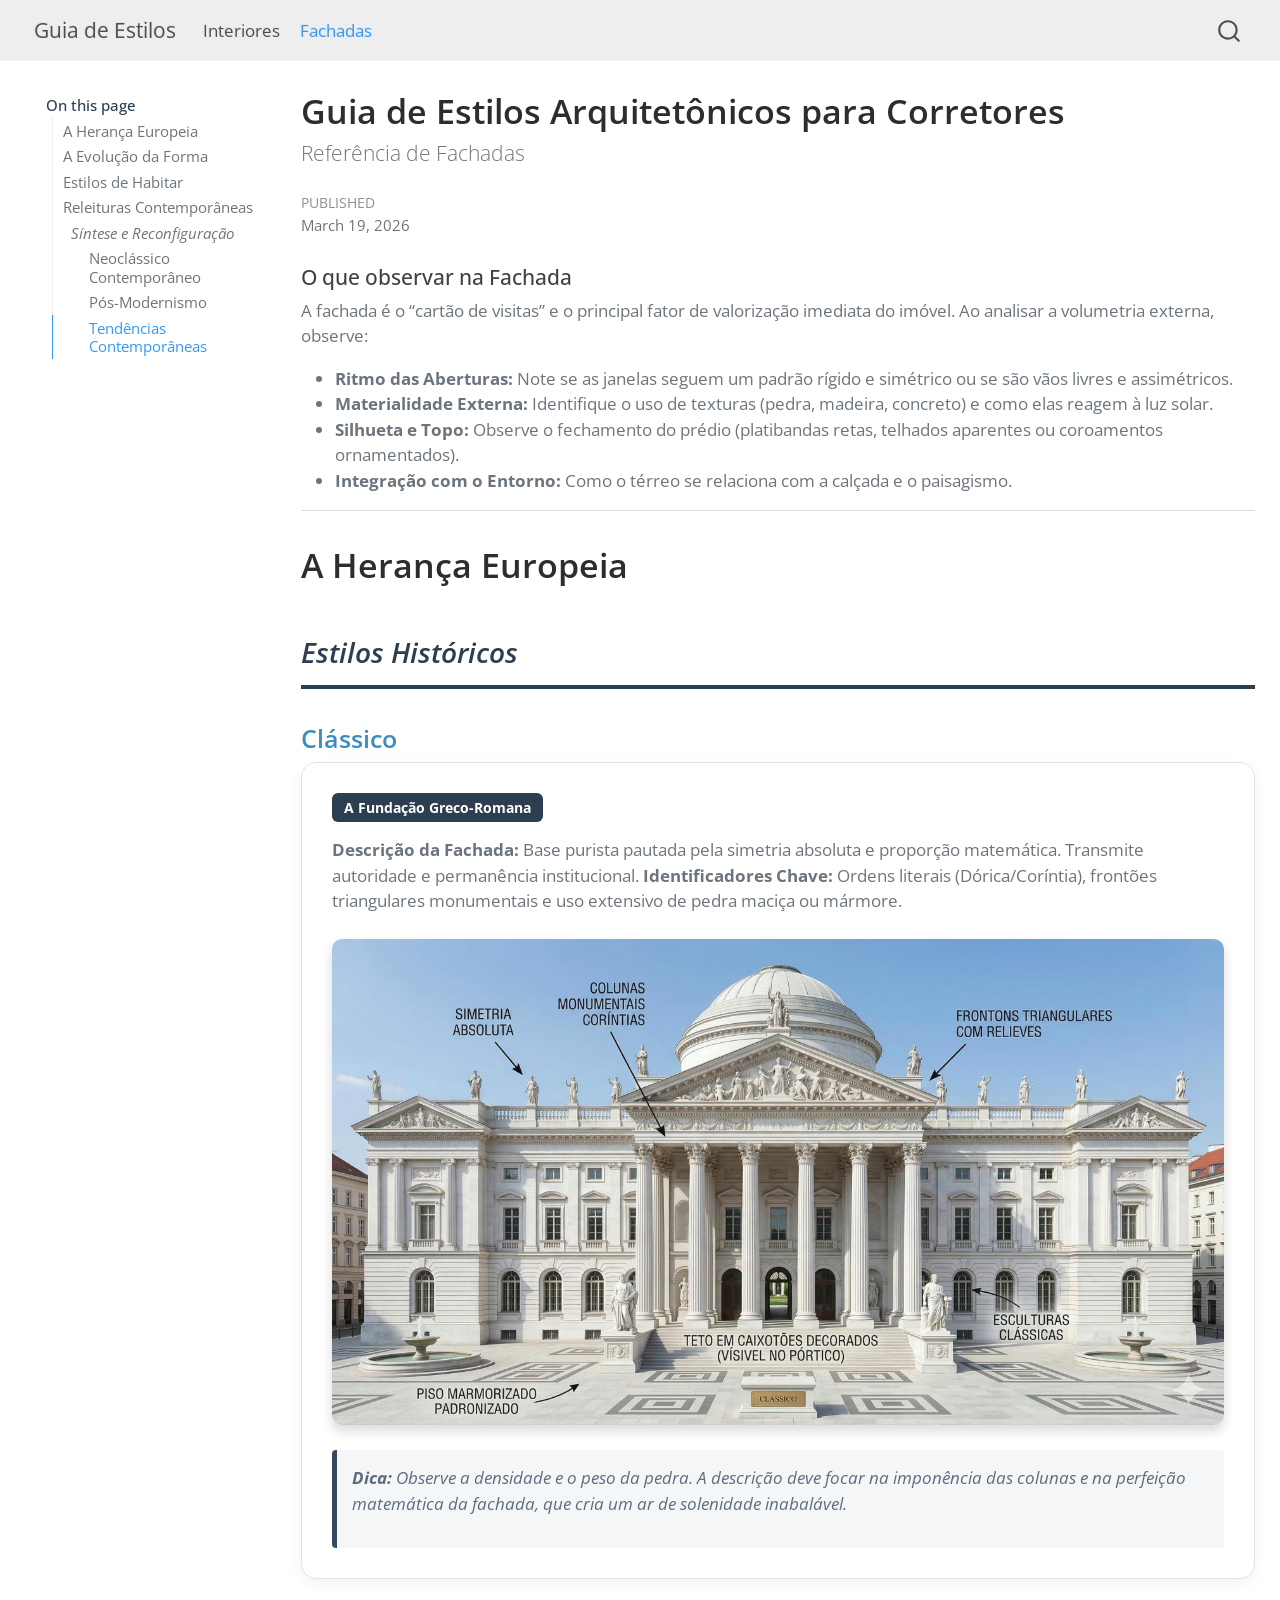
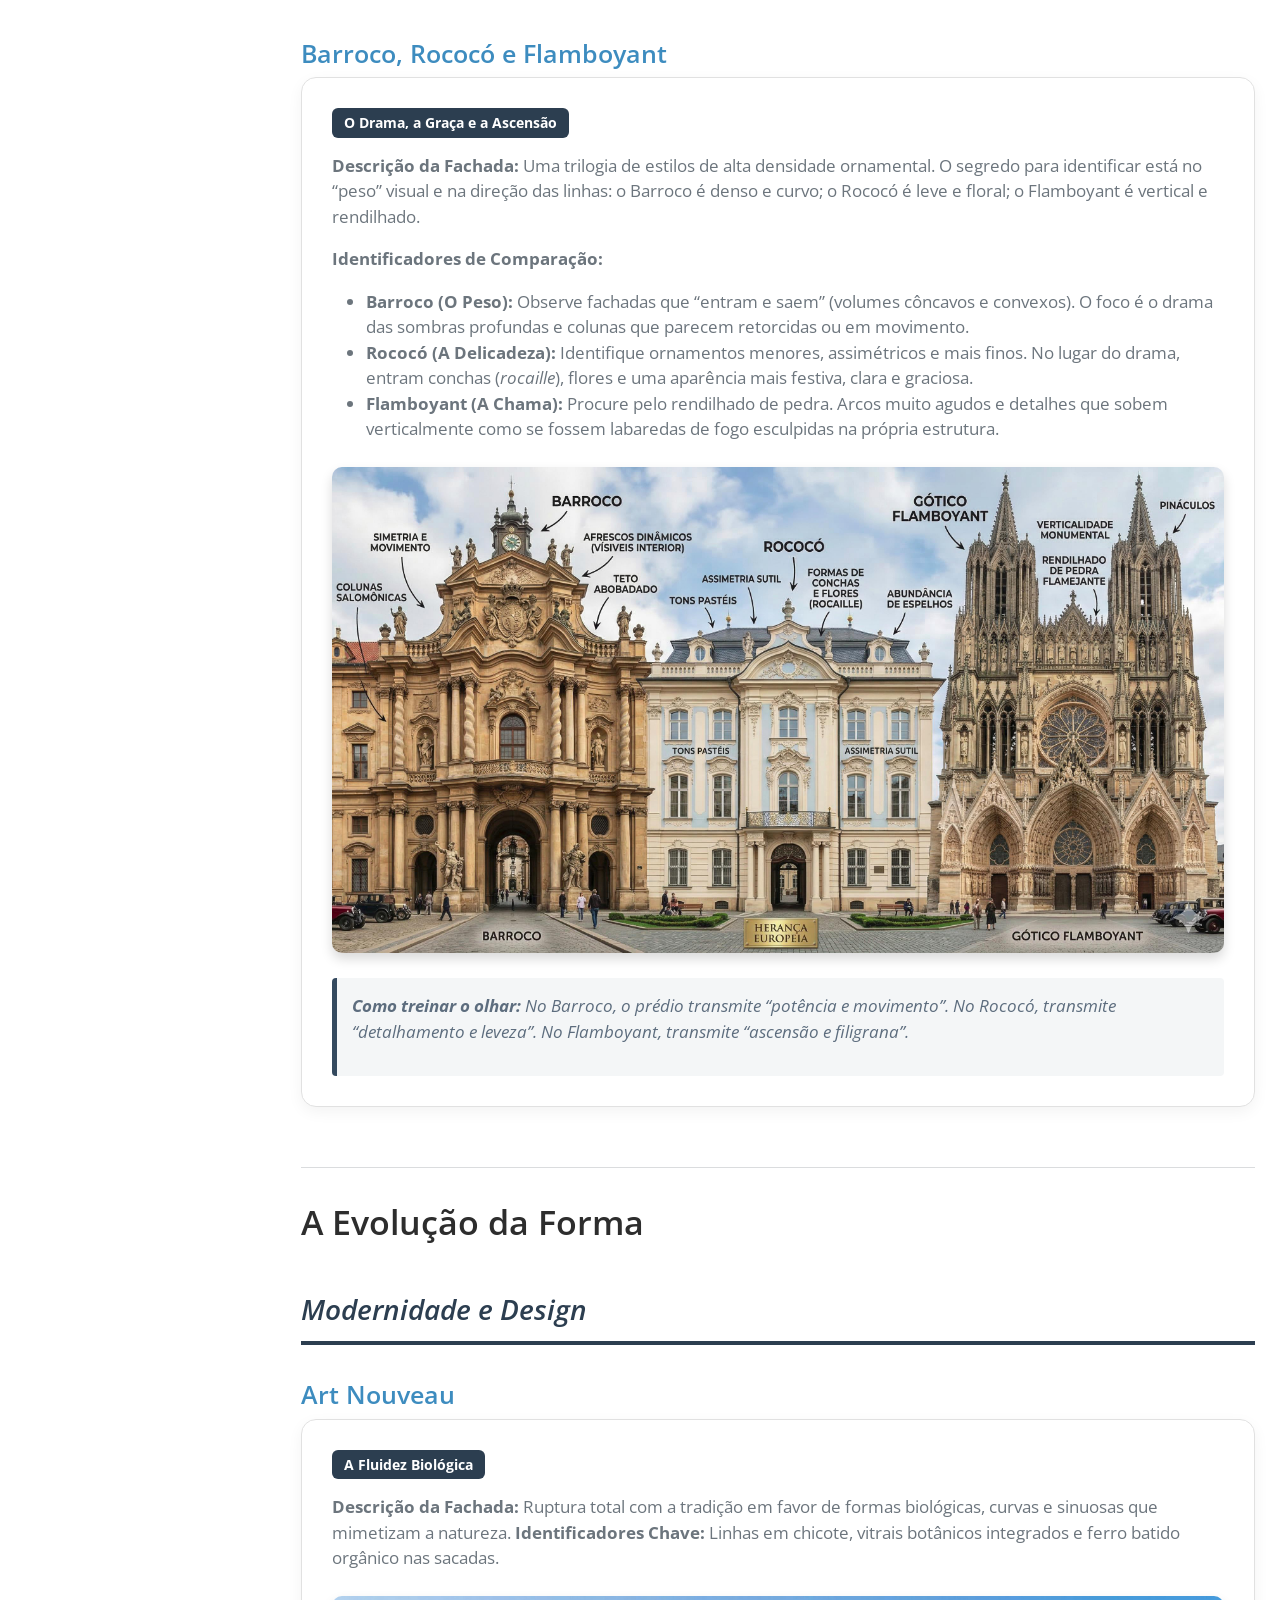
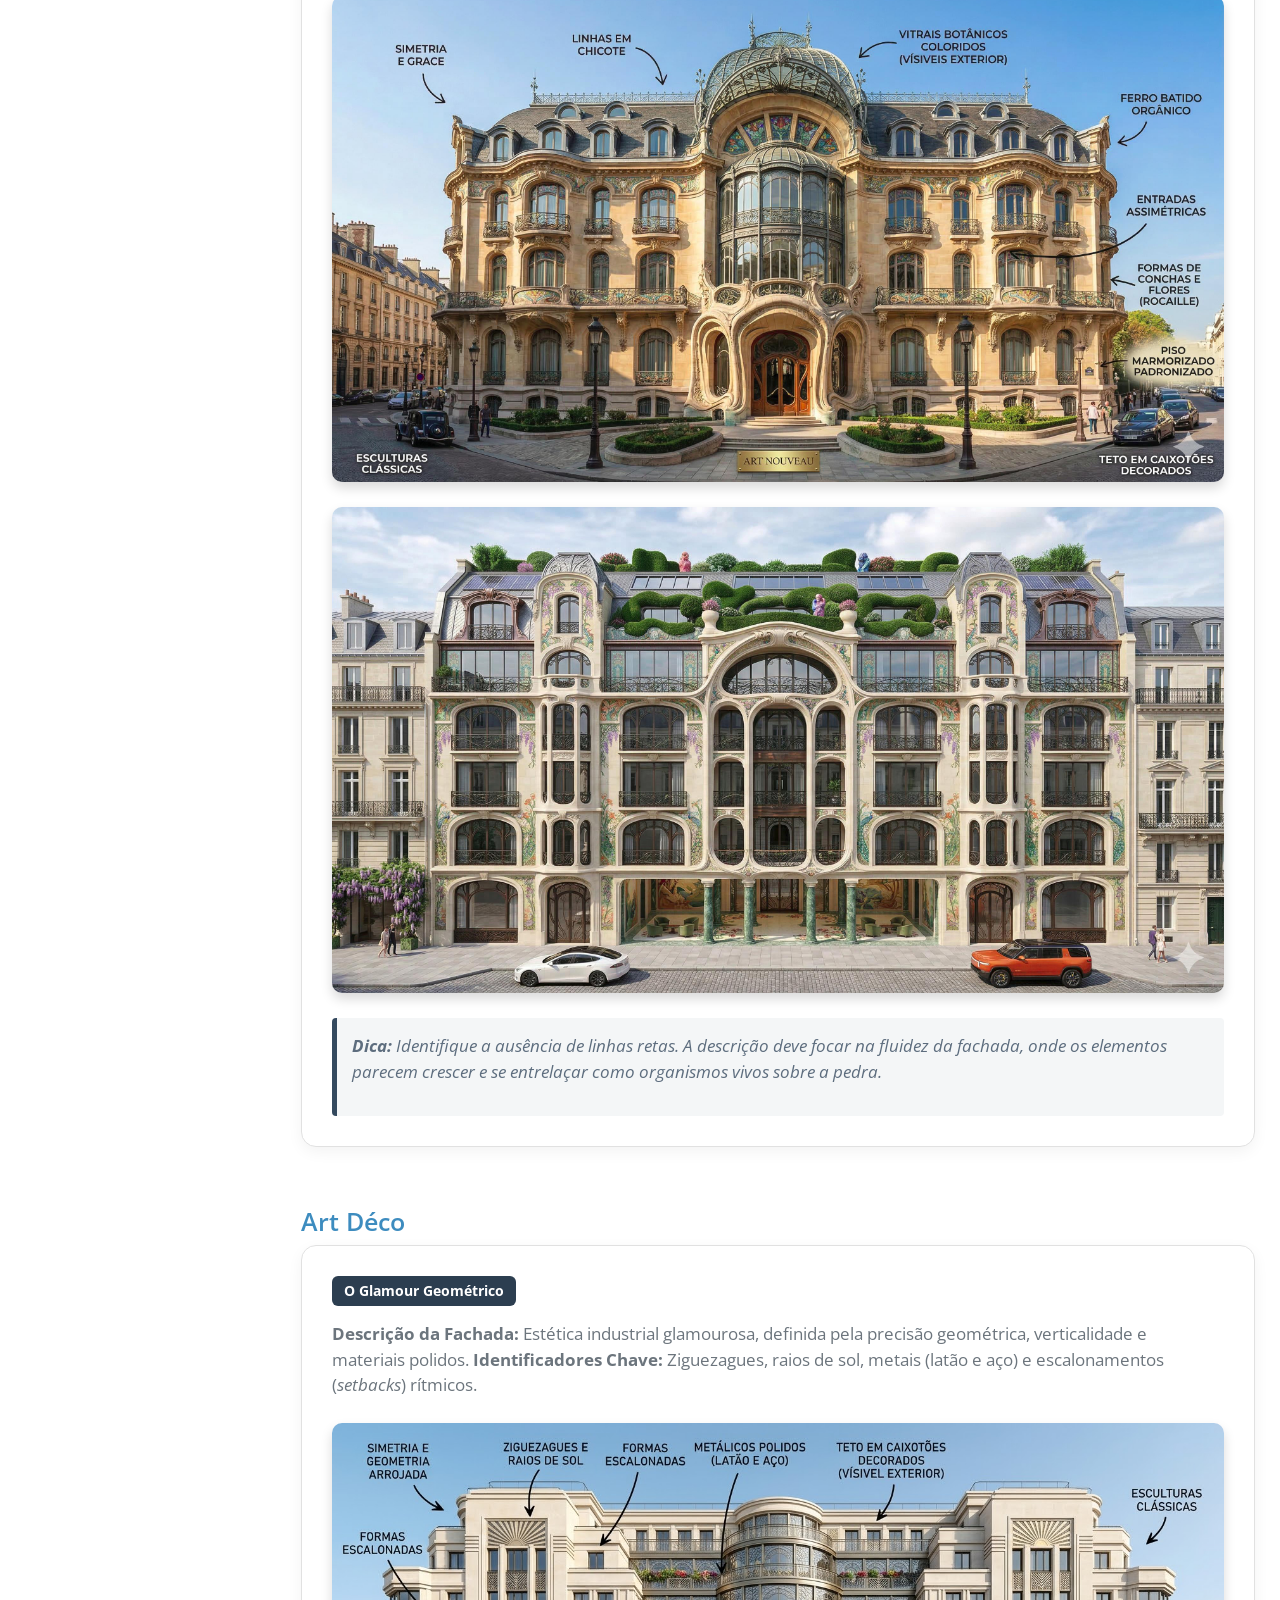
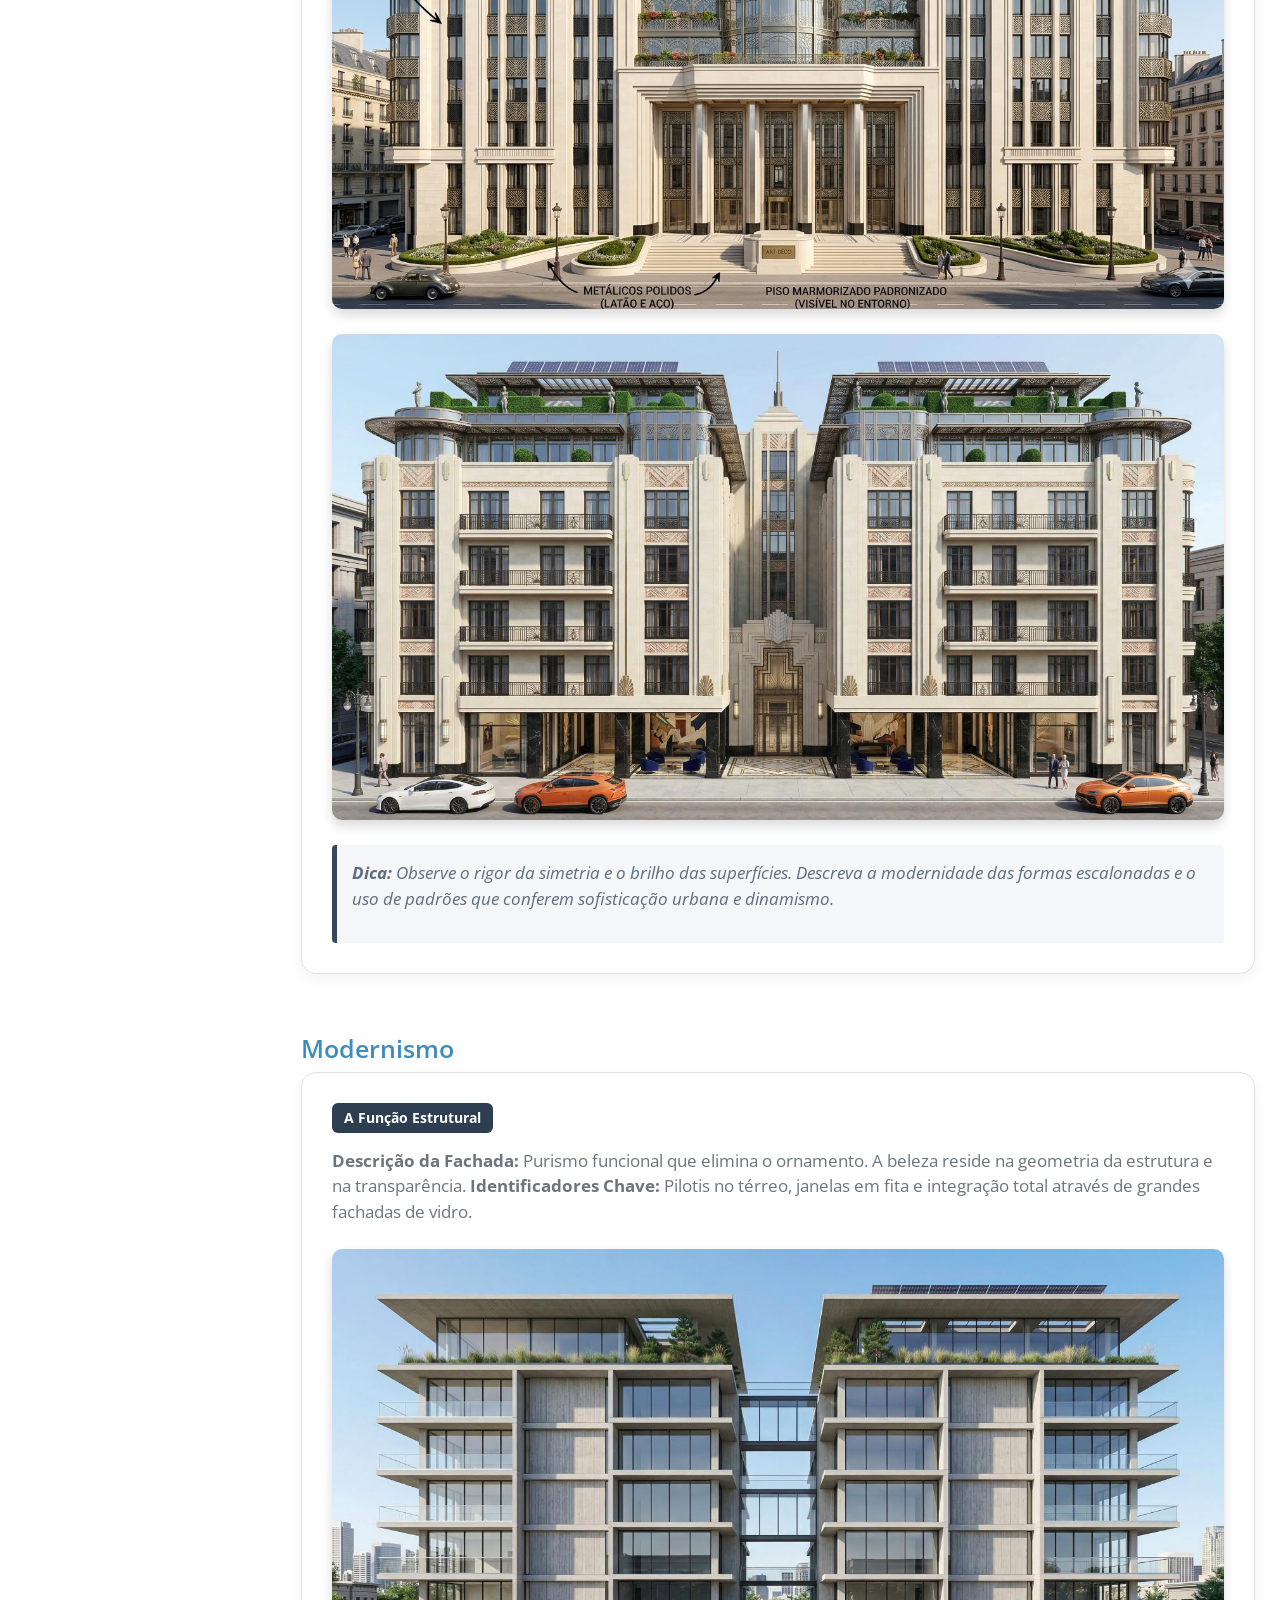
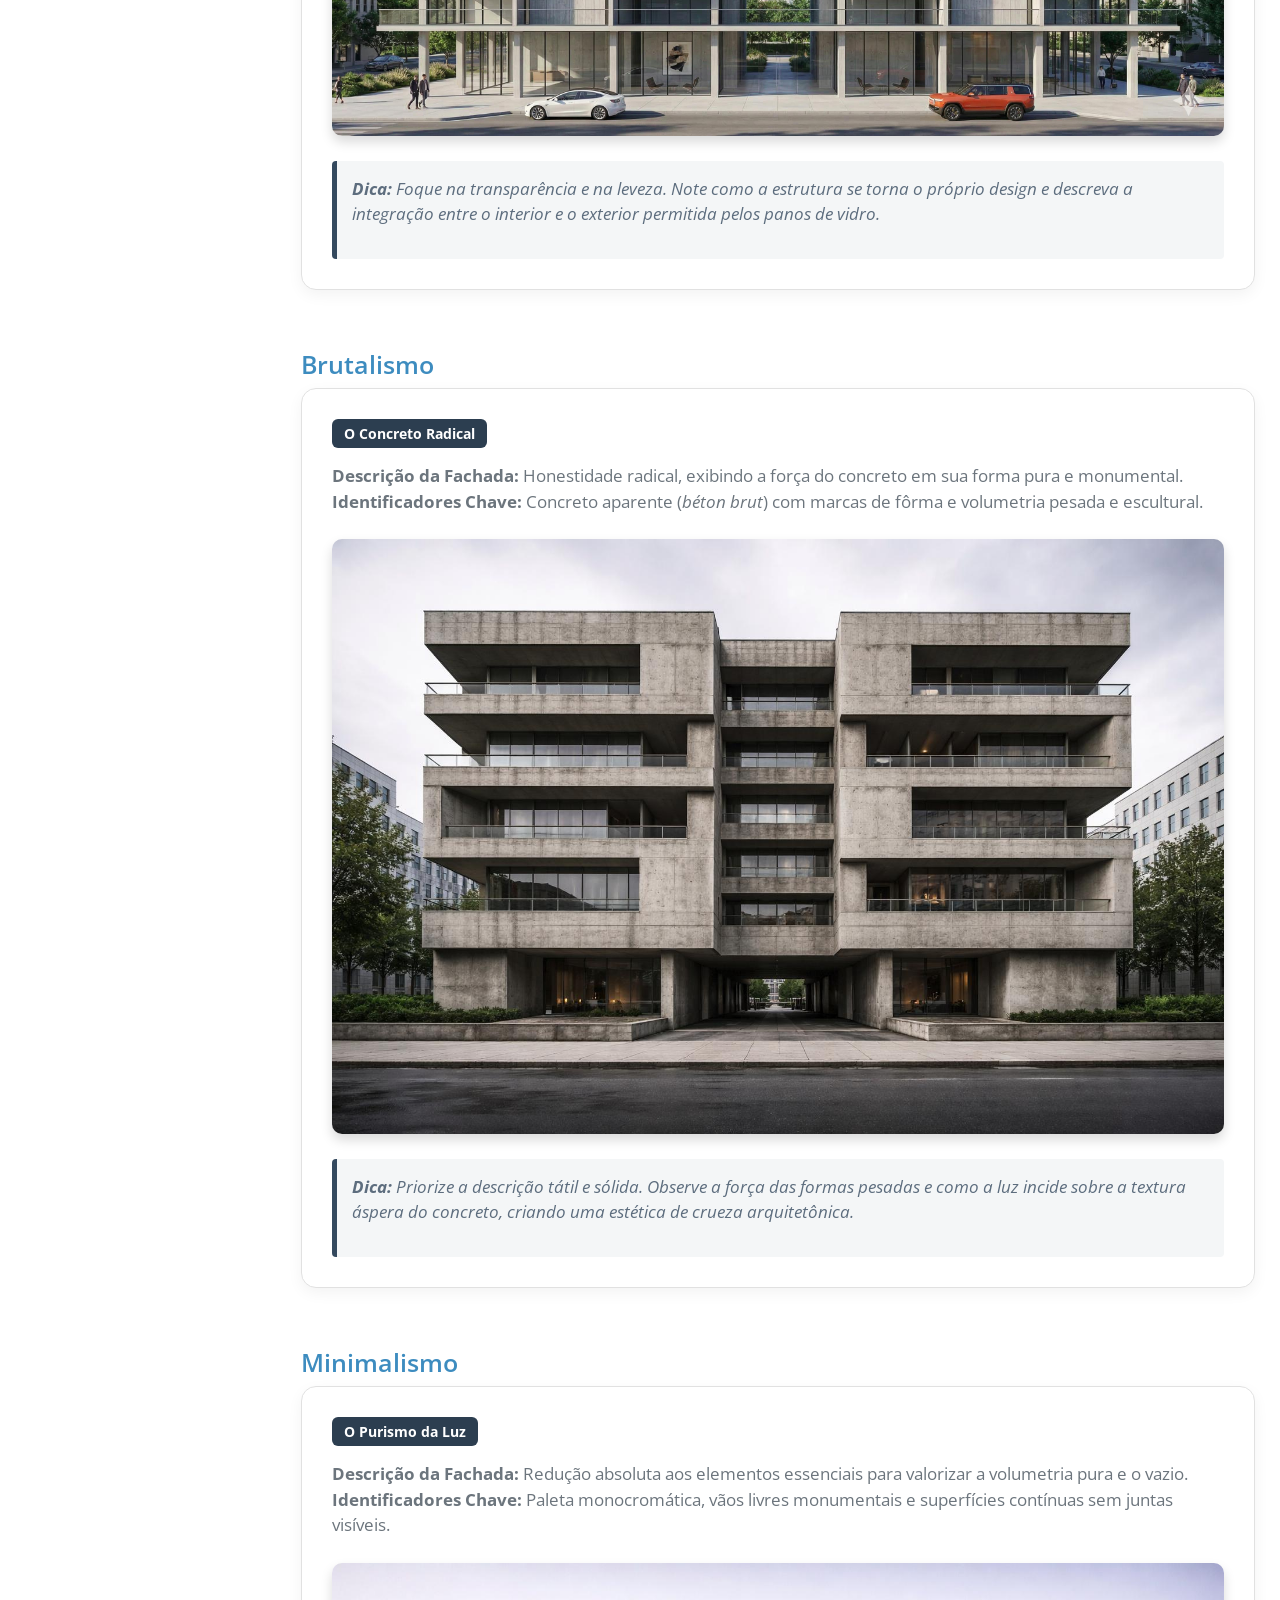
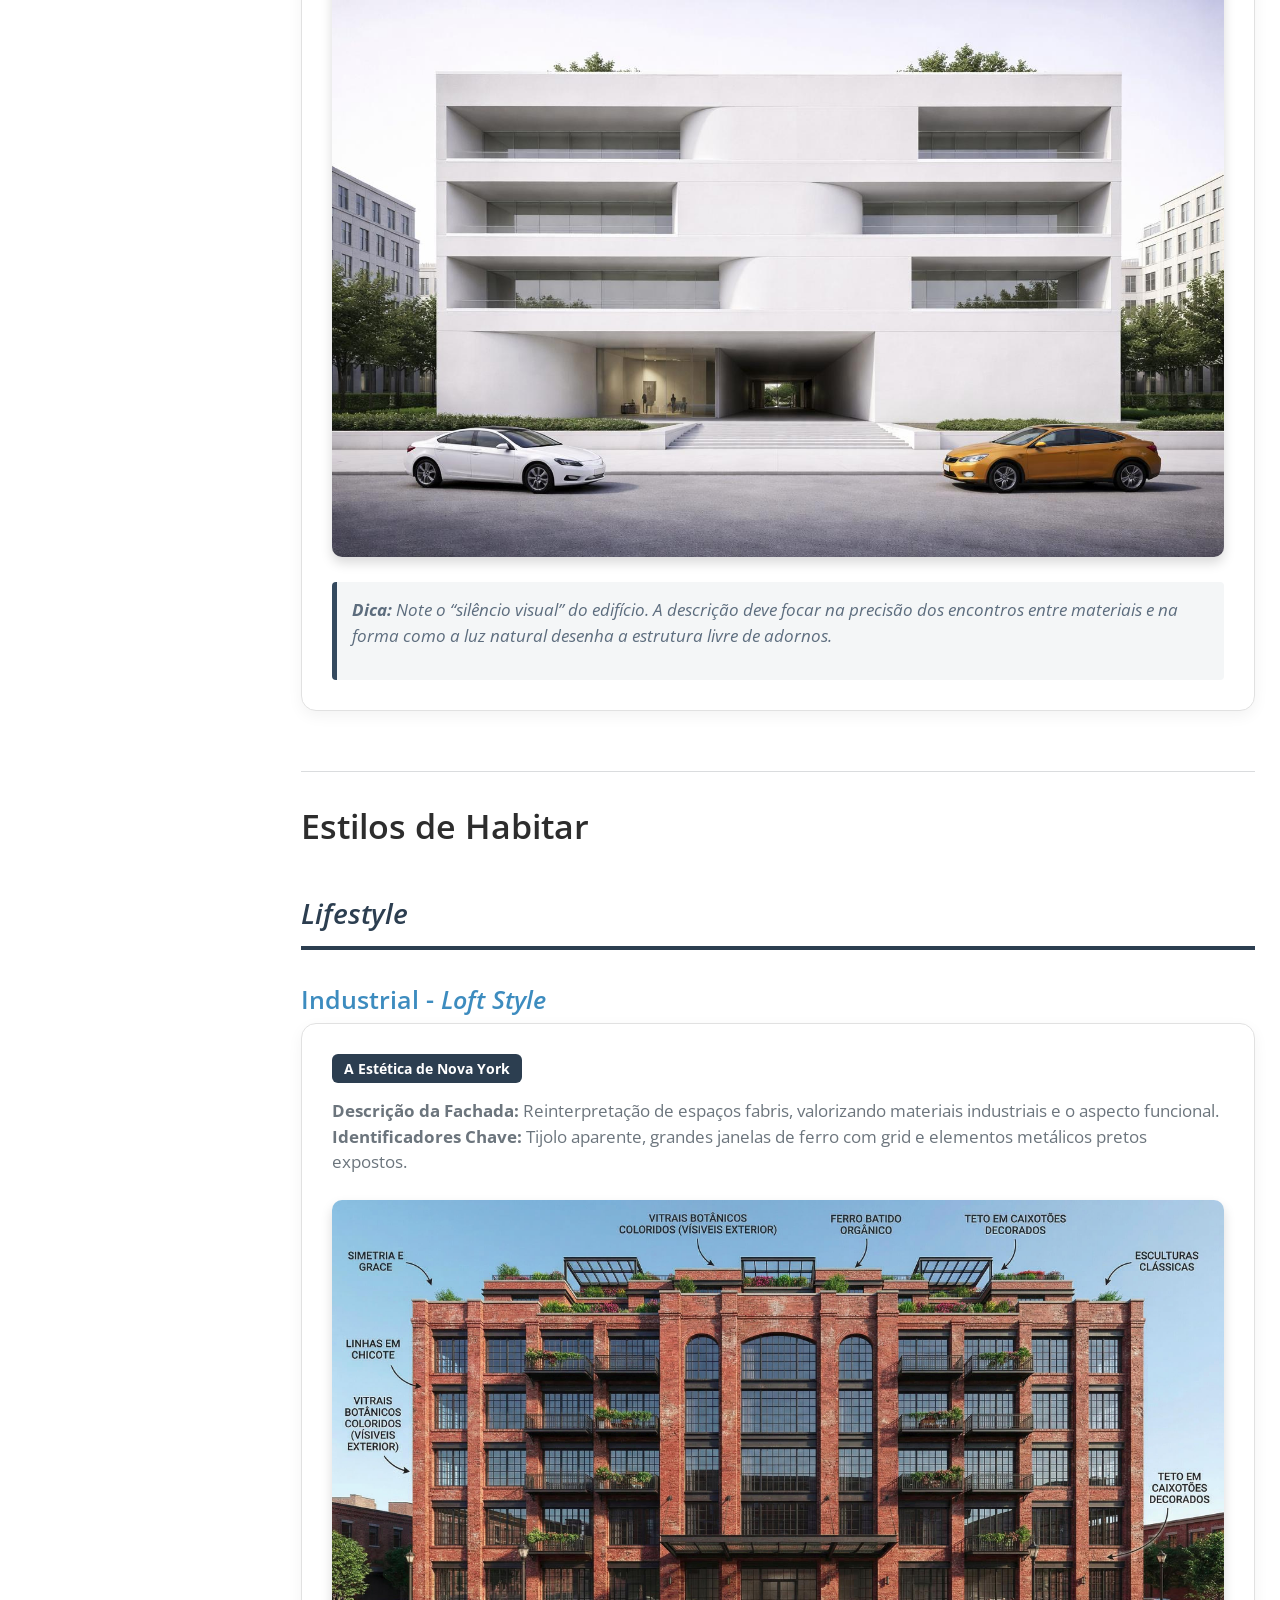
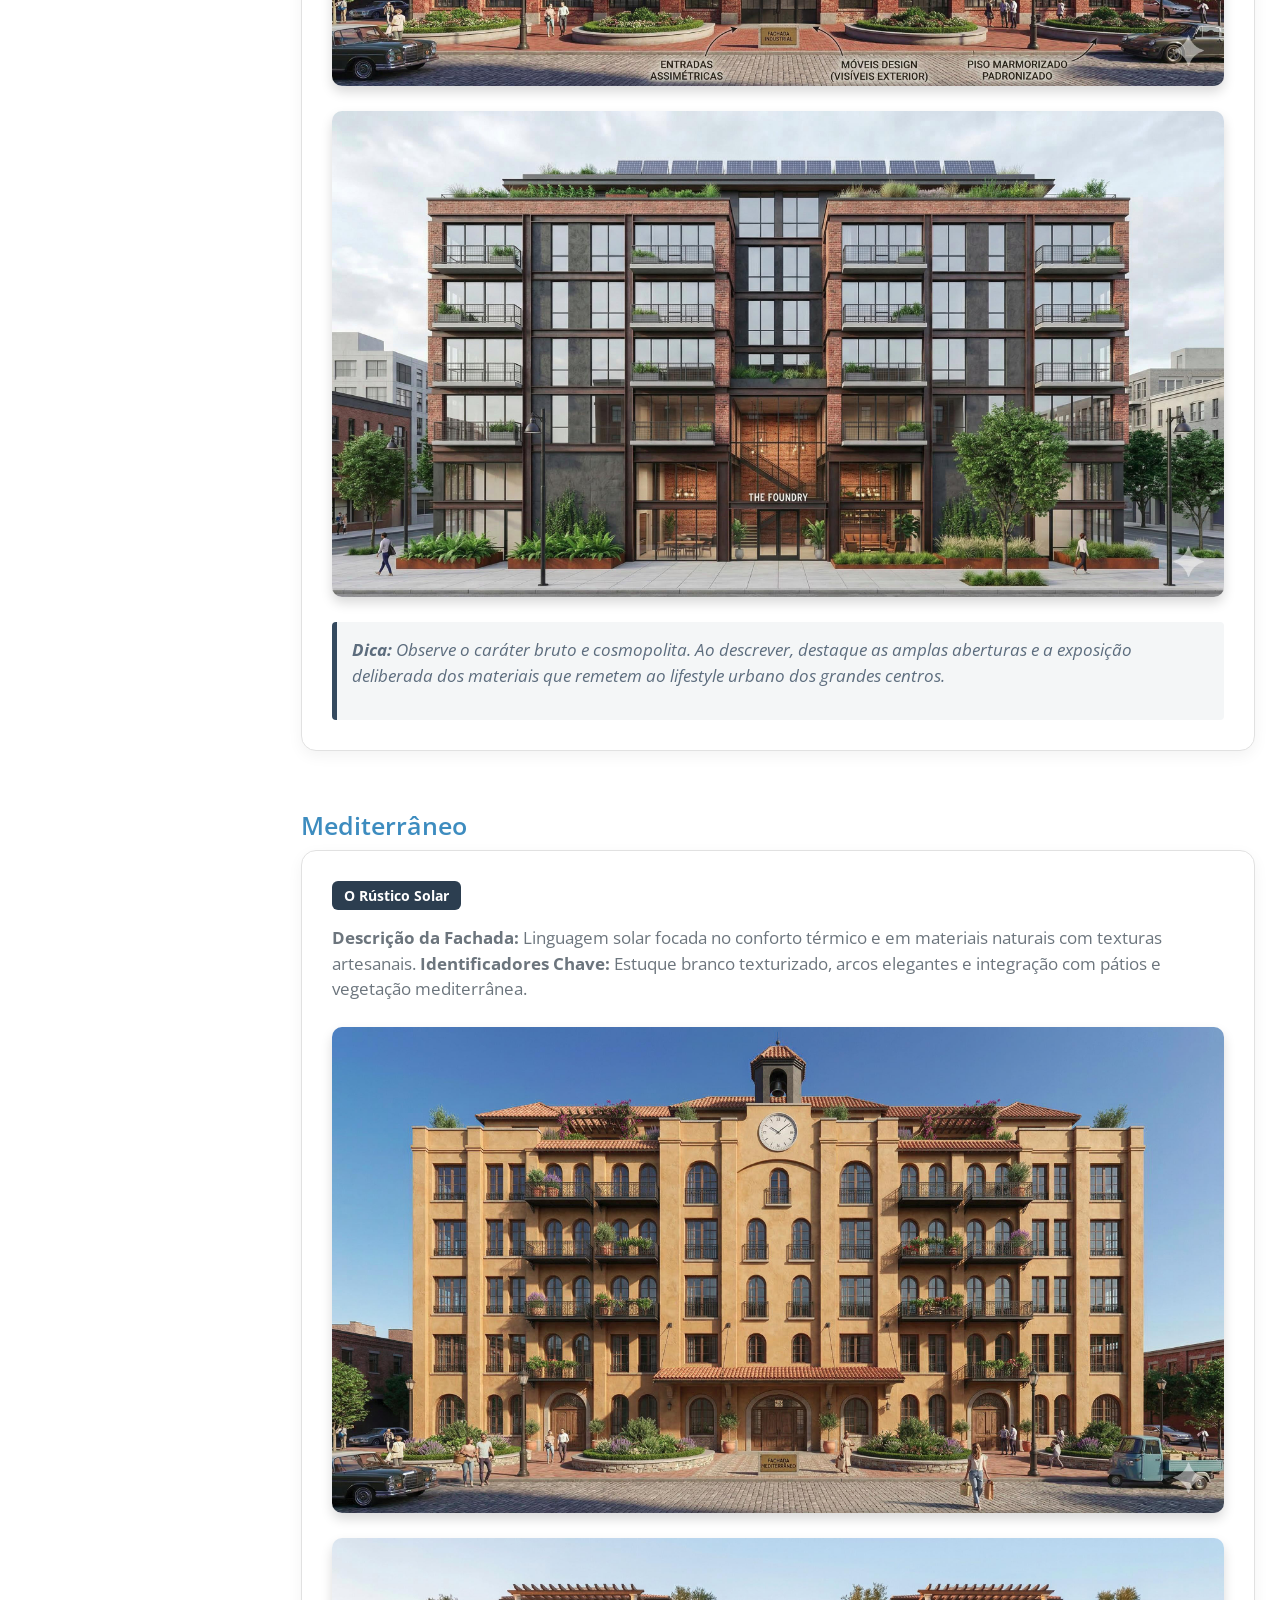
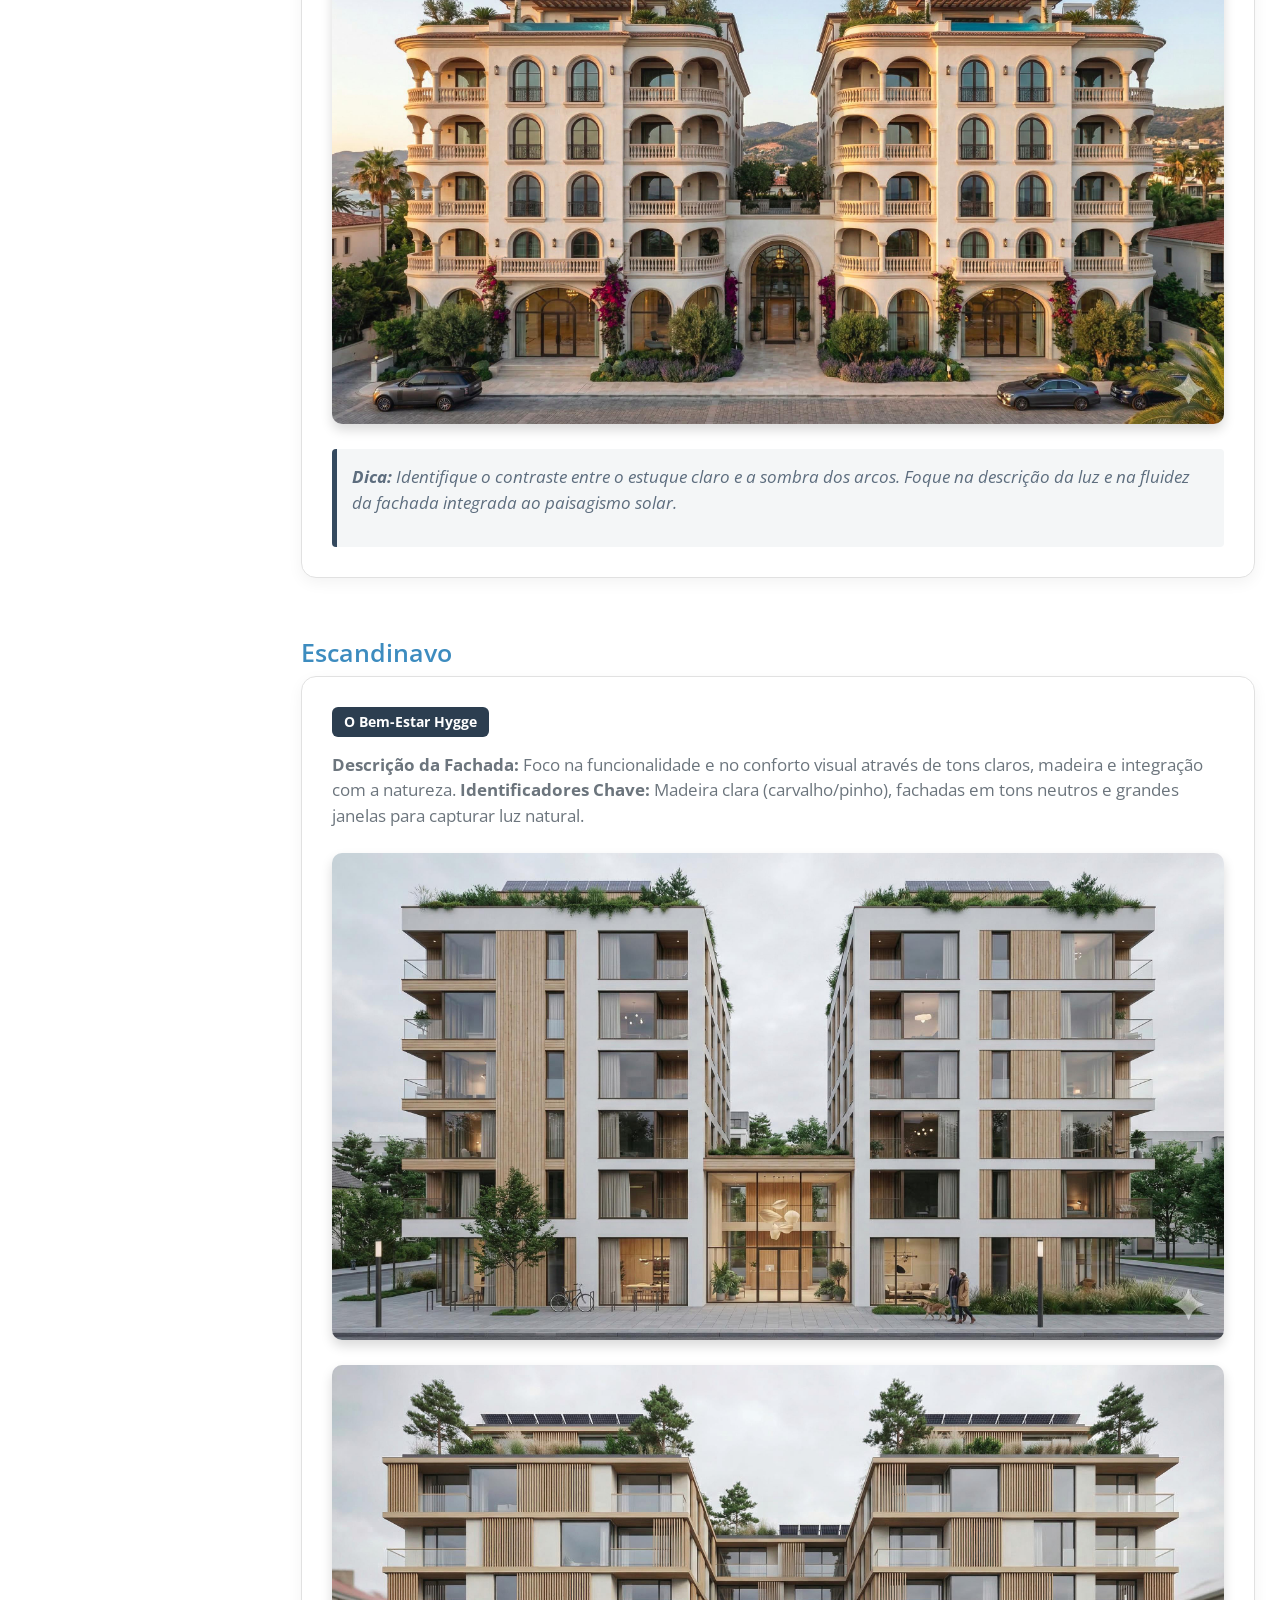
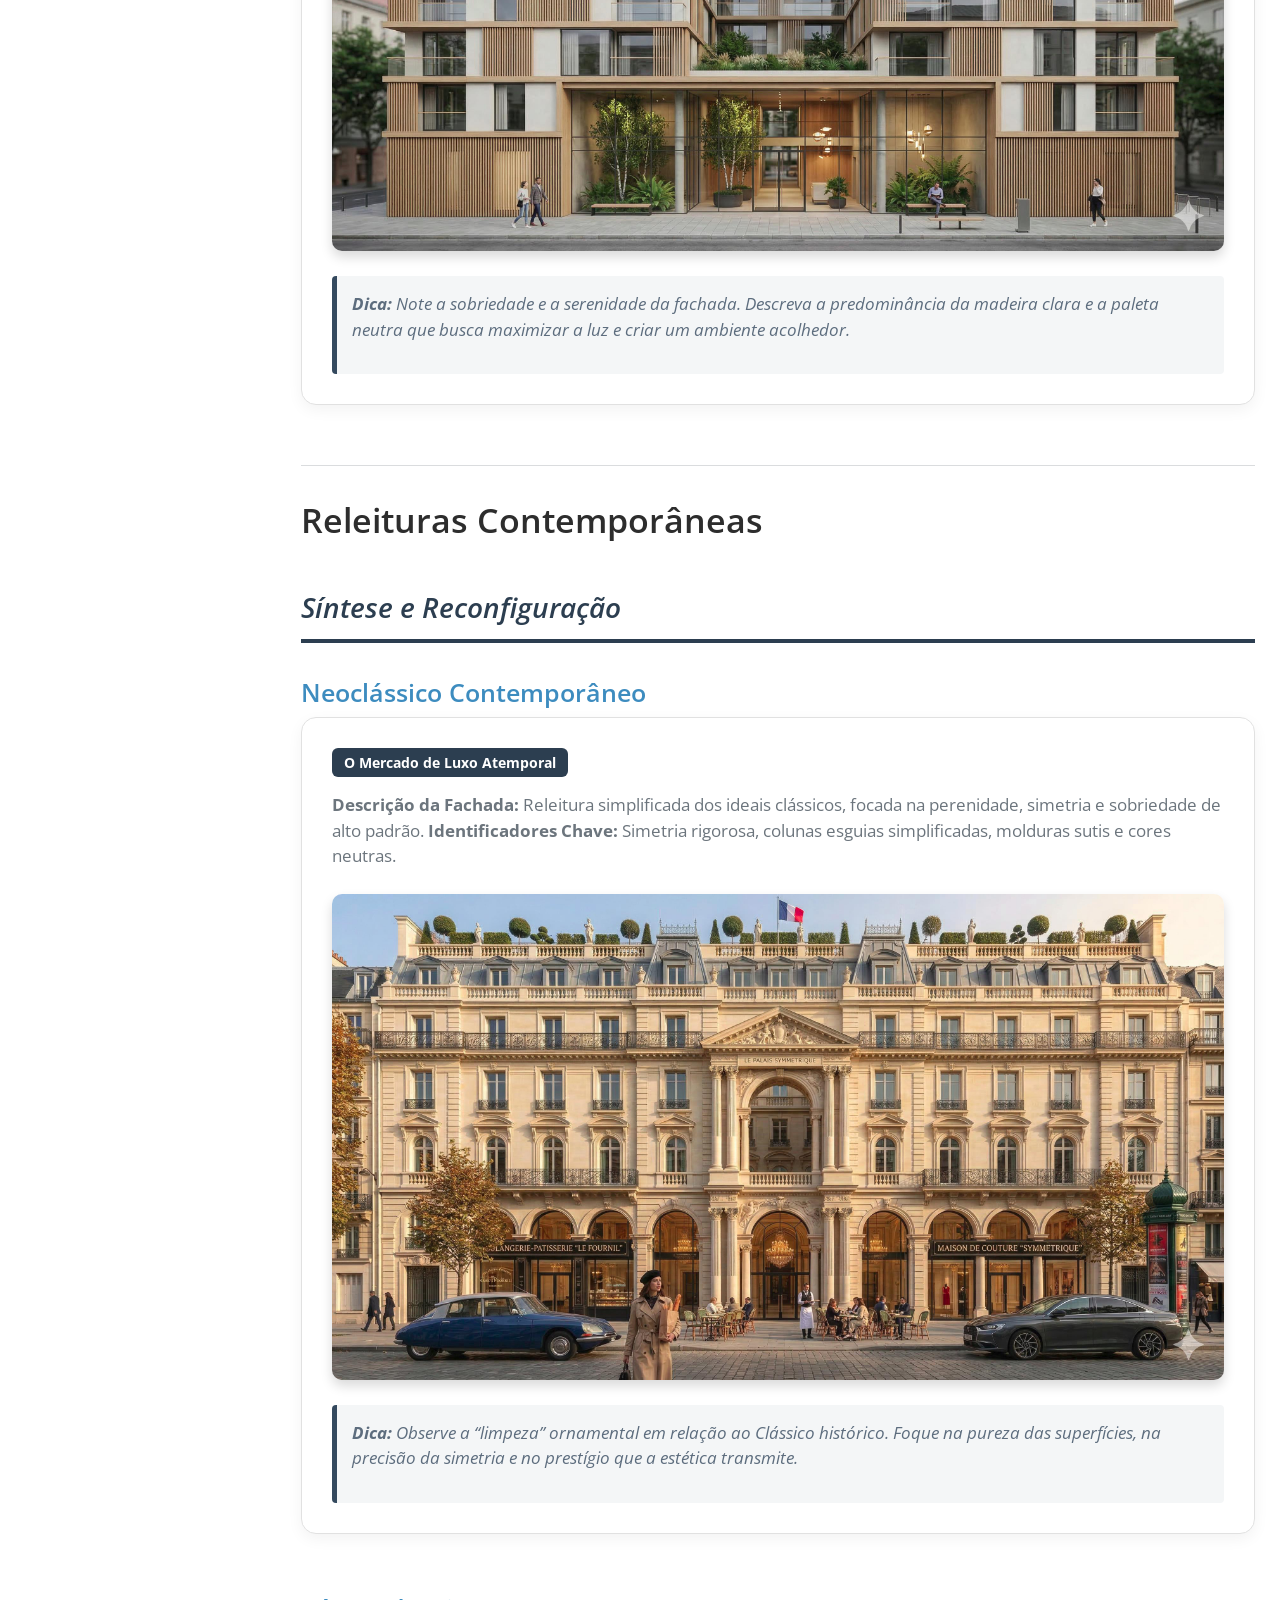
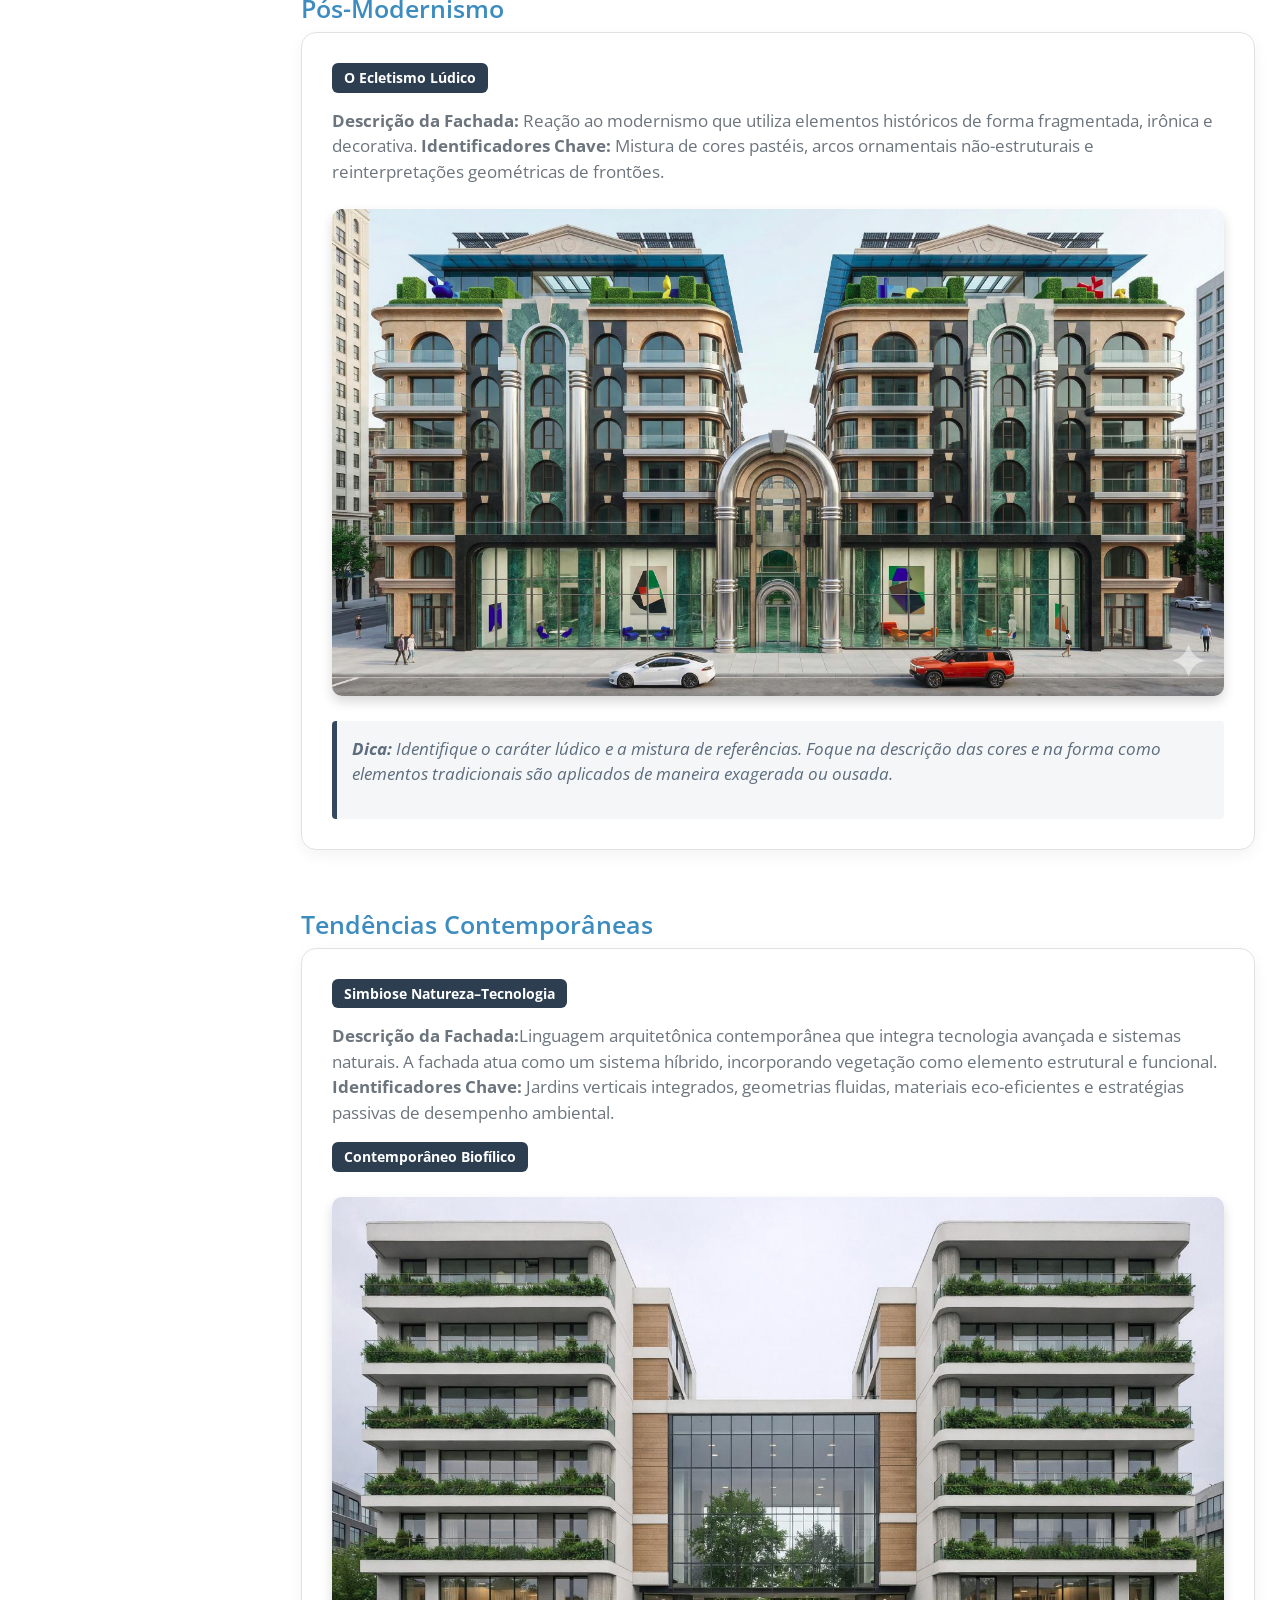
==== fachadas.html @ 8d15aed4 "regular maintenance" ====
<!DOCTYPE html>
<html xmlns="http://www.w3.org/1999/xhtml" lang="en" xml:lang="en"><head>

<meta charset="utf-8">
<meta name="generator" content="quarto-1.8.25">

<meta name="viewport" content="width=device-width, initial-scale=1.0, user-scalable=yes">

<meta name="dcterms.date" content="2026-03-19">

<title>Guia de Estilos Arquitetônicos para Corretores – Guia de Estilos</title>
<style>
code{white-space: pre-wrap;}
span.smallcaps{font-variant: small-caps;}
div.columns{display: flex; gap: min(4vw, 1.5em);}
div.column{flex: auto; overflow-x: auto;}
div.hanging-indent{margin-left: 1.5em; text-indent: -1.5em;}
ul.task-list{list-style: none;}
ul.task-list li input[type="checkbox"] {
  width: 0.8em;
  margin: 0 0.8em 0.2em -1em; /* quarto-specific, see https://github.com/quarto-dev/quarto-cli/issues/4556 */ 
  vertical-align: middle;
}
</style>


<script src="site_libs/quarto-nav/quarto-nav.js"></script>
<script src="site_libs/quarto-nav/headroom.min.js"></script>
<script src="site_libs/clipboard/clipboard.min.js"></script>
<script src="site_libs/quarto-search/autocomplete.umd.js"></script>
<script src="site_libs/quarto-search/fuse.min.js"></script>
<script src="site_libs/quarto-search/quarto-search.js"></script>
<meta name="quarto:offset" content="./">
<script src="site_libs/quarto-html/quarto.js" type="module"></script>
<script src="site_libs/quarto-html/tabsets/tabsets.js" type="module"></script>
<script src="site_libs/quarto-html/axe/axe-check.js" type="module"></script>
<script src="site_libs/quarto-html/popper.min.js"></script>
<script src="site_libs/quarto-html/tippy.umd.min.js"></script>
<script src="site_libs/quarto-html/anchor.min.js"></script>
<link href="site_libs/quarto-html/tippy.css" rel="stylesheet">
<link href="site_libs/quarto-html/quarto-syntax-highlighting-7b89279ff1a6dce999919e0e67d4d9ec.css" rel="stylesheet" id="quarto-text-highlighting-styles">
<script src="site_libs/bootstrap/bootstrap.min.js"></script>
<link href="site_libs/bootstrap/bootstrap-icons.css" rel="stylesheet">
<link href="site_libs/bootstrap/bootstrap-156c5022be28fb4ff5bb7c7b02de766a.min.css" rel="stylesheet" append-hash="true" id="quarto-bootstrap" data-mode="light">
<script src="site_libs/quarto-contrib/glightbox/glightbox.min.js"></script>
<link href="site_libs/quarto-contrib/glightbox/glightbox.min.css" rel="stylesheet">
<link href="site_libs/quarto-contrib/glightbox/lightbox.css" rel="stylesheet">
<script id="quarto-search-options" type="application/json">{
  "location": "navbar",
  "copy-button": false,
  "collapse-after": 3,
  "panel-placement": "end",
  "type": "overlay",
  "limit": 50,
  "keyboard-shortcut": [
    "f",
    "/",
    "s"
  ],
  "show-item-context": false,
  "language": {
    "search-no-results-text": "No results",
    "search-matching-documents-text": "matching documents",
    "search-copy-link-title": "Copy link to search",
    "search-hide-matches-text": "Hide additional matches",
    "search-more-match-text": "more match in this document",
    "search-more-matches-text": "more matches in this document",
    "search-clear-button-title": "Clear",
    "search-text-placeholder": "",
    "search-detached-cancel-button-title": "Cancel",
    "search-submit-button-title": "Submit",
    "search-label": "Search"
  }
}</script>


<link rel="stylesheet" href="custom.css">
</head>

<body class="floating nav-fixed quarto-light">

<div id="quarto-search-results"></div>
  <header id="quarto-header" class="headroom fixed-top">
    <nav class="navbar navbar-expand-lg " data-bs-theme="dark">
      <div class="navbar-container container-fluid">
      <div class="navbar-brand-container mx-auto">
    <a href="./index.html" class="navbar-brand navbar-brand-logo">
    </a>
    <a class="navbar-brand" href="./index.html">
    <span class="navbar-title">Guia de Estilos</span>
    </a>
  </div>
            <div id="quarto-search" class="" title="Search"></div>
          <button class="navbar-toggler" type="button" data-bs-toggle="collapse" data-bs-target="#navbarCollapse" aria-controls="navbarCollapse" role="menu" aria-expanded="false" aria-label="Toggle navigation" onclick="if (window.quartoToggleHeadroom) { window.quartoToggleHeadroom(); }">
  <span class="navbar-toggler-icon"></span>
</button>
          <div class="collapse navbar-collapse" id="navbarCollapse">
            <ul class="navbar-nav navbar-nav-scroll me-auto">
  <li class="nav-item">
    <a class="nav-link" href="./interiores.html"> 
<span class="menu-text">Interiores</span></a>
  </li>  
  <li class="nav-item">
    <a class="nav-link active" href="./fachadas.html" aria-current="page"> 
<span class="menu-text">Fachadas</span></a>
  </li>  
</ul>
          </div> <!-- /navcollapse -->
            <div class="quarto-navbar-tools">
</div>
      </div> <!-- /container-fluid -->
    </nav>
</header>
<!-- content -->
<div id="quarto-content" class="quarto-container page-columns page-rows-contents page-layout-full page-navbar">
<!-- sidebar -->
  <nav id="quarto-sidebar" class="sidebar collapse collapse-horizontal quarto-sidebar-collapse-item sidebar-navigation floating overflow-auto">
    <nav id="TOC" role="doc-toc" class="toc-active">
    <h2 id="toc-title">On this page</h2>
   
  <ul>
  <li><a href="#a-herança-europeia" id="toc-a-herança-europeia" class="nav-link active" data-scroll-target="#a-herança-europeia">A Herança Europeia</a>
  <ul class="collapse">
  <li><a href="#estilos-históricos" id="toc-estilos-históricos" class="nav-link" data-scroll-target="#estilos-históricos"><em>Estilos Históricos</em></a>
  <ul class="collapse">
  <li><a href="#clássico" id="toc-clássico" class="nav-link" data-scroll-target="#clássico">Clássico</a></li>
  <li><a href="#barroco-rococó-e-flamboyant" id="toc-barroco-rococó-e-flamboyant" class="nav-link" data-scroll-target="#barroco-rococó-e-flamboyant">Barroco, Rococó e Flamboyant</a></li>
  </ul></li>
  </ul></li>
  <li><a href="#a-evolução-da-forma" id="toc-a-evolução-da-forma" class="nav-link" data-scroll-target="#a-evolução-da-forma">A Evolução da Forma</a>
  <ul class="collapse">
  <li><a href="#modernidade-e-design" id="toc-modernidade-e-design" class="nav-link" data-scroll-target="#modernidade-e-design"><em>Modernidade e Design</em></a>
  <ul class="collapse">
  <li><a href="#art-nouveau" id="toc-art-nouveau" class="nav-link" data-scroll-target="#art-nouveau">Art Nouveau</a></li>
  <li><a href="#art-déco" id="toc-art-déco" class="nav-link" data-scroll-target="#art-déco">Art Déco</a></li>
  <li><a href="#modernismo" id="toc-modernismo" class="nav-link" data-scroll-target="#modernismo">Modernismo</a></li>
  <li><a href="#brutalismo" id="toc-brutalismo" class="nav-link" data-scroll-target="#brutalismo">Brutalismo</a></li>
  <li><a href="#minimalismo" id="toc-minimalismo" class="nav-link" data-scroll-target="#minimalismo">Minimalismo</a></li>
  </ul></li>
  </ul></li>
  <li><a href="#estilos-de-habitar" id="toc-estilos-de-habitar" class="nav-link" data-scroll-target="#estilos-de-habitar">Estilos de Habitar</a>
  <ul class="collapse">
  <li><a href="#lifestyle" id="toc-lifestyle" class="nav-link" data-scroll-target="#lifestyle"><em>Lifestyle</em></a>
  <ul class="collapse">
  <li><a href="#industrial---loft-style" id="toc-industrial---loft-style" class="nav-link" data-scroll-target="#industrial---loft-style">Industrial - <em>Loft Style</em></a></li>
  <li><a href="#mediterrâneo" id="toc-mediterrâneo" class="nav-link" data-scroll-target="#mediterrâneo">Mediterrâneo</a></li>
  <li><a href="#escandinavo" id="toc-escandinavo" class="nav-link" data-scroll-target="#escandinavo">Escandinavo</a></li>
  </ul></li>
  </ul></li>
  <li><a href="#releituras-contemporâneas" id="toc-releituras-contemporâneas" class="nav-link" data-scroll-target="#releituras-contemporâneas">Releituras Contemporâneas</a>
  <ul class="collapse">
  <li><a href="#síntese-e-reconfiguração" id="toc-síntese-e-reconfiguração" class="nav-link" data-scroll-target="#síntese-e-reconfiguração"><em>Síntese e Reconfiguração</em></a>
  <ul class="collapse">
  <li><a href="#neoclássico-contemporâneo" id="toc-neoclássico-contemporâneo" class="nav-link" data-scroll-target="#neoclássico-contemporâneo">Neoclássico Contemporâneo</a></li>
  <li><a href="#pós-modernismo" id="toc-pós-modernismo" class="nav-link" data-scroll-target="#pós-modernismo">Pós-Modernismo</a></li>
  <li><a href="#tendências-contemporâneas" id="toc-tendências-contemporâneas" class="nav-link" data-scroll-target="#tendências-contemporâneas">Tendências Contemporâneas</a></li>
  </ul></li>
  </ul></li>
  </ul>
</nav>
</nav>
<div id="quarto-sidebar-glass" class="quarto-sidebar-collapse-item" data-bs-toggle="collapse" data-bs-target=".quarto-sidebar-collapse-item"></div>
<!-- margin-sidebar -->
    <div id="quarto-margin-sidebar" class="sidebar margin-sidebar zindex-bottom">
    </div>
<!-- main -->
<main class="content column-page-right" id="quarto-document-content">

<header id="title-block-header" class="quarto-title-block default">
<div class="quarto-title">
<h1 class="title">Guia de Estilos Arquitetônicos para Corretores</h1>
<p class="subtitle lead">Referência de Fachadas</p>
</div>



<div class="quarto-title-meta column-page-right">

    
    <div>
    <div class="quarto-title-meta-heading">Published</div>
    <div class="quarto-title-meta-contents">
      <p class="date">March 19, 2026</p>
    </div>
  </div>
  
    
  </div>
  


</header>


<section id="o-que-observar-na-fachada" class="level4">
<h4 class="anchored" data-anchor-id="o-que-observar-na-fachada">O que observar na Fachada</h4>
<p>A fachada é o “cartão de visitas” e o principal fator de valorização imediata do imóvel. Ao analisar a volumetria externa, observe:</p>
<ul>
<li><strong>Ritmo das Aberturas:</strong> Note se as janelas seguem um padrão rígido e simétrico ou se são vãos livres e assimétricos.</li>
<li><strong>Materialidade Externa:</strong> Identifique o uso de texturas (pedra, madeira, concreto) e como elas reagem à luz solar.</li>
<li><strong>Silhueta e Topo:</strong> Observe o fechamento do prédio (platibandas retas, telhados aparentes ou coroamentos ornamentados).</li>
<li><strong>Integração com o Entorno:</strong> Como o térreo se relaciona com a calçada e o paisagismo.</li>
</ul>
<hr>
</section>
<section id="a-herança-europeia" class="level1">
<h1>A Herança Europeia</h1>
<section id="estilos-históricos" class="level2">
<h2 class="anchored" data-anchor-id="estilos-históricos"><em>Estilos Históricos</em></h2>
<section id="clássico" class="level3">
<h3 class="anchored" data-anchor-id="clássico">Clássico</h3>
<div class="style-section">
<p><span class="category-tag">A Fundação Greco-Romana</span> <strong>Descrição da Fachada:</strong> Base purista pautada pela simetria absoluta e proporção matemática. Transmite autoridade e permanência institucional. <strong>Identificadores Chave:</strong> Ordens literais (Dórica/Coríntia), frontões triangulares monumentais e uso extensivo de pedra maciça ou mármore.</p>
<div class="image-container">
<p><a href="fachadas/classico.jpg" class="lightbox" data-gallery="quarto-lightbox-gallery-1"><img src="fachadas/classico.jpg" class="img-fluid"></a></p>
</div>
<div class="broker-tip">
<p><strong>Dica:</strong> Observe a densidade e o peso da pedra. A descrição deve focar na imponência das colunas e na perfeição matemática da fachada, que cria um ar de solenidade inabalável.</p>
</div>
</div>
</section>
<section id="barroco-rococó-e-flamboyant" class="level3">
<h3 class="anchored" data-anchor-id="barroco-rococó-e-flamboyant">Barroco, Rococó e Flamboyant</h3>
<div class="style-section">
<p><span class="category-tag">O Drama, a Graça e a Ascensão</span> <strong>Descrição da Fachada:</strong> Uma trilogia de estilos de alta densidade ornamental. O segredo para identificar está no “peso” visual e na direção das linhas: o Barroco é denso e curvo; o Rococó é leve e floral; o Flamboyant é vertical e rendilhado.</p>
<p><strong>Identificadores de Comparação:</strong></p>
<ul>
<li><strong>Barroco (O Peso):</strong> Observe fachadas que “entram e saem” (volumes côncavos e convexos). O foco é o drama das sombras profundas e colunas que parecem retorcidas ou em movimento.</li>
<li><strong>Rococó (A Delicadeza):</strong> Identifique ornamentos menores, assimétricos e mais finos. No lugar do drama, entram conchas (<em>rocaille</em>), flores e uma aparência mais festiva, clara e graciosa.</li>
<li><strong>Flamboyant (A Chama):</strong> Procure pelo rendilhado de pedra. Arcos muito agudos e detalhes que sobem verticalmente como se fossem labaredas de fogo esculpidas na própria estrutura.</li>
</ul>
<div class="image-container">
<p><a href="fachadas/barroco_rococo_flamboyant.jpg" class="lightbox" data-gallery="quarto-lightbox-gallery-2"><img src="fachadas/barroco_rococo_flamboyant.jpg" class="img-fluid"></a></p>
</div>
<div class="broker-tip">
<p><strong>Como treinar o olhar:</strong> No Barroco, o prédio transmite “potência e movimento”. No Rococó, transmite “detalhamento e leveza”. No Flamboyant, transmite “ascensão e filigrana”.</p>
</div>
</div>
<hr>
</section>
</section>
</section>
<section id="a-evolução-da-forma" class="level1">
<h1>A Evolução da Forma</h1>
<section id="modernidade-e-design" class="level2">
<h2 class="anchored" data-anchor-id="modernidade-e-design"><em>Modernidade e Design</em></h2>
<section id="art-nouveau" class="level3">
<h3 class="anchored" data-anchor-id="art-nouveau">Art Nouveau</h3>
<div class="style-section">
<p><span class="category-tag">A Fluidez Biológica</span> <strong>Descrição da Fachada:</strong> Ruptura total com a tradição em favor de formas biológicas, curvas e sinuosas que mimetizam a natureza. <strong>Identificadores Chave:</strong> Linhas em chicote, vitrais botânicos integrados e ferro batido orgânico nas sacadas.</p>
<div class="image-container">
<p><a href="fachadas/art_nouveau1.jpg" class="lightbox" data-gallery="quarto-lightbox-gallery-3"><img src="fachadas/art_nouveau1.jpg" class="img-fluid"></a></p>
</div>
<div class="image-container">
<p><a href="fachadas/art_nouveau2.jpg" class="lightbox" data-gallery="quarto-lightbox-gallery-4"><img src="fachadas/art_nouveau2.jpg" class="img-fluid"></a></p>
</div>
<div class="broker-tip">
<p><strong>Dica:</strong> Identifique a ausência de linhas retas. A descrição deve focar na fluidez da fachada, onde os elementos parecem crescer e se entrelaçar como organismos vivos sobre a pedra.</p>
</div>
</div>
</section>
<section id="art-déco" class="level3">
<h3 class="anchored" data-anchor-id="art-déco">Art Déco</h3>
<div class="style-section">
<p><span class="category-tag">O Glamour Geométrico</span> <strong>Descrição da Fachada:</strong> Estética industrial glamourosa, definida pela precisão geométrica, verticalidade e materiais polidos. <strong>Identificadores Chave:</strong> Ziguezagues, raios de sol, metais (latão e aço) e escalonamentos (<em>setbacks</em>) rítmicos.</p>
<div class="image-container">
<p><a href="fachadas/art_deco1.jpg" class="lightbox" data-gallery="quarto-lightbox-gallery-5"><img src="fachadas/art_deco1.jpg" class="img-fluid"></a></p>
</div>
<div class="image-container">
<p><a href="fachadas/art_deco2.jpg" class="lightbox" data-gallery="quarto-lightbox-gallery-6"><img src="fachadas/art_deco2.jpg" class="img-fluid"></a></p>
</div>
<div class="broker-tip">
<p><strong>Dica:</strong> Observe o rigor da simetria e o brilho das superfícies. Descreva a modernidade das formas escalonadas e o uso de padrões que conferem sofisticação urbana e dinamismo.</p>
</div>
</div>
</section>
<section id="modernismo" class="level3">
<h3 class="anchored" data-anchor-id="modernismo">Modernismo</h3>
<div class="style-section">
<p><span class="category-tag">A Função Estrutural</span> <strong>Descrição da Fachada:</strong> Purismo funcional que elimina o ornamento. A beleza reside na geometria da estrutura e na transparência. <strong>Identificadores Chave:</strong> Pilotis no térreo, janelas em fita e integração total através de grandes fachadas de vidro.</p>
<div class="image-container">
<p><a href="fachadas/modernismo.jpg" class="lightbox" data-gallery="quarto-lightbox-gallery-7"><img src="fachadas/modernismo.jpg" class="img-fluid"></a></p>
</div>
<div class="broker-tip">
<p><strong>Dica:</strong> Foque na transparência e na leveza. Note como a estrutura se torna o próprio design e descreva a integração entre o interior e o exterior permitida pelos panos de vidro.</p>
</div>
</div>
</section>
<section id="brutalismo" class="level3">
<h3 class="anchored" data-anchor-id="brutalismo">Brutalismo</h3>
<div class="style-section">
<p><span class="category-tag">O Concreto Radical</span> <strong>Descrição da Fachada:</strong> Honestidade radical, exibindo a força do concreto em sua forma pura e monumental. <strong>Identificadores Chave:</strong> Concreto aparente (<em>béton brut</em>) com marcas de fôrma e volumetria pesada e escultural.</p>
<div class="image-container">
<p><a href="fachadas/brutalismo.jpg" class="lightbox" data-gallery="quarto-lightbox-gallery-8"><img src="fachadas/brutalismo.jpg" class="img-fluid"></a></p>
</div>
<div class="broker-tip">
<p><strong>Dica:</strong> Priorize a descrição tátil e sólida. Observe a força das formas pesadas e como a luz incide sobre a textura áspera do concreto, criando uma estética de crueza arquitetônica.</p>
</div>
</div>
</section>
<section id="minimalismo" class="level3">
<h3 class="anchored" data-anchor-id="minimalismo">Minimalismo</h3>
<div class="style-section">
<p><span class="category-tag">O Purismo da Luz</span> <strong>Descrição da Fachada:</strong> Redução absoluta aos elementos essenciais para valorizar a volumetria pura e o vazio. <strong>Identificadores Chave:</strong> Paleta monocromática, vãos livres monumentais e superfícies contínuas sem juntas visíveis.</p>
<div class="image-container">
<p><a href="fachadas/minimalismo.jpg" class="lightbox" data-gallery="quarto-lightbox-gallery-9"><img src="fachadas/minimalismo.jpg" class="img-fluid"></a></p>
</div>
<div class="broker-tip">
<p><strong>Dica:</strong> Note o “silêncio visual” do edifício. A descrição deve focar na precisão dos encontros entre materiais e na forma como a luz natural desenha a estrutura livre de adornos.</p>
</div>
</div>
<hr>
</section>
</section>
</section>
<section id="estilos-de-habitar" class="level1">
<h1>Estilos de Habitar</h1>
<section id="lifestyle" class="level2">
<h2 class="anchored" data-anchor-id="lifestyle"><em>Lifestyle</em></h2>
<section id="industrial---loft-style" class="level3">
<h3 class="anchored" data-anchor-id="industrial---loft-style">Industrial - <em>Loft Style</em></h3>
<div class="style-section">
<p><span class="category-tag">A Estética de Nova York</span> <strong>Descrição da Fachada:</strong> Reinterpretação de espaços fabris, valorizando materiais industriais e o aspecto funcional. <strong>Identificadores Chave:</strong> Tijolo aparente, grandes janelas de ferro com grid e elementos metálicos pretos expostos.</p>
<div class="image-container">
<p><a href="fachadas/industrial1.jpg" class="lightbox" data-gallery="quarto-lightbox-gallery-10"><img src="fachadas/industrial1.jpg" class="img-fluid"></a></p>
</div>
<div class="image-container">
<p><a href="fachadas/industrial2.jpg" class="lightbox" data-gallery="quarto-lightbox-gallery-11"><img src="fachadas/industrial2.jpg" class="img-fluid"></a></p>
</div>
<div class="broker-tip">
<p><strong>Dica:</strong> Observe o caráter bruto e cosmopolita. Ao descrever, destaque as amplas aberturas e a exposição deliberada dos materiais que remetem ao lifestyle urbano dos grandes centros.</p>
</div>
</div>
</section>
<section id="mediterrâneo" class="level3">
<h3 class="anchored" data-anchor-id="mediterrâneo">Mediterrâneo</h3>
<div class="style-section">
<p><span class="category-tag">O Rústico Solar</span> <strong>Descrição da Fachada:</strong> Linguagem solar focada no conforto térmico e em materiais naturais com texturas artesanais. <strong>Identificadores Chave:</strong> Estuque branco texturizado, arcos elegantes e integração com pátios e vegetação mediterrânea.</p>
<div class="image-container">
<p><a href="fachadas/mediterrâneo1.jpg" class="lightbox" data-gallery="quarto-lightbox-gallery-12"><img src="fachadas/mediterrâneo1.jpg" class="img-fluid"></a></p>
</div>
<div class="image-container">
<p><a href="fachadas/mediterrâneo2.jpg" class="lightbox" data-gallery="quarto-lightbox-gallery-13"><img src="fachadas/mediterrâneo2.jpg" class="img-fluid"></a></p>
</div>
<div class="broker-tip">
<p><strong>Dica:</strong> Identifique o contraste entre o estuque claro e a sombra dos arcos. Foque na descrição da luz e na fluidez da fachada integrada ao paisagismo solar.</p>
</div>
</div>
</section>
<section id="escandinavo" class="level3">
<h3 class="anchored" data-anchor-id="escandinavo">Escandinavo</h3>
<div class="style-section">
<p><span class="category-tag">O Bem-Estar Hygge</span> <strong>Descrição da Fachada:</strong> Foco na funcionalidade e no conforto visual através de tons claros, madeira e integração com a natureza. <strong>Identificadores Chave:</strong> Madeira clara (carvalho/pinho), fachadas em tons neutros e grandes janelas para capturar luz natural.</p>
<div class="image-container">
<p><a href="fachadas/escandinavo1.jpg" class="lightbox" data-gallery="quarto-lightbox-gallery-14"><img src="fachadas/escandinavo1.jpg" class="img-fluid"></a></p>
</div>
<div class="image-container">
<p><a href="fachadas/escandinavo2.jpg" class="lightbox" data-gallery="quarto-lightbox-gallery-15"><img src="fachadas/escandinavo2.jpg" class="img-fluid"></a></p>
</div>
<div class="broker-tip">
<p><strong>Dica:</strong> Note a sobriedade e a serenidade da fachada. Descreva a predominância da madeira clara e a paleta neutra que busca maximizar a luz e criar um ambiente acolhedor.</p>
</div>
</div>
<hr>
</section>
</section>
</section>
<section id="releituras-contemporâneas" class="level1">
<h1>Releituras Contemporâneas</h1>
<section id="síntese-e-reconfiguração" class="level2">
<h2 class="anchored" data-anchor-id="síntese-e-reconfiguração"><em>Síntese e Reconfiguração</em></h2>
<section id="neoclássico-contemporâneo" class="level3">
<h3 class="anchored" data-anchor-id="neoclássico-contemporâneo">Neoclássico Contemporâneo</h3>
<div class="style-section">
<p><span class="category-tag">O Mercado de Luxo Atemporal</span> <strong>Descrição da Fachada:</strong> Releitura simplificada dos ideais clássicos, focada na perenidade, simetria e sobriedade de alto padrão. <strong>Identificadores Chave:</strong> Simetria rigorosa, colunas esguias simplificadas, molduras sutis e cores neutras.</p>
<div class="image-container">
<p><a href="fachadas/neoclassico.jpg" class="lightbox" data-gallery="quarto-lightbox-gallery-16"><img src="fachadas/neoclassico.jpg" class="img-fluid"></a></p>
</div>
<div class="broker-tip">
<p><strong>Dica:</strong> Observe a “limpeza” ornamental em relação ao Clássico histórico. Foque na pureza das superfícies, na precisão da simetria e no prestígio que a estética transmite.</p>
</div>
</div>
</section>
<section id="pós-modernismo" class="level3">
<h3 class="anchored" data-anchor-id="pós-modernismo">Pós-Modernismo</h3>
<div class="style-section">
<p><span class="category-tag">O Ecletismo Lúdico</span> <strong>Descrição da Fachada:</strong> Reação ao modernismo que utiliza elementos históricos de forma fragmentada, irônica e decorativa. <strong>Identificadores Chave:</strong> Mistura de cores pastéis, arcos ornamentais não-estruturais e reinterpretações geométricas de frontões.</p>
<div class="image-container">
<p><a href="fachadas/pos_modernismo.jpg" class="lightbox" data-gallery="quarto-lightbox-gallery-17"><img src="fachadas/pos_modernismo.jpg" class="img-fluid"></a></p>
</div>
<div class="broker-tip">
<p><strong>Dica:</strong> Identifique o caráter lúdico e a mistura de referências. Foque na descrição das cores e na forma como elementos tradicionais são aplicados de maneira exagerada ou ousada.</p>
</div>
</div>
</section>
<section id="tendências-contemporâneas" class="level3">
<h3 class="anchored" data-anchor-id="tendências-contemporâneas">Tendências Contemporâneas</h3>
<div class="style-section">
<p><span class="category-tag">Simbiose Natureza–Tecnologia</span> <strong>Descrição da Fachada:</strong>Linguagem arquitetônica contemporânea que integra tecnologia avançada e sistemas naturais. A fachada atua como um sistema híbrido, incorporando vegetação como elemento estrutural e funcional. <strong>Identificadores Chave:</strong> Jardins verticais integrados, geometrias fluidas, materiais eco-eficientes e estratégias passivas de desempenho ambiental.</p>
<div class="image-container">
<p><span class="category-tag">Contemporâneo Biofílico</span> <img src="fachadas/contemporaneo_biofilico.jpg" class="img-fluid"></p>
</div>
<div class="image-container">
<p><span class="category-tag">Contemporâneo High-Tech</span> <img src="fachadas/contemporaneo_hightech.jpg" class="img-fluid"></p>
</div>
<div class="image-container">
<p><span class="category-tag">Contemporâneo Desconstrutivista</span> <img src="fachadas/contemporaneo_desconstrutivista.jpg" class="img-fluid"></p>
</div>
<div class="broker-tip">
<p><strong>Dica:</strong> Note a integração entre o construído e o biológico. Ao descrever, enfatize a presença da vegetação como elemento estrutural e a tecnologia aplicada ao bem-estar.</p>
</div>
</div>
<hr>
<p><strong>Resumo Final:</strong> Utilize estas referências para valorizar o produto imobiliário. Entender a fachada permite que você venda não apenas um endereço, mas uma identidade cultural e um valor arquitetônico superior.</p>


</section>
</section>
</section>

</main> <!-- /main -->
<script id="quarto-html-after-body" type="application/javascript">
  window.document.addEventListener("DOMContentLoaded", function (event) {
    const icon = "";
    const anchorJS = new window.AnchorJS();
    anchorJS.options = {
      placement: 'right',
      icon: icon
    };
    anchorJS.add('.anchored');
    const isCodeAnnotation = (el) => {
      for (const clz of el.classList) {
        if (clz.startsWith('code-annotation-')) {                     
          return true;
        }
      }
      return false;
    }
    const onCopySuccess = function(e) {
      // button target
      const button = e.trigger;
      // don't keep focus
      button.blur();
      // flash "checked"
      button.classList.add('code-copy-button-checked');
      var currentTitle = button.getAttribute("title");
      button.setAttribute("title", "Copied!");
      let tooltip;
      if (window.bootstrap) {
        button.setAttribute("data-bs-toggle", "tooltip");
        button.setAttribute("data-bs-placement", "left");
        button.setAttribute("data-bs-title", "Copied!");
        tooltip = new bootstrap.Tooltip(button, 
          { trigger: "manual", 
            customClass: "code-copy-button-tooltip",
            offset: [0, -8]});
        tooltip.show();    
      }
      setTimeout(function() {
        if (tooltip) {
          tooltip.hide();
          button.removeAttribute("data-bs-title");
          button.removeAttribute("data-bs-toggle");
          button.removeAttribute("data-bs-placement");
        }
        button.setAttribute("title", currentTitle);
        button.classList.remove('code-copy-button-checked');
      }, 1000);
      // clear code selection
      e.clearSelection();
    }
    const getTextToCopy = function(trigger) {
      const outerScaffold = trigger.parentElement.cloneNode(true);
      const codeEl = outerScaffold.querySelector('code');
      for (const childEl of codeEl.children) {
        if (isCodeAnnotation(childEl)) {
          childEl.remove();
        }
      }
      return codeEl.innerText;
    }
    const clipboard = new window.ClipboardJS('.code-copy-button:not([data-in-quarto-modal])', {
      text: getTextToCopy
    });
    clipboard.on('success', onCopySuccess);
    if (window.document.getElementById('quarto-embedded-source-code-modal')) {
      const clipboardModal = new window.ClipboardJS('.code-copy-button[data-in-quarto-modal]', {
        text: getTextToCopy,
        container: window.document.getElementById('quarto-embedded-source-code-modal')
      });
      clipboardModal.on('success', onCopySuccess);
    }
      var localhostRegex = new RegExp(/^(?:http|https):\/\/localhost\:?[0-9]*\//);
      var mailtoRegex = new RegExp(/^mailto:/);
        var filterRegex = new RegExp('/' + window.location.host + '/');
      var isInternal = (href) => {
          return filterRegex.test(href) || localhostRegex.test(href) || mailtoRegex.test(href);
      }
      // Inspect non-navigation links and adorn them if external
     var links = window.document.querySelectorAll('a[href]:not(.nav-link):not(.navbar-brand):not(.toc-action):not(.sidebar-link):not(.sidebar-item-toggle):not(.pagination-link):not(.no-external):not([aria-hidden]):not(.dropdown-item):not(.quarto-navigation-tool):not(.about-link)');
      for (var i=0; i<links.length; i++) {
        const link = links[i];
        if (!isInternal(link.href)) {
          // undo the damage that might have been done by quarto-nav.js in the case of
          // links that we want to consider external
          if (link.dataset.originalHref !== undefined) {
            link.href = link.dataset.originalHref;
          }
        }
      }
    function tippyHover(el, contentFn, onTriggerFn, onUntriggerFn) {
      const config = {
        allowHTML: true,
        maxWidth: 500,
        delay: 100,
        arrow: false,
        appendTo: function(el) {
            return el.parentElement;
        },
        interactive: true,
        interactiveBorder: 10,
        theme: 'quarto',
        placement: 'bottom-start',
      };
      if (contentFn) {
        config.content = contentFn;
      }
      if (onTriggerFn) {
        config.onTrigger = onTriggerFn;
      }
      if (onUntriggerFn) {
        config.onUntrigger = onUntriggerFn;
      }
      window.tippy(el, config); 
    }
    const noterefs = window.document.querySelectorAll('a[role="doc-noteref"]');
    for (var i=0; i<noterefs.length; i++) {
      const ref = noterefs[i];
      tippyHover(ref, function() {
        // use id or data attribute instead here
        let href = ref.getAttribute('data-footnote-href') || ref.getAttribute('href');
        try { href = new URL(href).hash; } catch {}
        const id = href.replace(/^#\/?/, "");
        const note = window.document.getElementById(id);
        if (note) {
          return note.innerHTML;
        } else {
          return "";
        }
      });
    }
    const xrefs = window.document.querySelectorAll('a.quarto-xref');
    const processXRef = (id, note) => {
      // Strip column container classes
      const stripColumnClz = (el) => {
        el.classList.remove("page-full", "page-columns");
        if (el.children) {
          for (const child of el.children) {
            stripColumnClz(child);
          }
        }
      }
      stripColumnClz(note)
      if (id === null || id.startsWith('sec-')) {
        // Special case sections, only their first couple elements
        const container = document.createElement("div");
        if (note.children && note.children.length > 2) {
          container.appendChild(note.children[0].cloneNode(true));
          for (let i = 1; i < note.children.length; i++) {
            const child = note.children[i];
            if (child.tagName === "P" && child.innerText === "") {
              continue;
            } else {
              container.appendChild(child.cloneNode(true));
              break;
            }
          }
          if (window.Quarto?.typesetMath) {
            window.Quarto.typesetMath(container);
          }
          return container.innerHTML
        } else {
          if (window.Quarto?.typesetMath) {
            window.Quarto.typesetMath(note);
          }
          return note.innerHTML;
        }
      } else {
        // Remove any anchor links if they are present
        const anchorLink = note.querySelector('a.anchorjs-link');
        if (anchorLink) {
          anchorLink.remove();
        }
        if (window.Quarto?.typesetMath) {
          window.Quarto.typesetMath(note);
        }
        if (note.classList.contains("callout")) {
          return note.outerHTML;
        } else {
          return note.innerHTML;
        }
      }
    }
    for (var i=0; i<xrefs.length; i++) {
      const xref = xrefs[i];
      tippyHover(xref, undefined, function(instance) {
        instance.disable();
        let url = xref.getAttribute('href');
        let hash = undefined; 
        if (url.startsWith('#')) {
          hash = url;
        } else {
          try { hash = new URL(url).hash; } catch {}
        }
        if (hash) {
          const id = hash.replace(/^#\/?/, "");
          const note = window.document.getElementById(id);
          if (note !== null) {
            try {
              const html = processXRef(id, note.cloneNode(true));
              instance.setContent(html);
            } finally {
              instance.enable();
              instance.show();
            }
          } else {
            // See if we can fetch this
            fetch(url.split('#')[0])
            .then(res => res.text())
            .then(html => {
              const parser = new DOMParser();
              const htmlDoc = parser.parseFromString(html, "text/html");
              const note = htmlDoc.getElementById(id);
              if (note !== null) {
                const html = processXRef(id, note);
                instance.setContent(html);
              } 
            }).finally(() => {
              instance.enable();
              instance.show();
            });
          }
        } else {
          // See if we can fetch a full url (with no hash to target)
          // This is a special case and we should probably do some content thinning / targeting
          fetch(url)
          .then(res => res.text())
          .then(html => {
            const parser = new DOMParser();
            const htmlDoc = parser.parseFromString(html, "text/html");
            const note = htmlDoc.querySelector('main.content');
            if (note !== null) {
              // This should only happen for chapter cross references
              // (since there is no id in the URL)
              // remove the first header
              if (note.children.length > 0 && note.children[0].tagName === "HEADER") {
                note.children[0].remove();
              }
              const html = processXRef(null, note);
              instance.setContent(html);
            } 
          }).finally(() => {
            instance.enable();
            instance.show();
          });
        }
      }, function(instance) {
      });
    }
        let selectedAnnoteEl;
        const selectorForAnnotation = ( cell, annotation) => {
          let cellAttr = 'data-code-cell="' + cell + '"';
          let lineAttr = 'data-code-annotation="' +  annotation + '"';
          const selector = 'span[' + cellAttr + '][' + lineAttr + ']';
          return selector;
        }
        const selectCodeLines = (annoteEl) => {
          const doc = window.document;
          const targetCell = annoteEl.getAttribute("data-target-cell");
          const targetAnnotation = annoteEl.getAttribute("data-target-annotation");
          const annoteSpan = window.document.querySelector(selectorForAnnotation(targetCell, targetAnnotation));
          const lines = annoteSpan.getAttribute("data-code-lines").split(",");
          const lineIds = lines.map((line) => {
            return targetCell + "-" + line;
          })
          let top = null;
          let height = null;
          let parent = null;
          if (lineIds.length > 0) {
              //compute the position of the single el (top and bottom and make a div)
              const el = window.document.getElementById(lineIds[0]);
              top = el.offsetTop;
              height = el.offsetHeight;
              parent = el.parentElement.parentElement;
            if (lineIds.length > 1) {
              const lastEl = window.document.getElementById(lineIds[lineIds.length - 1]);
              const bottom = lastEl.offsetTop + lastEl.offsetHeight;
              height = bottom - top;
            }
            if (top !== null && height !== null && parent !== null) {
              // cook up a div (if necessary) and position it 
              let div = window.document.getElementById("code-annotation-line-highlight");
              if (div === null) {
                div = window.document.createElement("div");
                div.setAttribute("id", "code-annotation-line-highlight");
                div.style.position = 'absolute';
                parent.appendChild(div);
              }
              div.style.top = top - 2 + "px";
              div.style.height = height + 4 + "px";
              div.style.left = 0;
              let gutterDiv = window.document.getElementById("code-annotation-line-highlight-gutter");
              if (gutterDiv === null) {
                gutterDiv = window.document.createElement("div");
                gutterDiv.setAttribute("id", "code-annotation-line-highlight-gutter");
                gutterDiv.style.position = 'absolute';
                const codeCell = window.document.getElementById(targetCell);
                const gutter = codeCell.querySelector('.code-annotation-gutter');
                gutter.appendChild(gutterDiv);
              }
              gutterDiv.style.top = top - 2 + "px";
              gutterDiv.style.height = height + 4 + "px";
            }
            selectedAnnoteEl = annoteEl;
          }
        };
        const unselectCodeLines = () => {
          const elementsIds = ["code-annotation-line-highlight", "code-annotation-line-highlight-gutter"];
          elementsIds.forEach((elId) => {
            const div = window.document.getElementById(elId);
            if (div) {
              div.remove();
            }
          });
          selectedAnnoteEl = undefined;
        };
          // Handle positioning of the toggle
      window.addEventListener(
        "resize",
        throttle(() => {
          elRect = undefined;
          if (selectedAnnoteEl) {
            selectCodeLines(selectedAnnoteEl);
          }
        }, 10)
      );
      function throttle(fn, ms) {
      let throttle = false;
      let timer;
        return (...args) => {
          if(!throttle) { // first call gets through
              fn.apply(this, args);
              throttle = true;
          } else { // all the others get throttled
              if(timer) clearTimeout(timer); // cancel #2
              timer = setTimeout(() => {
                fn.apply(this, args);
                timer = throttle = false;
              }, ms);
          }
        };
      }
        // Attach click handler to the DT
        const annoteDls = window.document.querySelectorAll('dt[data-target-cell]');
        for (const annoteDlNode of annoteDls) {
          annoteDlNode.addEventListener('click', (event) => {
            const clickedEl = event.target;
            if (clickedEl !== selectedAnnoteEl) {
              unselectCodeLines();
              const activeEl = window.document.querySelector('dt[data-target-cell].code-annotation-active');
              if (activeEl) {
                activeEl.classList.remove('code-annotation-active');
              }
              selectCodeLines(clickedEl);
              clickedEl.classList.add('code-annotation-active');
            } else {
              // Unselect the line
              unselectCodeLines();
              clickedEl.classList.remove('code-annotation-active');
            }
          });
        }
    const findCites = (el) => {
      const parentEl = el.parentElement;
      if (parentEl) {
        const cites = parentEl.dataset.cites;
        if (cites) {
          return {
            el,
            cites: cites.split(' ')
          };
        } else {
          return findCites(el.parentElement)
        }
      } else {
        return undefined;
      }
    };
    var bibliorefs = window.document.querySelectorAll('a[role="doc-biblioref"]');
    for (var i=0; i<bibliorefs.length; i++) {
      const ref = bibliorefs[i];
      const citeInfo = findCites(ref);
      if (citeInfo) {
        tippyHover(citeInfo.el, function() {
          var popup = window.document.createElement('div');
          citeInfo.cites.forEach(function(cite) {
            var citeDiv = window.document.createElement('div');
            citeDiv.classList.add('hanging-indent');
            citeDiv.classList.add('csl-entry');
            var biblioDiv = window.document.getElementById('ref-' + cite);
            if (biblioDiv) {
              citeDiv.innerHTML = biblioDiv.innerHTML;
            }
            popup.appendChild(citeDiv);
          });
          return popup.innerHTML;
        });
      }
    }
  });
  </script>
</div> <!-- /content -->
<script>var lightboxQuarto = GLightbox({"closeEffect":"zoom","descPosition":"bottom","loop":false,"openEffect":"zoom","selector":".lightbox"});
(function() {
  let previousOnload = window.onload;
  window.onload = () => {
    if (previousOnload) {
      previousOnload();
    }
    lightboxQuarto.on('slide_before_load', (data) => {
      const { slideIndex, slideNode, slideConfig, player, trigger } = data;
      const href = trigger.getAttribute('href');
      if (href !== null) {
        const imgEl = window.document.querySelector(`a[href="${href}"] img`);
        if (imgEl !== null) {
          const srcAttr = imgEl.getAttribute("src");
          if (srcAttr && srcAttr.startsWith("data:")) {
            slideConfig.href = srcAttr;
          }
        }
      } 
    });
  
    lightboxQuarto.on('slide_after_load', (data) => {
      const { slideIndex, slideNode, slideConfig, player, trigger } = data;
      if (window.Quarto?.typesetMath) {
        window.Quarto.typesetMath(slideNode);
      }
    });
  
  };
  
})();
          </script>




</body></html>
---- site_libs/quarto-html/tippy.css ----
.tippy-box[data-animation=fade][data-state=hidden]{opacity:0}[data-tippy-root]{max-width:calc(100vw - 10px)}.tippy-box{position:relative;background-color:#333;color:#fff;border-radius:4px;font-size:14px;line-height:1.4;white-space:normal;outline:0;transition-property:transform,visibility,opacity}.tippy-box[data-placement^=top]>.tippy-arrow{bottom:0}.tippy-box[data-placement^=top]>.tippy-arrow:before{bottom:-7px;left:0;border-width:8px 8px 0;border-top-color:initial;transform-origin:center top}.tippy-box[data-placement^=bottom]>.tippy-arrow{top:0}.tippy-box[data-placement^=bottom]>.tippy-arrow:before{top:-7px;left:0;border-width:0 8px 8px;border-bottom-color:initial;transform-origin:center bottom}.tippy-box[data-placement^=left]>.tippy-arrow{right:0}.tippy-box[data-placement^=left]>.tippy-arrow:before{border-width:8px 0 8px 8px;border-left-color:initial;right:-7px;transform-origin:center left}.tippy-box[data-placement^=right]>.tippy-arrow{left:0}.tippy-box[data-placement^=right]>.tippy-arrow:before{left:-7px;border-width:8px 8px 8px 0;border-right-color:initial;transform-origin:center right}.tippy-box[data-inertia][data-state=visible]{transition-timing-function:cubic-bezier(.54,1.5,.38,1.11)}.tippy-arrow{width:16px;height:16px;color:#333}.tippy-arrow:before{content:"";position:absolute;border-color:transparent;border-style:solid}.tippy-content{position:relative;padding:5px 9px;z-index:1}
---- site_libs/quarto-html/quarto-syntax-highlighting-7b89279ff1a6dce999919e0e67d4d9ec.css ----
/* quarto syntax highlight colors */
:root {
  --quarto-hl-ot-color: #003B4F;
  --quarto-hl-at-color: #657422;
  --quarto-hl-ss-color: #20794D;
  --quarto-hl-an-color: #5E5E5E;
  --quarto-hl-fu-color: #4758AB;
  --quarto-hl-st-color: #20794D;
  --quarto-hl-cf-color: #003B4F;
  --quarto-hl-op-color: #5E5E5E;
  --quarto-hl-er-color: #AD0000;
  --quarto-hl-bn-color: #AD0000;
  --quarto-hl-al-color: #AD0000;
  --quarto-hl-va-color: #111111;
  --quarto-hl-bu-color: inherit;
  --quarto-hl-ex-color: inherit;
  --quarto-hl-pp-color: #AD0000;
  --quarto-hl-in-color: #5E5E5E;
  --quarto-hl-vs-color: #20794D;
  --quarto-hl-wa-color: #5E5E5E;
  --quarto-hl-do-color: #5E5E5E;
  --quarto-hl-im-color: #00769E;
  --quarto-hl-ch-color: #20794D;
  --quarto-hl-dt-color: #AD0000;
  --quarto-hl-fl-color: #AD0000;
  --quarto-hl-co-color: #5E5E5E;
  --quarto-hl-cv-color: #5E5E5E;
  --quarto-hl-cn-color: #8f5902;
  --quarto-hl-sc-color: #5E5E5E;
  --quarto-hl-dv-color: #AD0000;
  --quarto-hl-kw-color: #003B4F;
}

/* other quarto variables */
:root {
  --quarto-font-monospace: SFMono-Regular, Menlo, Monaco, Consolas, "Liberation Mono", "Courier New", monospace;
}

/* syntax highlight based on Pandoc's rules */
pre > code.sourceCode > span {
  color: #003B4F;
}

code.sourceCode > span {
  color: #003B4F;
}

div.sourceCode,
div.sourceCode pre.sourceCode {
  color: #003B4F;
}

/* Normal */
code span {
  color: #003B4F;
}

/* Alert */
code span.al {
  color: #AD0000;
  font-style: inherit;
}

/* Annotation */
code span.an {
  color: #5E5E5E;
  font-style: inherit;
}

/* Attribute */
code span.at {
  color: #657422;
  font-style: inherit;
}

/* BaseN */
code span.bn {
  color: #AD0000;
  font-style: inherit;
}

/* BuiltIn */
code span.bu {
  font-style: inherit;
}

/* ControlFlow */
code span.cf {
  color: #003B4F;
  font-weight: bold;
  font-style: inherit;
}

/* Char */
code span.ch {
  color: #20794D;
  font-style: inherit;
}

/* Constant */
code span.cn {
  color: #8f5902;
  font-style: inherit;
}

/* Comment */
code span.co {
  color: #5E5E5E;
  font-style: inherit;
}

/* CommentVar */
code span.cv {
  color: #5E5E5E;
  font-style: italic;
}

/* Documentation */
code span.do {
  color: #5E5E5E;
  font-style: italic;
}

/* DataType */
code span.dt {
  color: #AD0000;
  font-style: inherit;
}

/* DecVal */
code span.dv {
  color: #AD0000;
  font-style: inherit;
}

/* Error */
code span.er {
  color: #AD0000;
  font-style: inherit;
}

/* Extension */
code span.ex {
  font-style: inherit;
}

/* Float */
code span.fl {
  color: #AD0000;
  font-style: inherit;
}

/* Function */
code span.fu {
  color: #4758AB;
  font-style: inherit;
}

/* Import */
code span.im {
  color: #00769E;
  font-style: inherit;
}

/* Information */
code span.in {
  color: #5E5E5E;
  font-style: inherit;
}

/* Keyword */
code span.kw {
  color: #003B4F;
  font-weight: bold;
  font-style: inherit;
}

/* Operator */
code span.op {
  color: #5E5E5E;
  font-style: inherit;
}

/* Other */
code span.ot {
  color: #003B4F;
  font-style: inherit;
}

/* Preprocessor */
code span.pp {
  color: #AD0000;
  font-style: inherit;
}

/* SpecialChar */
code span.sc {
  color: #5E5E5E;
  font-style: inherit;
}

/* SpecialString */
code span.ss {
  color: #20794D;
  font-style: inherit;
}

/* String */
code span.st {
  color: #20794D;
  font-style: inherit;
}

/* Variable */
code span.va {
  color: #111111;
  font-style: inherit;
}

/* VerbatimString */
code span.vs {
  color: #20794D;
  font-style: inherit;
}

/* Warning */
code span.wa {
  color: #5E5E5E;
  font-style: italic;
}

.prevent-inlining {
  content: "</";
}

/*# sourceMappingURL=3944bc705cfaf4c80e56f77c5205168a.css.map */
---- custom.css ----
/* Isso remove a margem máxima que o Quarto impõe por padrão */
.quarto-container, .page-columns, .main-content {
  max-width: 100% !important;
  width: 100% !important;
}

.style-section {
  border: 1px solid #e1e1e1;
  padding: 30px;
  border-radius: 15px;
  margin-bottom: 60px;
  background-color: #ffffff;
  box-shadow: 0 5px 15px rgba(0,0,0,0.05);
}
.category-tag {
  display: block; 
  width: fit-content; 
  background-color: #2c3e50;
  color: white;
  padding: 4px 12px;
  border-radius: 6px;
  font-size: 0.85em;
  font-weight: bold;
  margin-bottom: 15px;
}
.broker-tip {
  font-style: italic;
  color: #5d6d7e;
  background-color: #f4f6f7;
  padding: 15px;
  border-left: 5px solid #34495e;
  margin-top: 15px;
  border-radius: 4px;
}
img {
  width: 100%; /* Garante que todas as imagens ocupem a mesma largura */
  max-width: 100%;
  border-radius: 10px;
  margin: 25px 0;
  display: block;
  margin-left: auto;
  margin-right: auto;
  box-shadow: 0 6px 12px rgba(0,0,0,0.15);
}
h2 { color: #2c3e50; border-bottom: 4px solid #2c3e50; padding-bottom: 15px; margin-top: 50px;}
h3 { color: #2980b9; margin-top: 35px; }

/* Removemos a restrição de tamanho da grid para que as imagens fiquem uniformes */
.image-container {
  width: 100%;
}
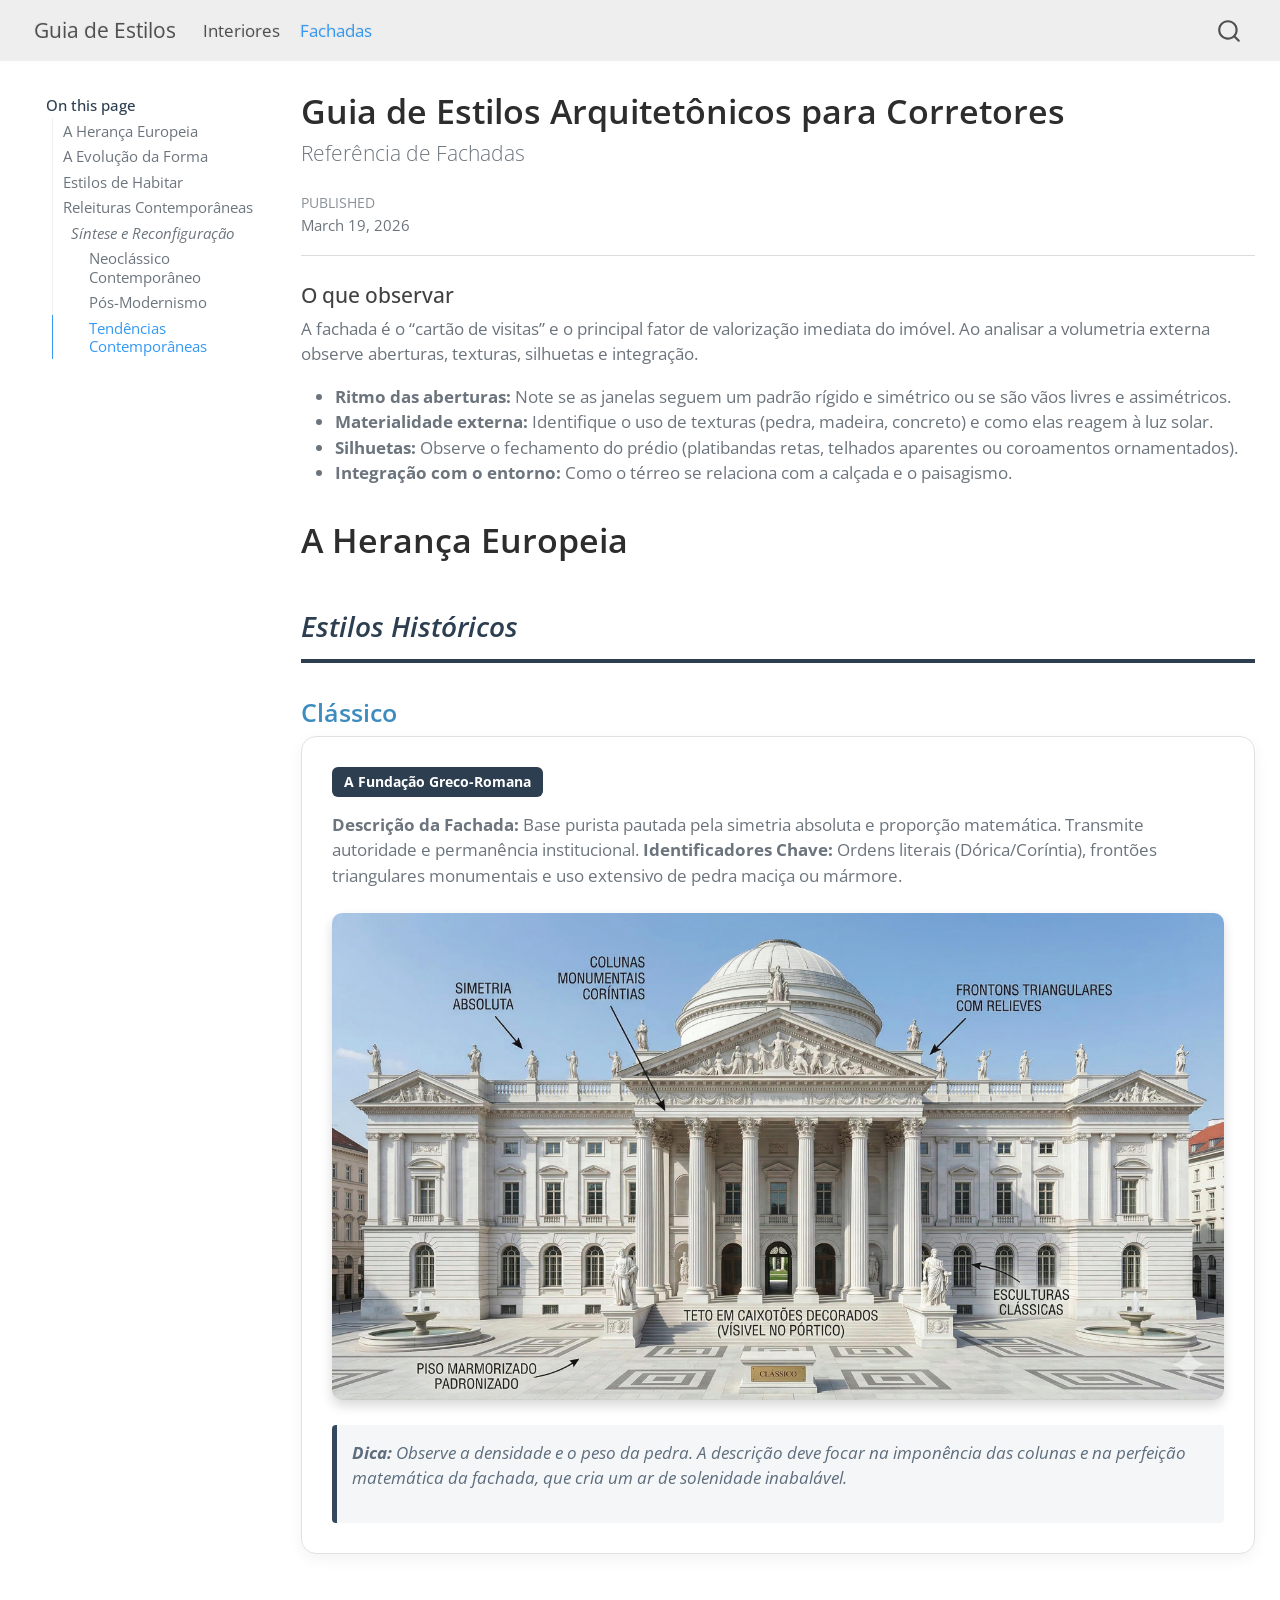
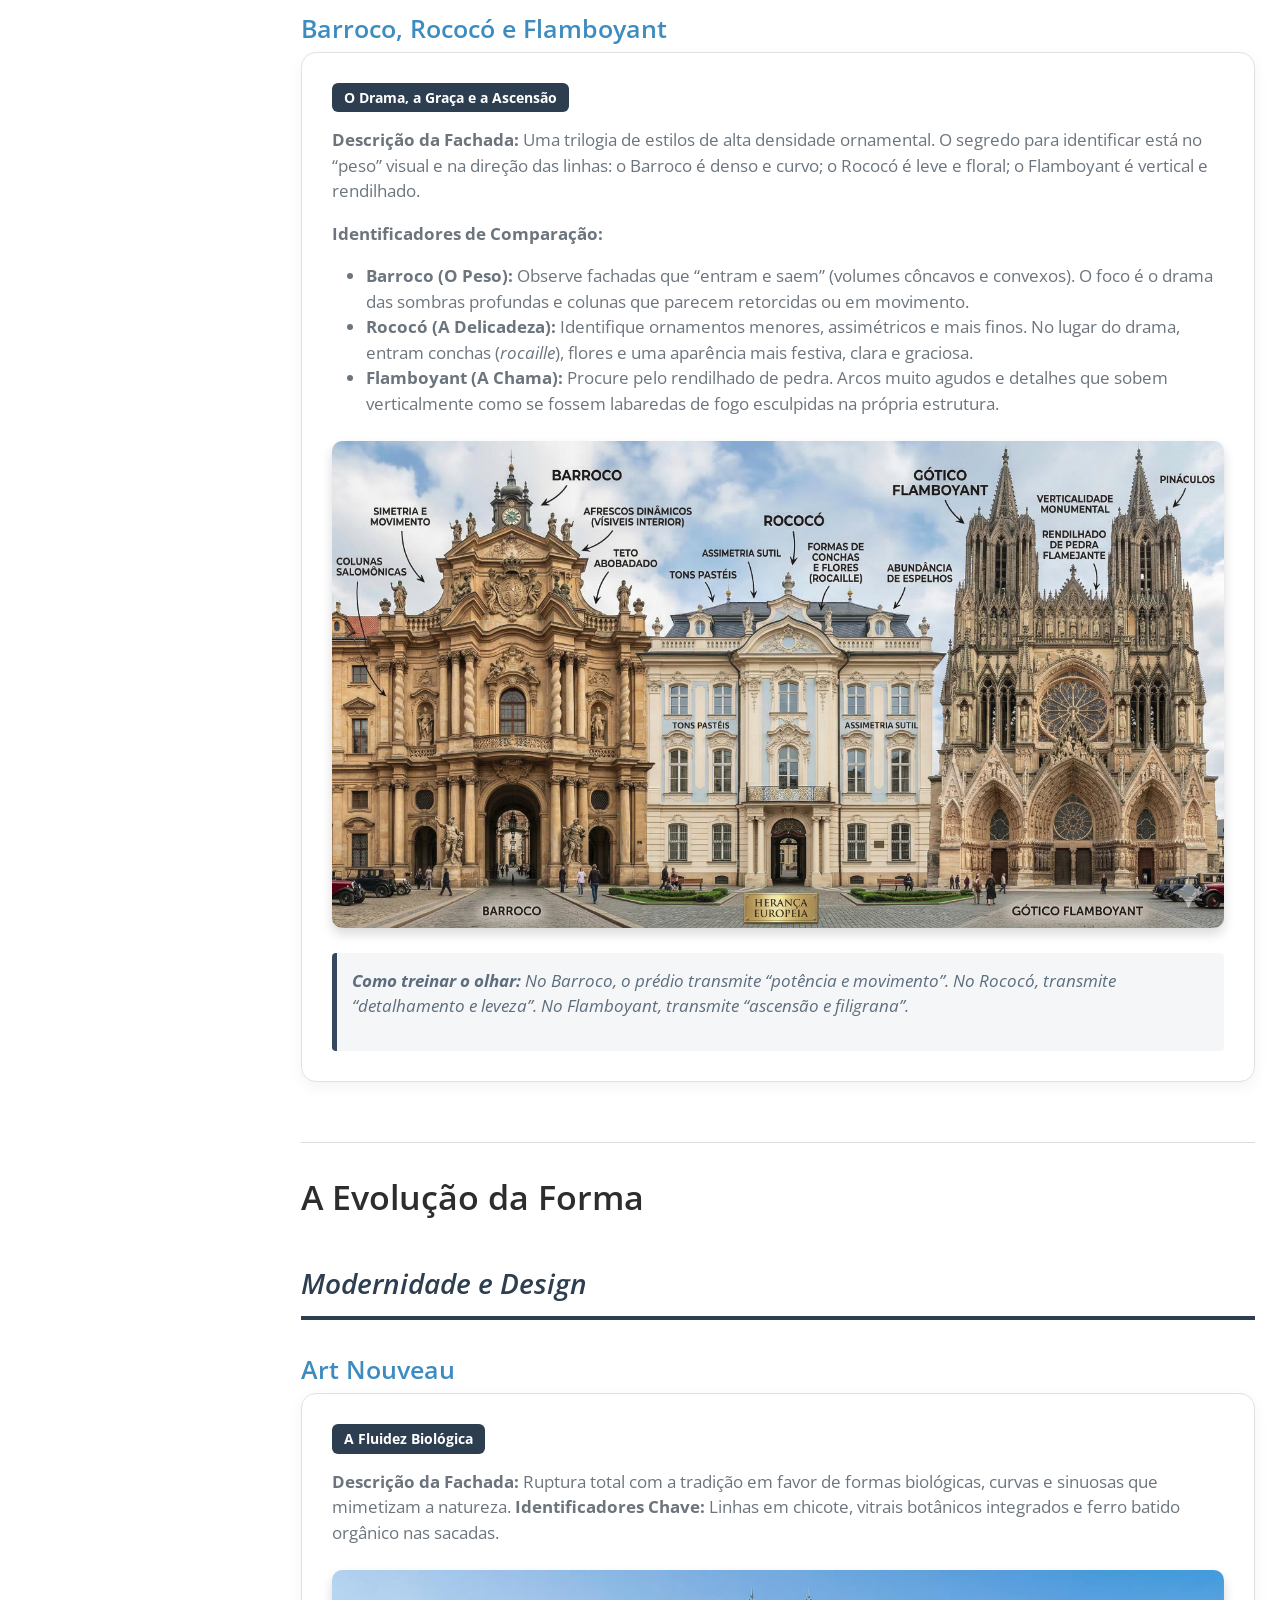
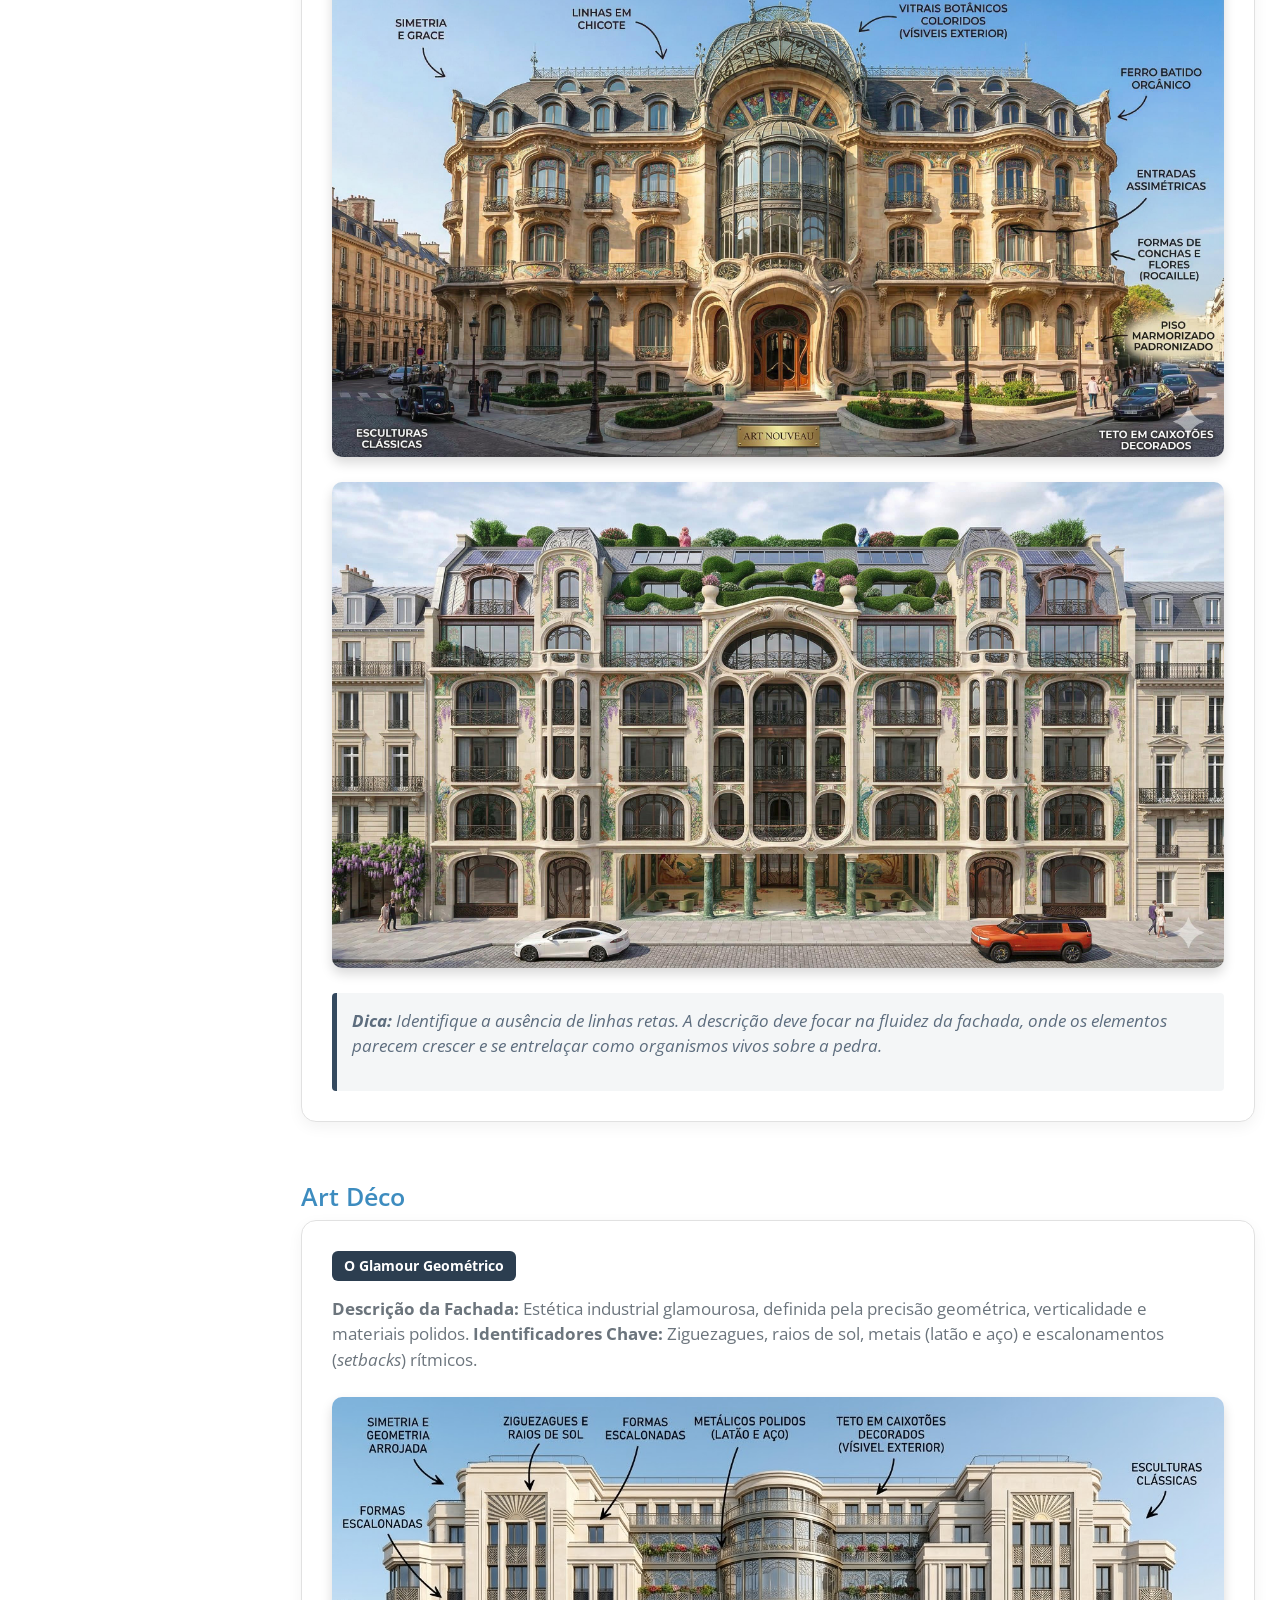
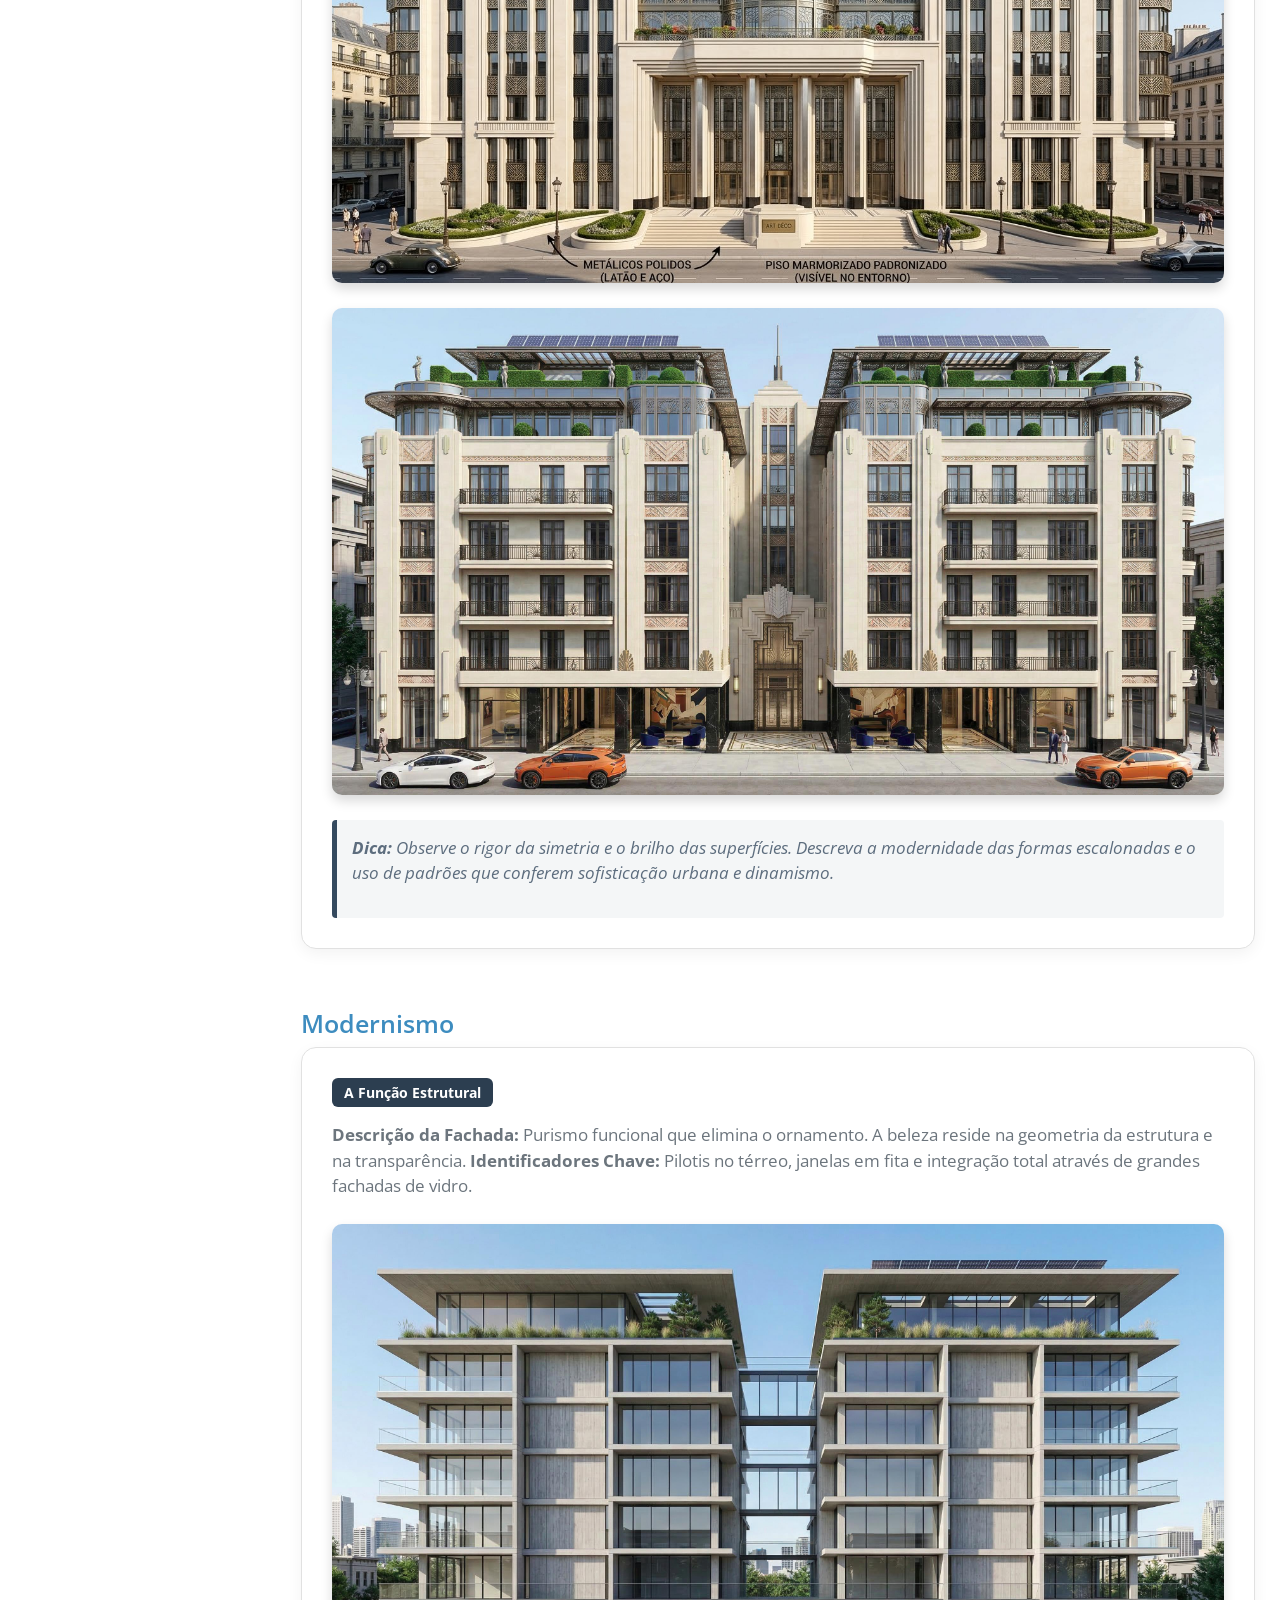
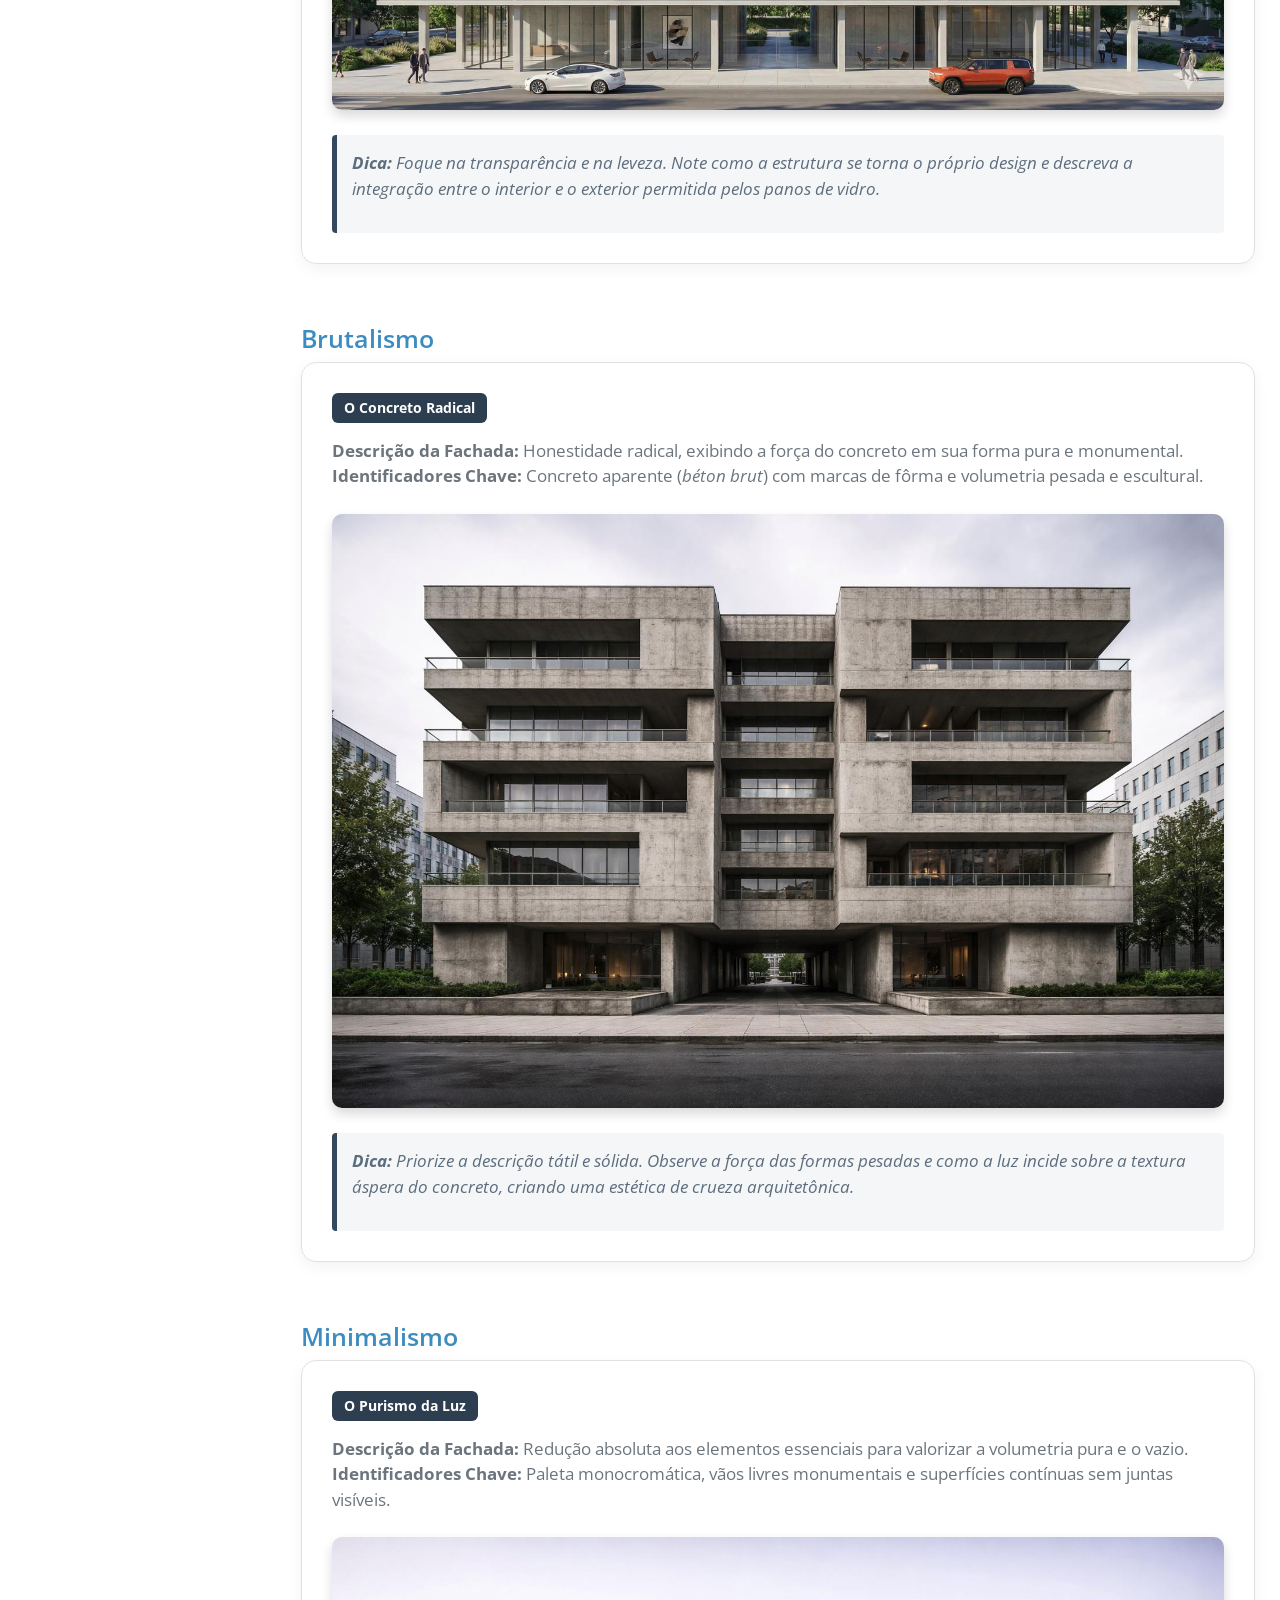
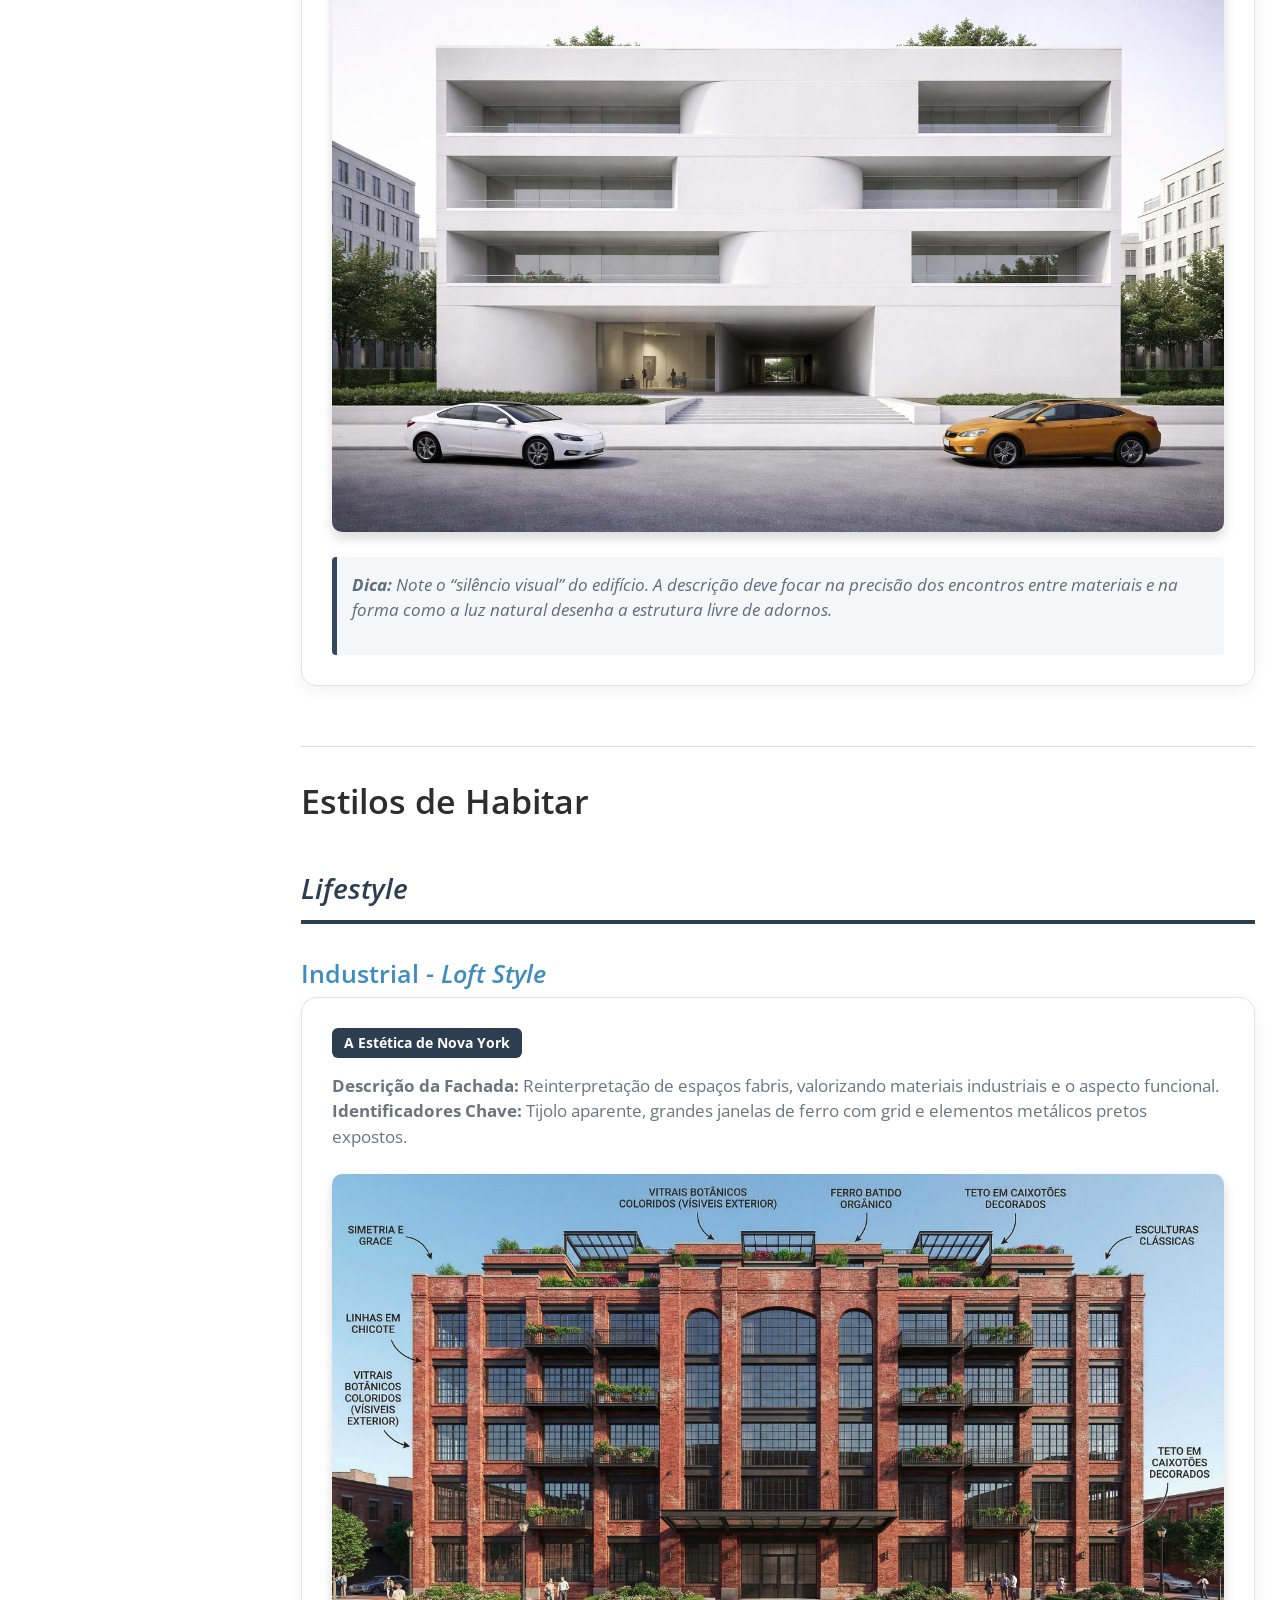
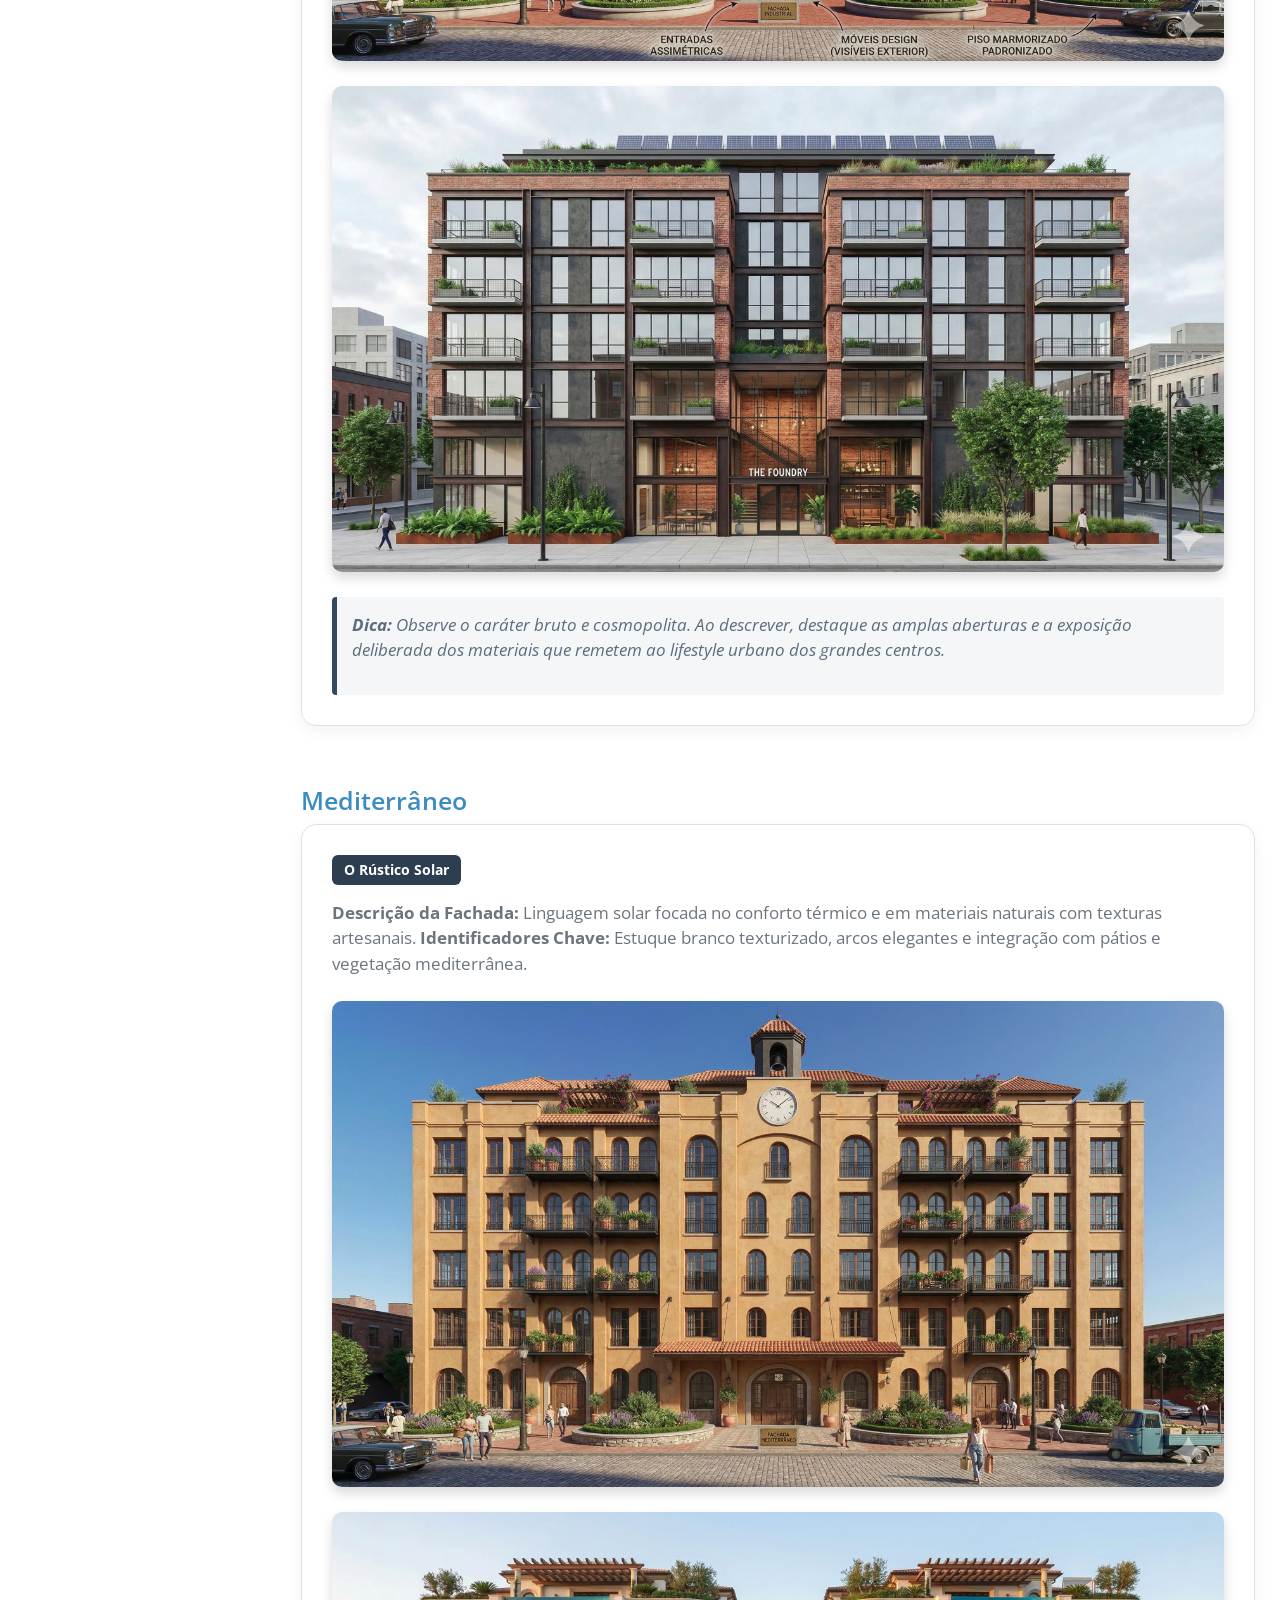
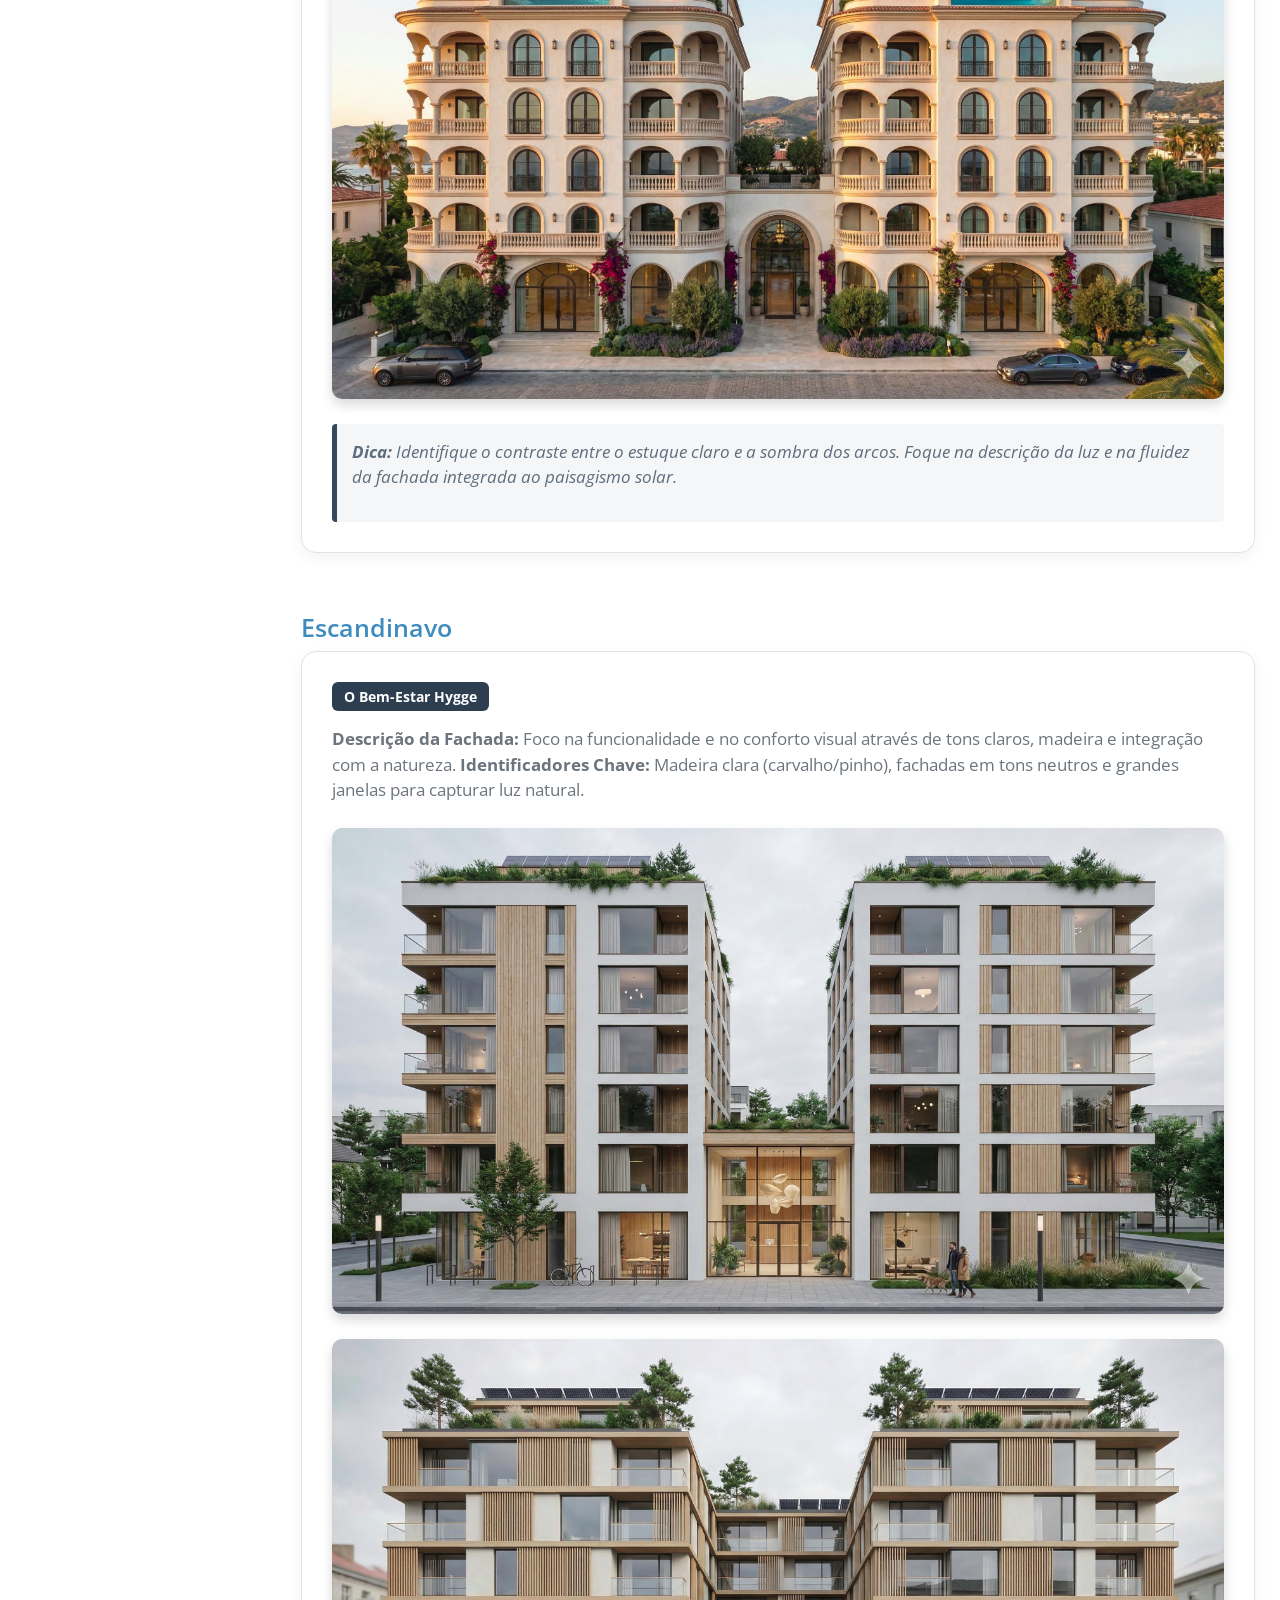
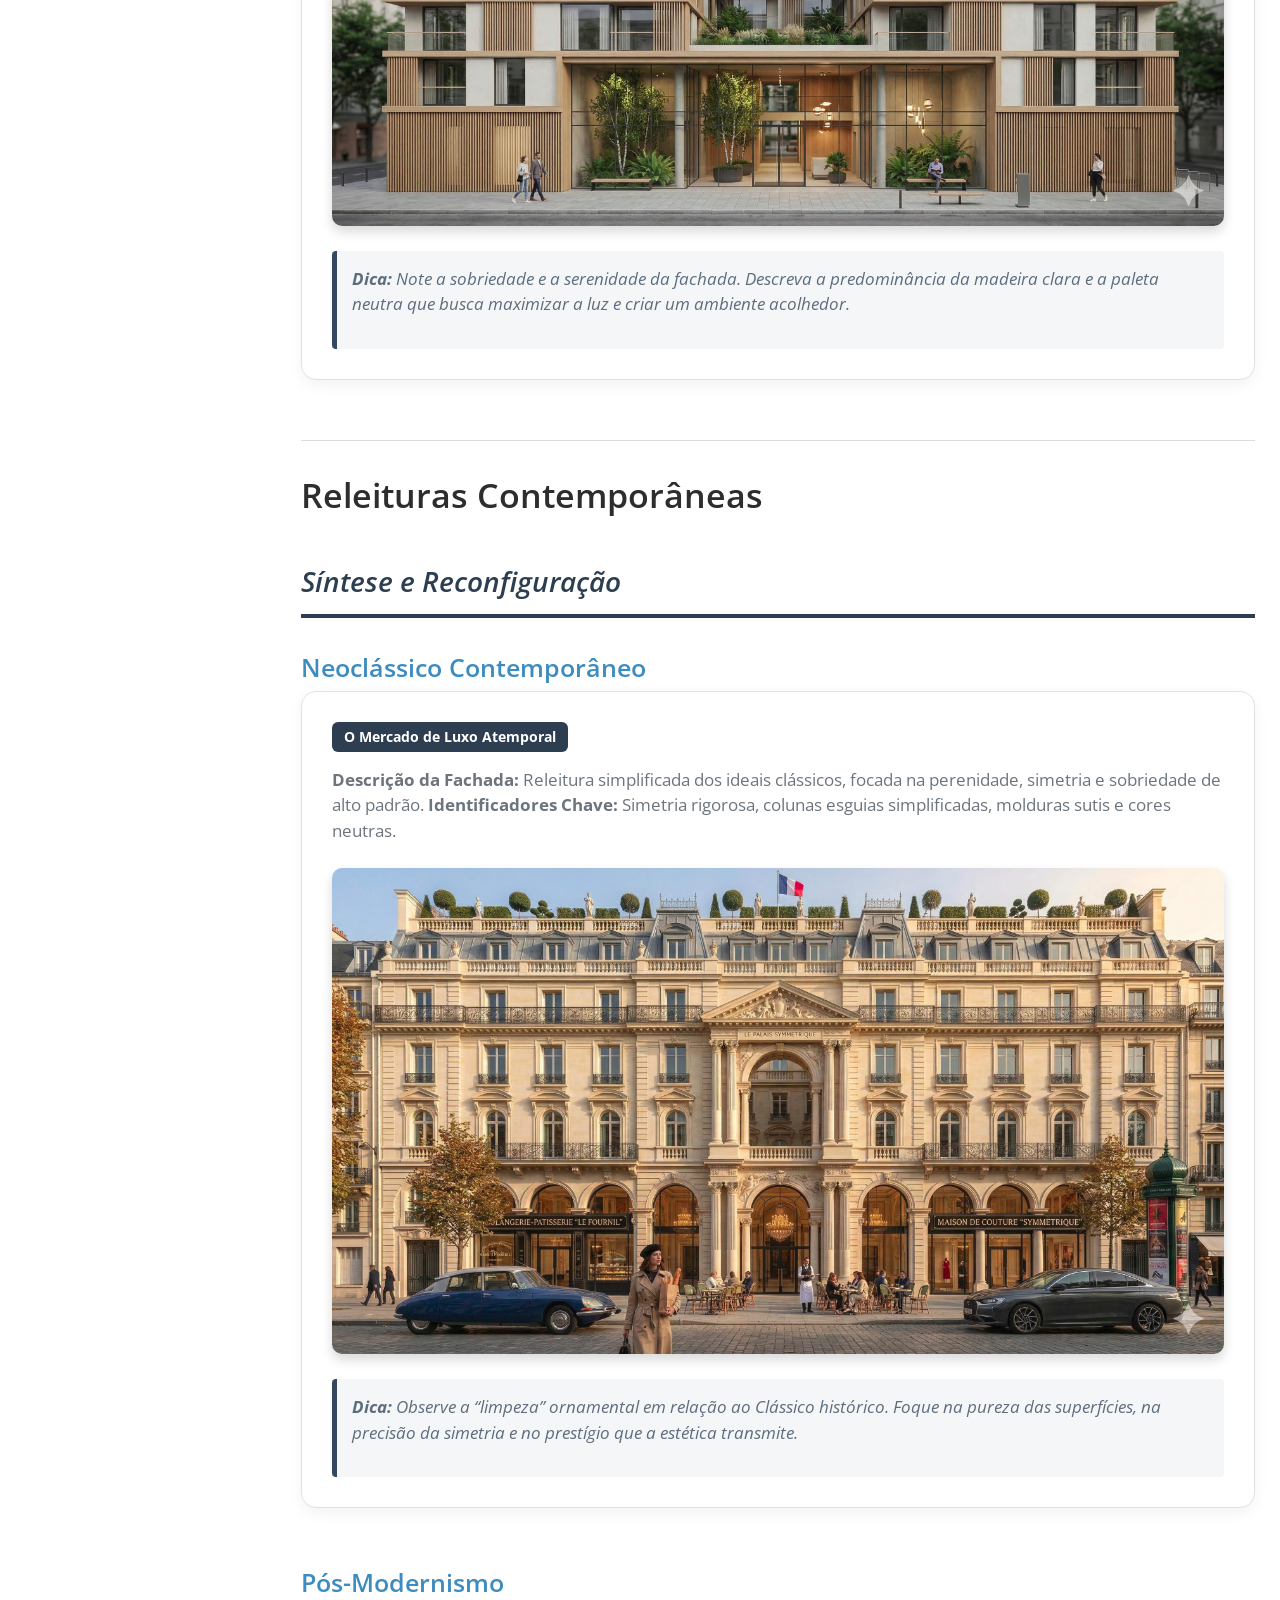
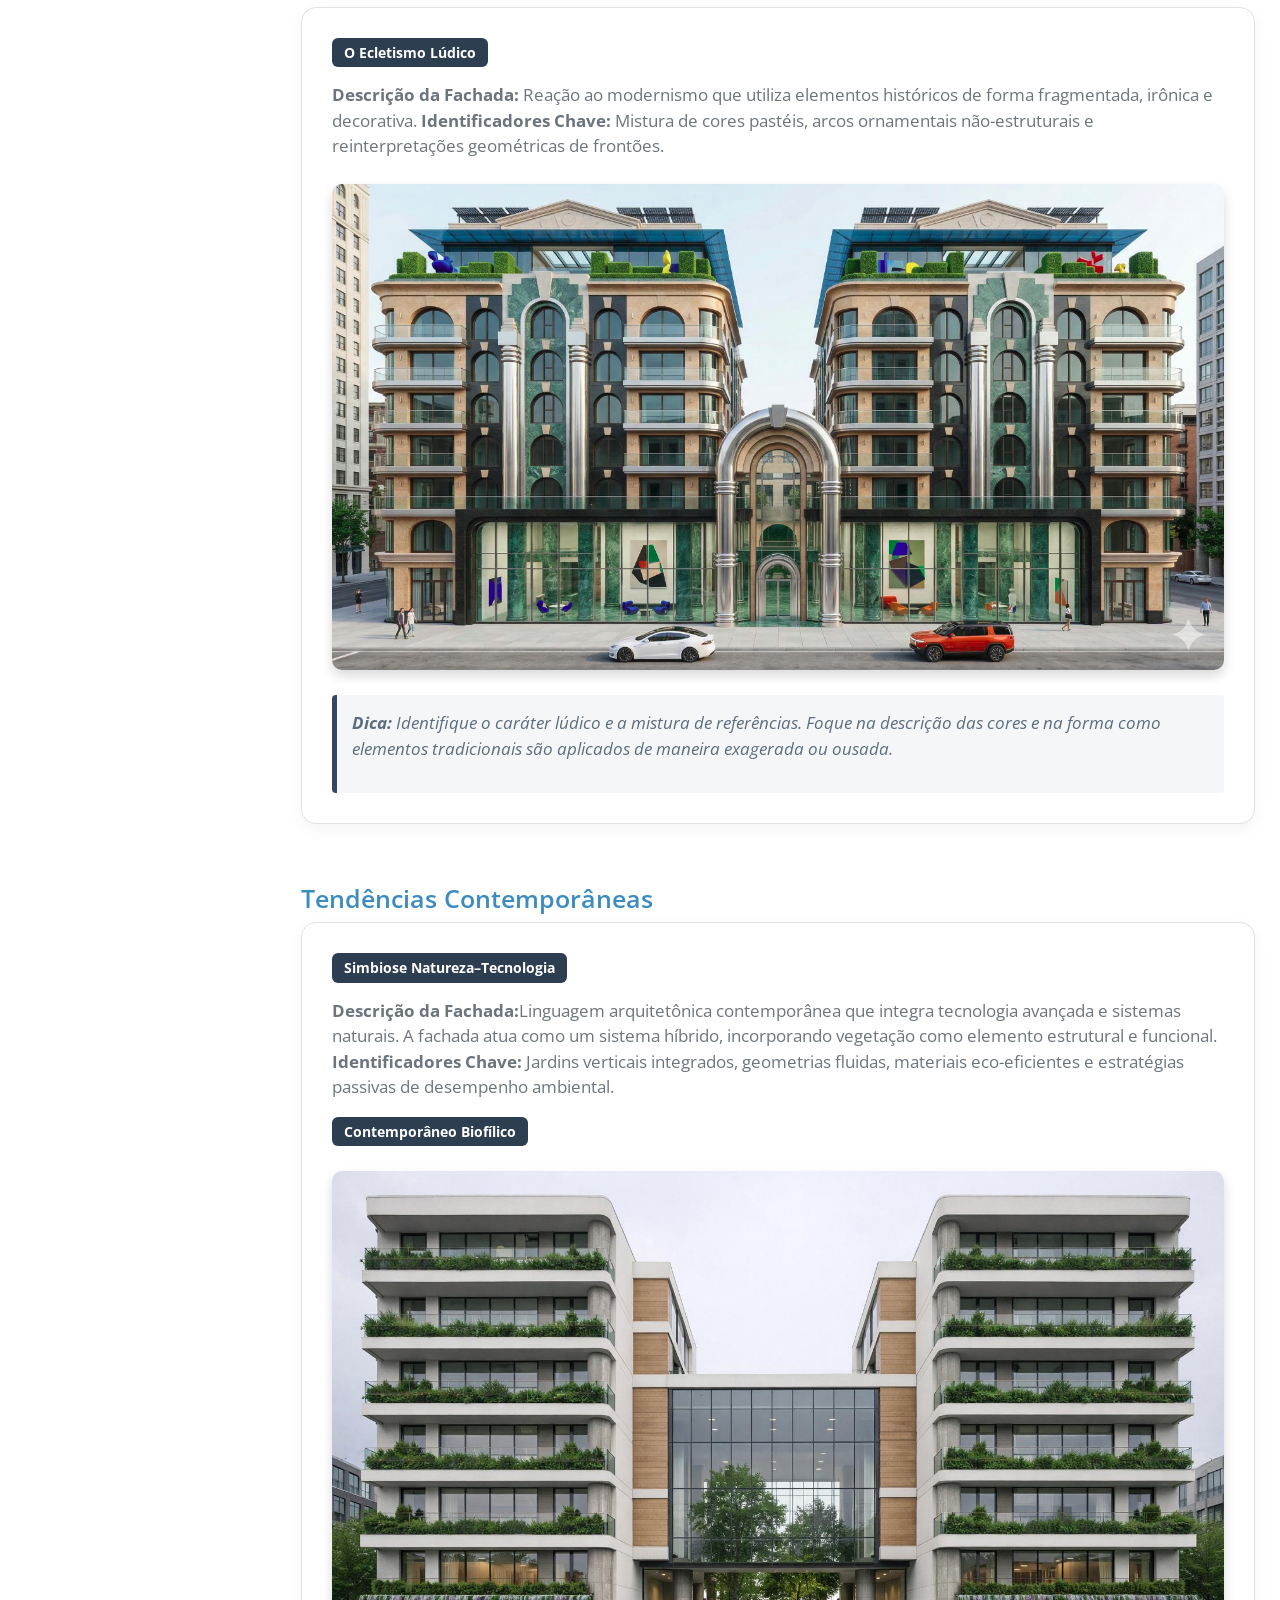
==== commit 1260e5d5: "regular maintenance" ====
--- a/fachadas.html
+++ b/fachadas.html
@@ -192,16 +192,18 @@
 </header>
 
 
-<section id="o-que-observar-na-fachada" class="level4">
-<h4 class="anchored" data-anchor-id="o-que-observar-na-fachada">O que observar na Fachada</h4>
-<p>A fachada é o “cartão de visitas” e o principal fator de valorização imediata do imóvel. Ao analisar a volumetria externa, observe:</p>
+<hr>
+<section id="o-que-observar" class="level4">
+<h4 class="anchored" data-anchor-id="o-que-observar">O que observar</h4>
+<p>A fachada é o “cartão de visitas” e o principal fator de valorização imediata do imóvel. Ao analisar a volumetria externa observe aberturas, texturas, silhuetas e integração.</p>
+<div class="hide-on-mobile">
 <ul>
-<li><strong>Ritmo das Aberturas:</strong> Note se as janelas seguem um padrão rígido e simétrico ou se são vãos livres e assimétricos.</li>
-<li><strong>Materialidade Externa:</strong> Identifique o uso de texturas (pedra, madeira, concreto) e como elas reagem à luz solar.</li>
-<li><strong>Silhueta e Topo:</strong> Observe o fechamento do prédio (platibandas retas, telhados aparentes ou coroamentos ornamentados).</li>
-<li><strong>Integração com o Entorno:</strong> Como o térreo se relaciona com a calçada e o paisagismo.</li>
+<li><strong>Ritmo das aberturas:</strong> Note se as janelas seguem um padrão rígido e simétrico ou se são vãos livres e assimétricos.</li>
+<li><strong>Materialidade externa:</strong> Identifique o uso de texturas (pedra, madeira, concreto) e como elas reagem à luz solar.</li>
+<li><strong>Silhuetas:</strong> Observe o fechamento do prédio (platibandas retas, telhados aparentes ou coroamentos ornamentados).</li>
+<li><strong>Integração com o entorno:</strong> Como o térreo se relaciona com a calçada e o paisagismo.</li>
 </ul>
-<hr>
+</div>
 </section>
 <section id="a-herança-europeia" class="level1">
 <h1>A Herança Europeia</h1>
--- a/custom.css
+++ b/custom.css
@@ -51,3 +51,10 @@
   width: 100%;
 }
 
+.show-on-mobile { display: none; }
+
+@media (max-width: 768px) {
+  .hide-on-mobile { display: none; }
+  .show-on-mobile { display: block; }
+}
+
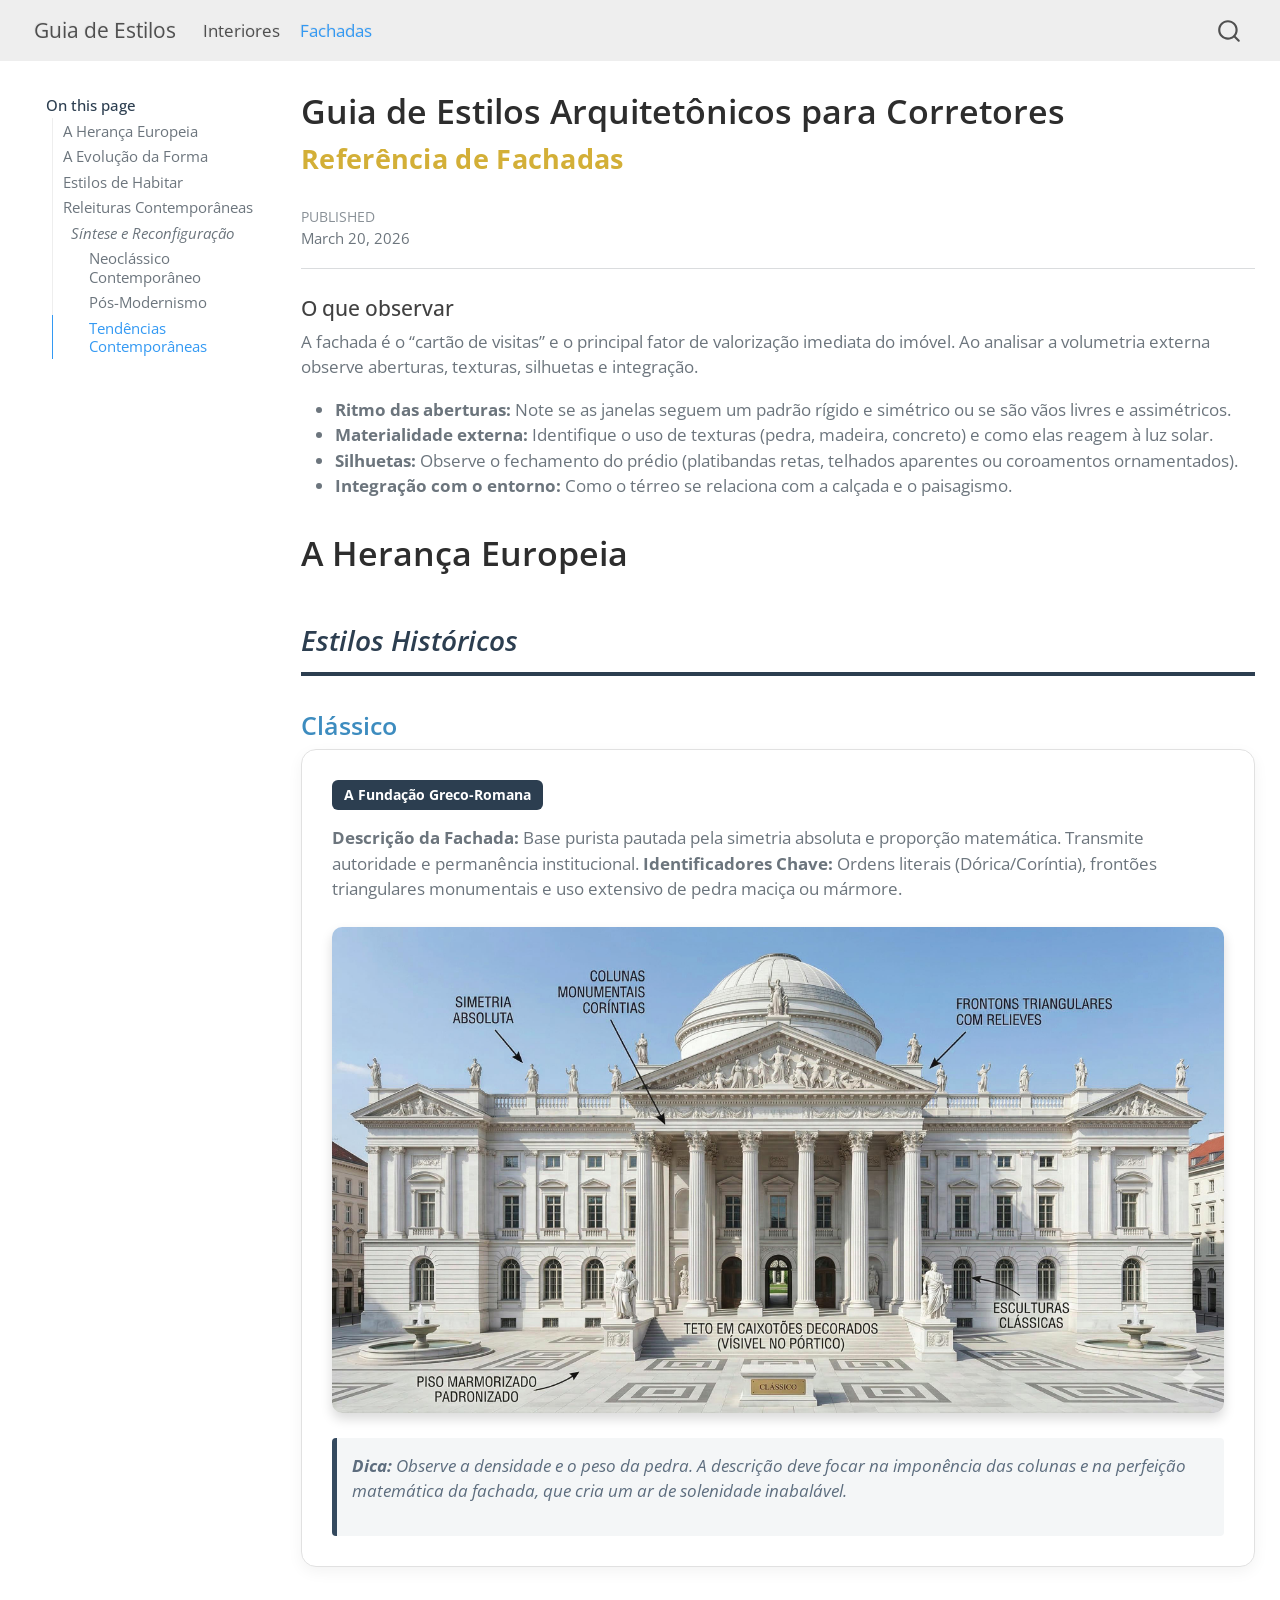
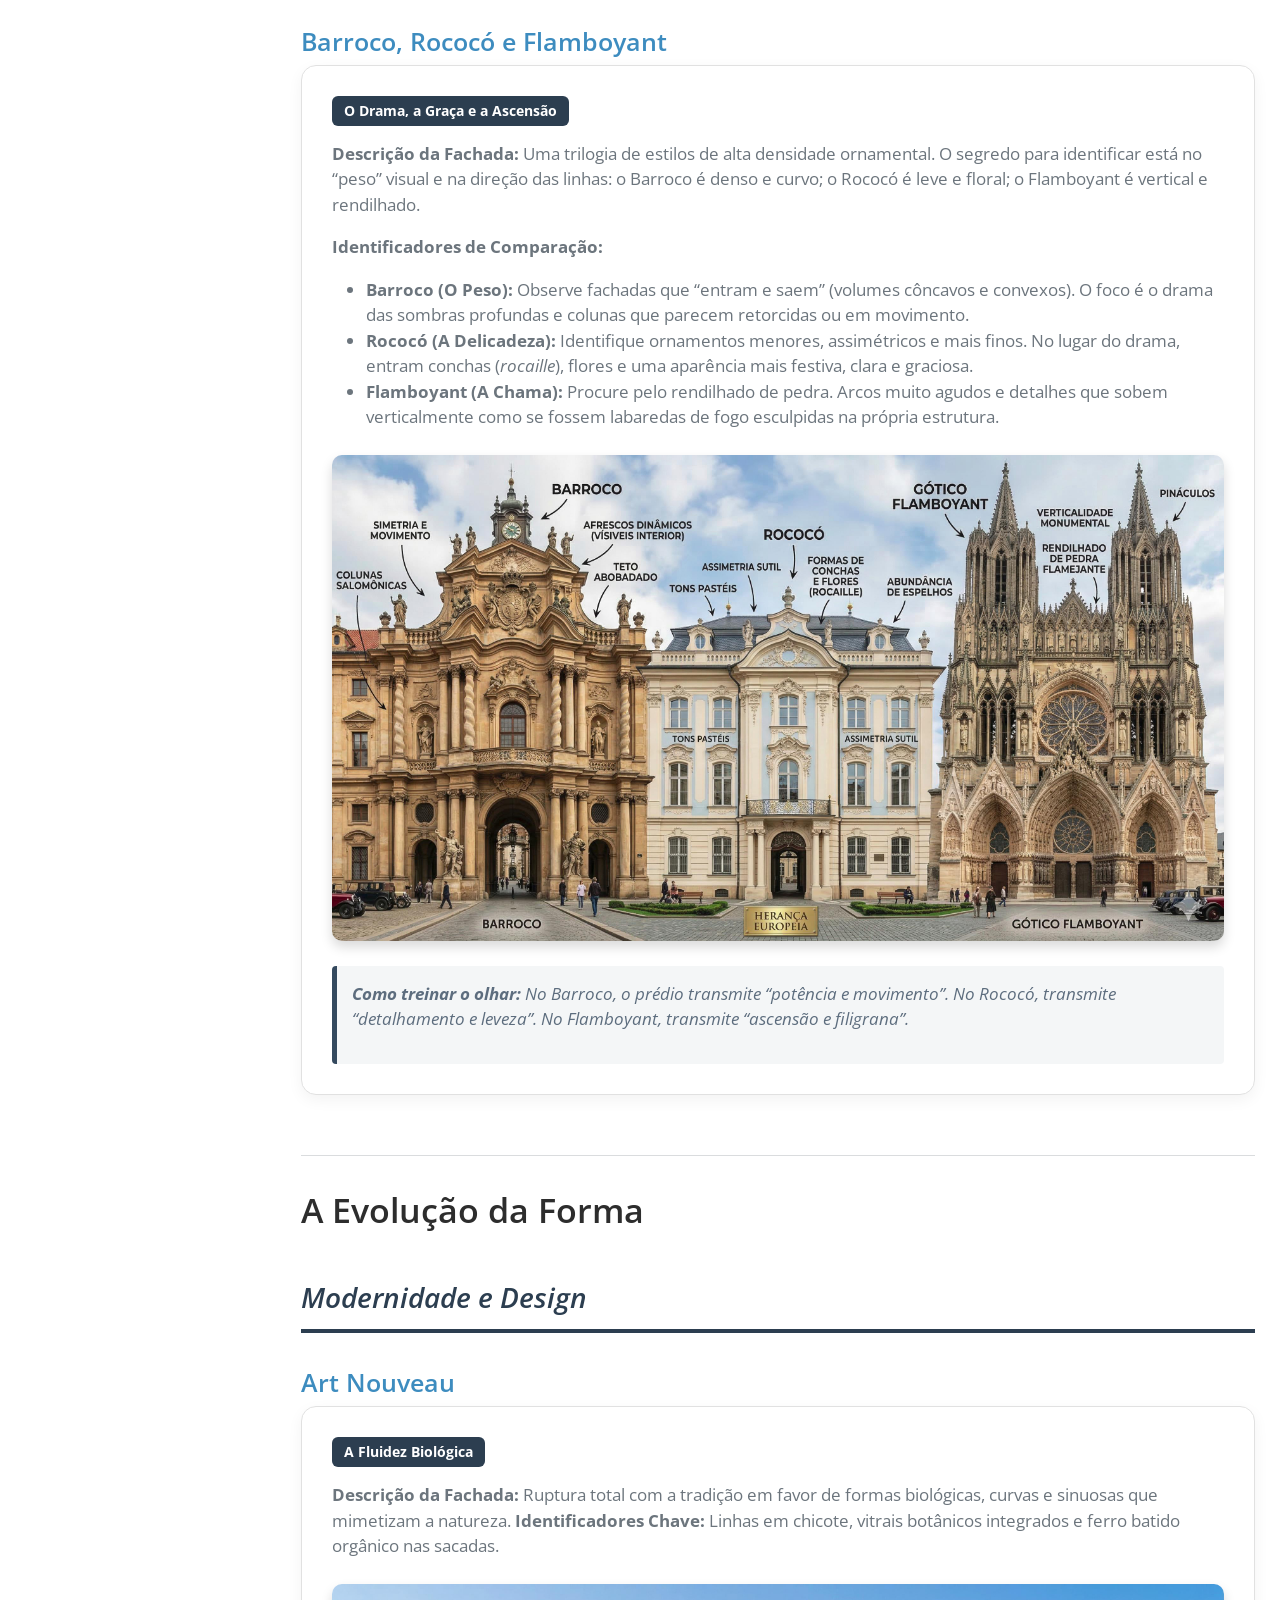
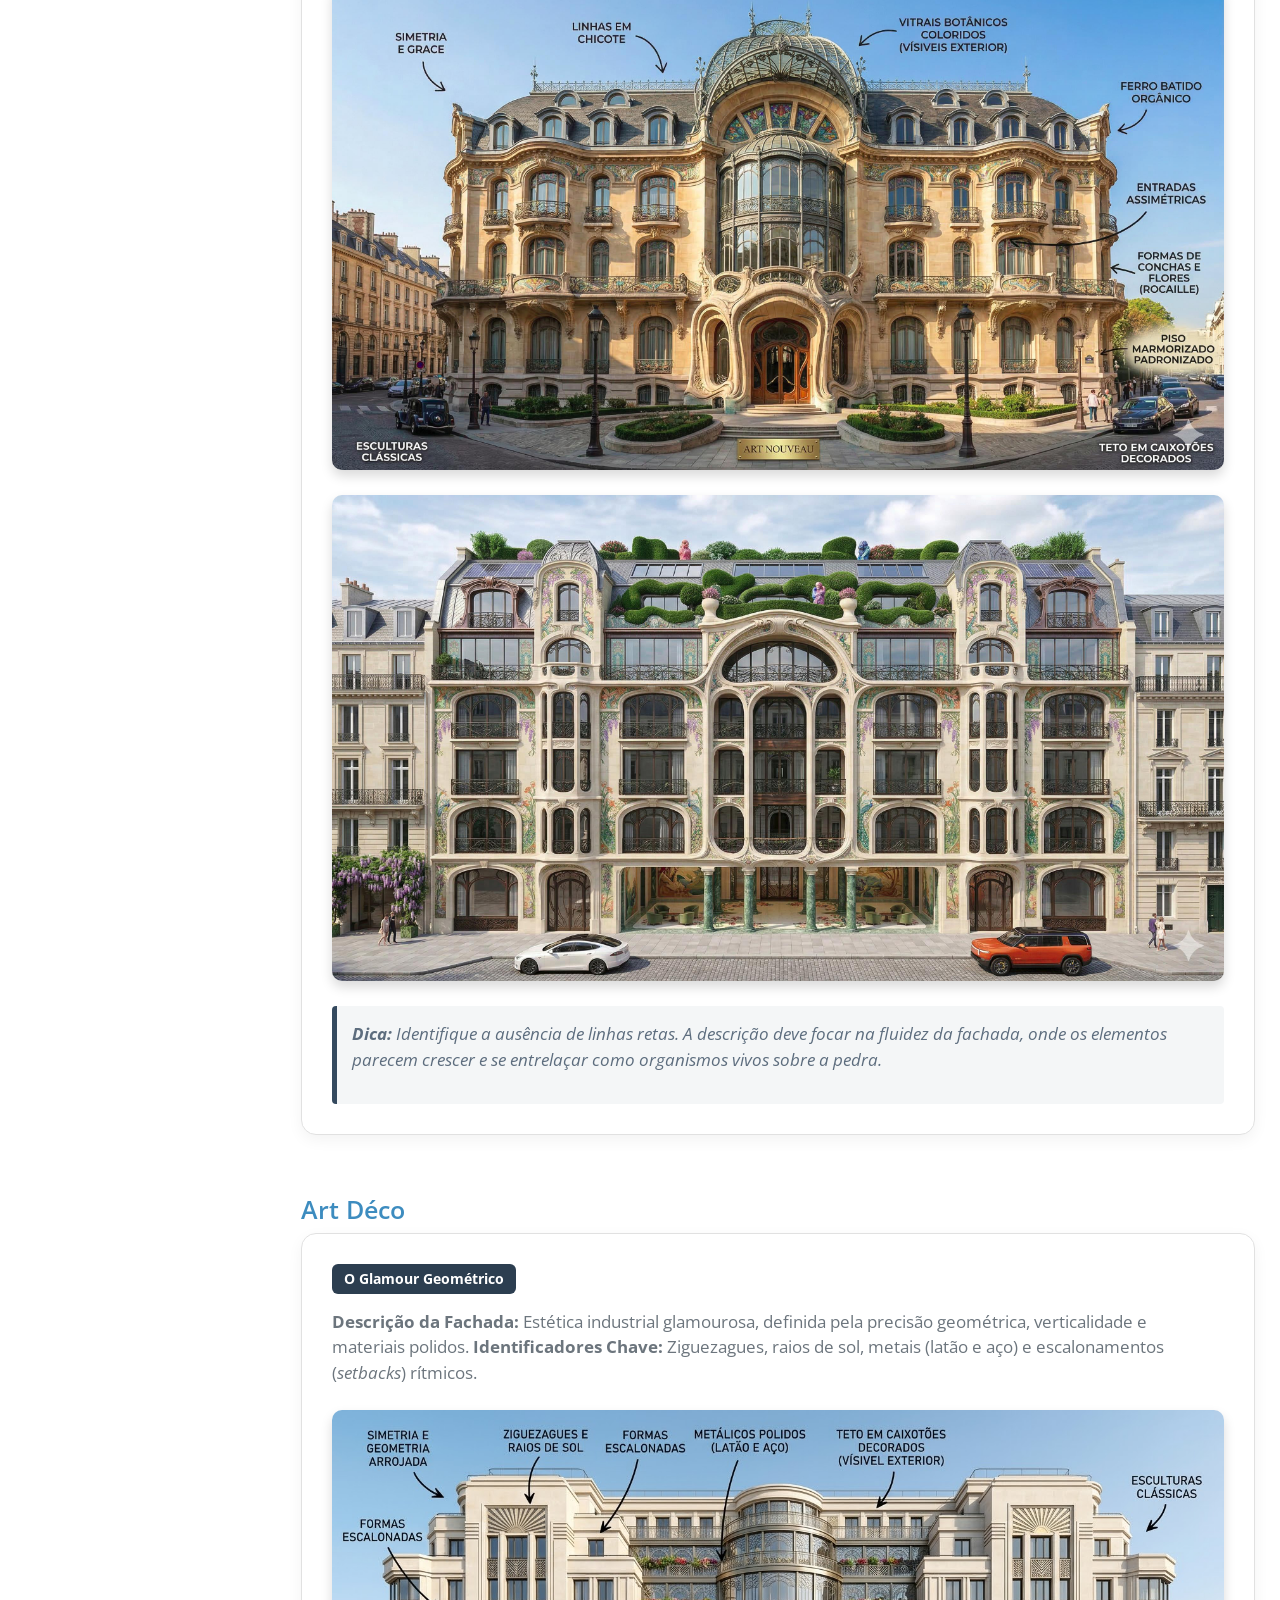
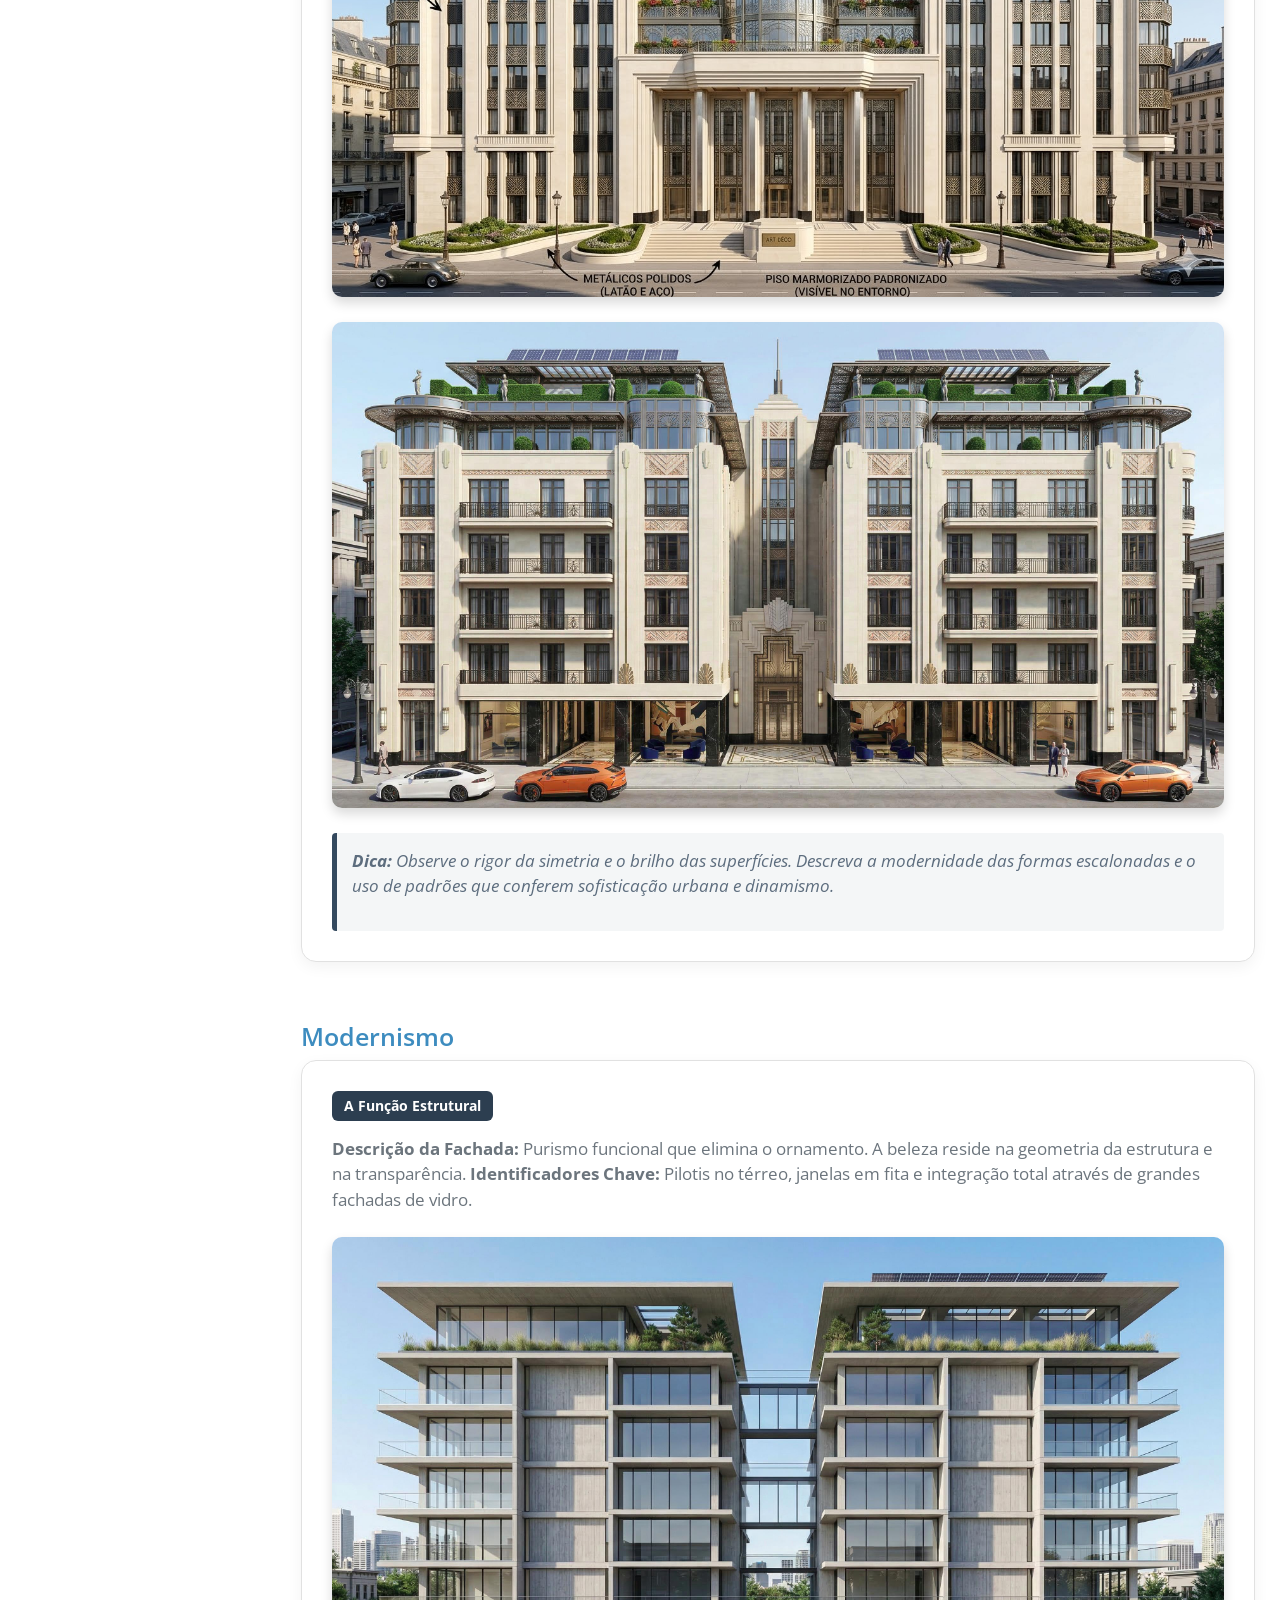
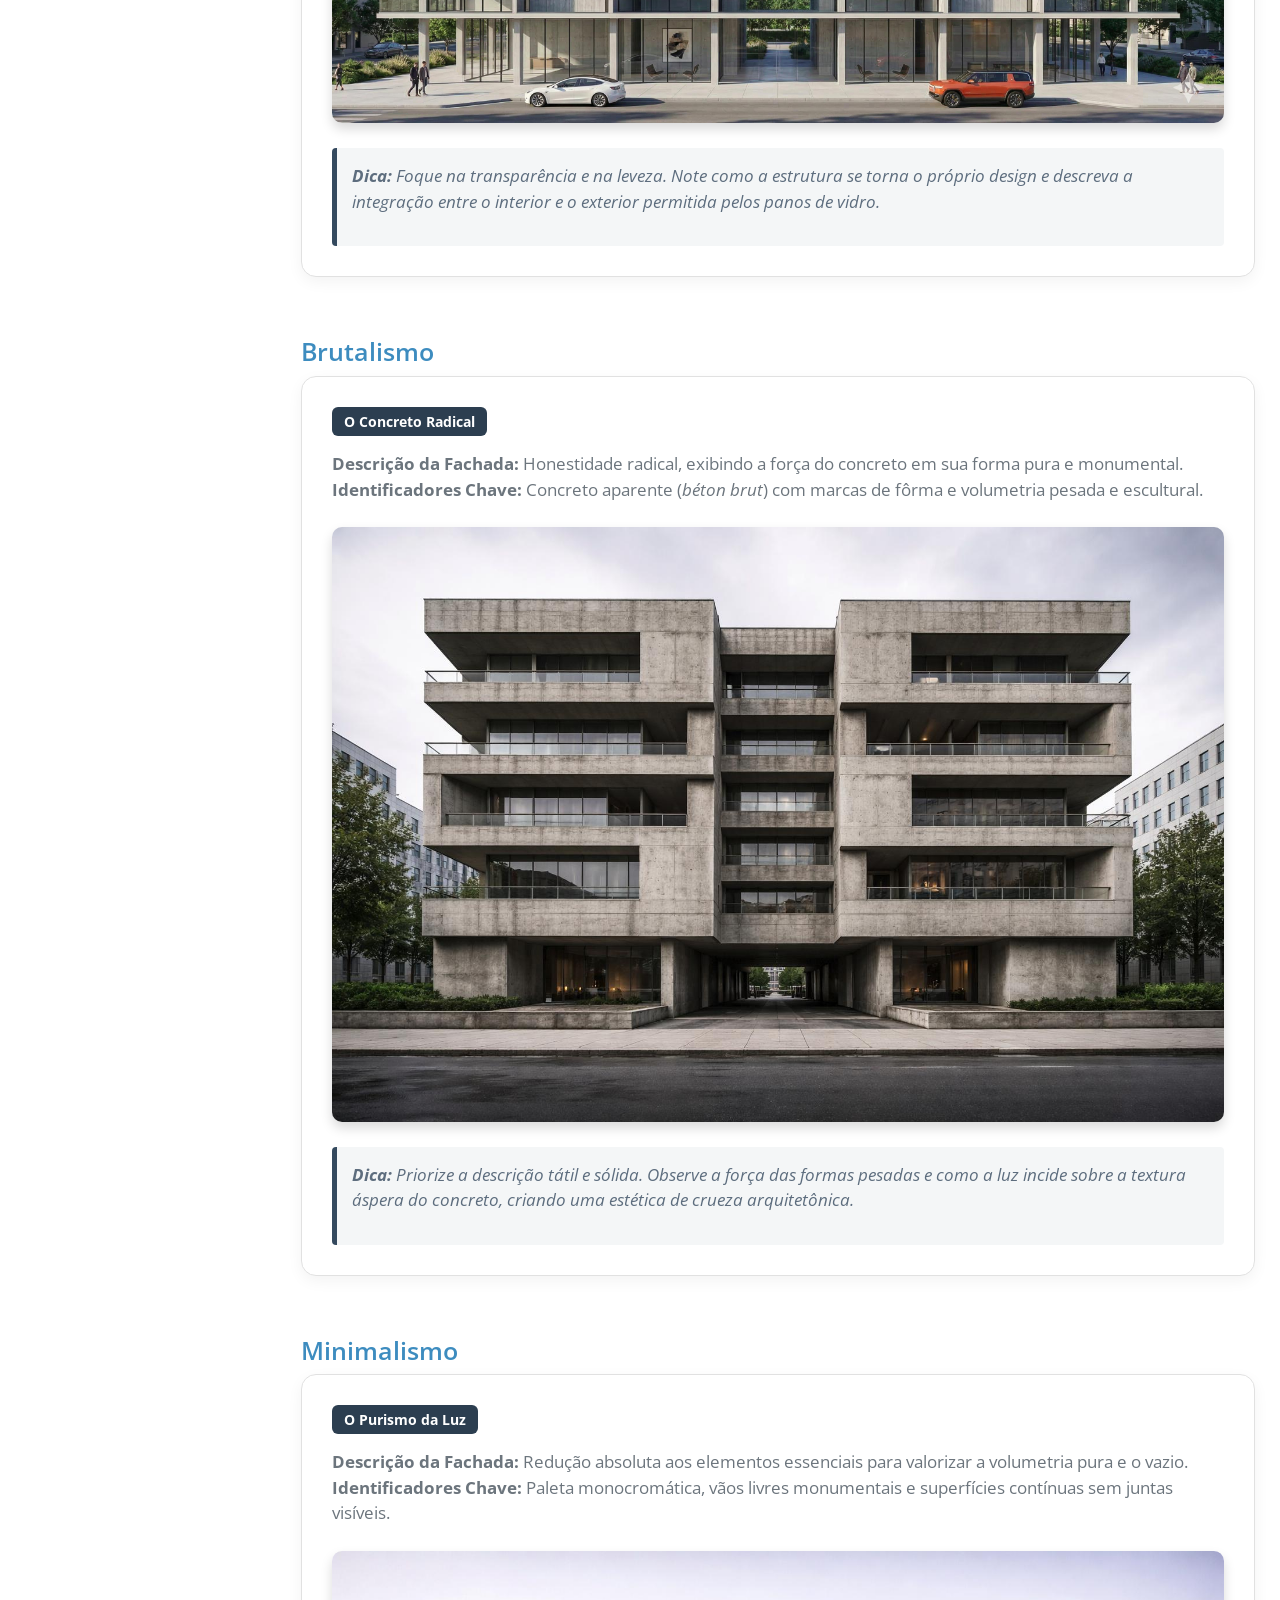
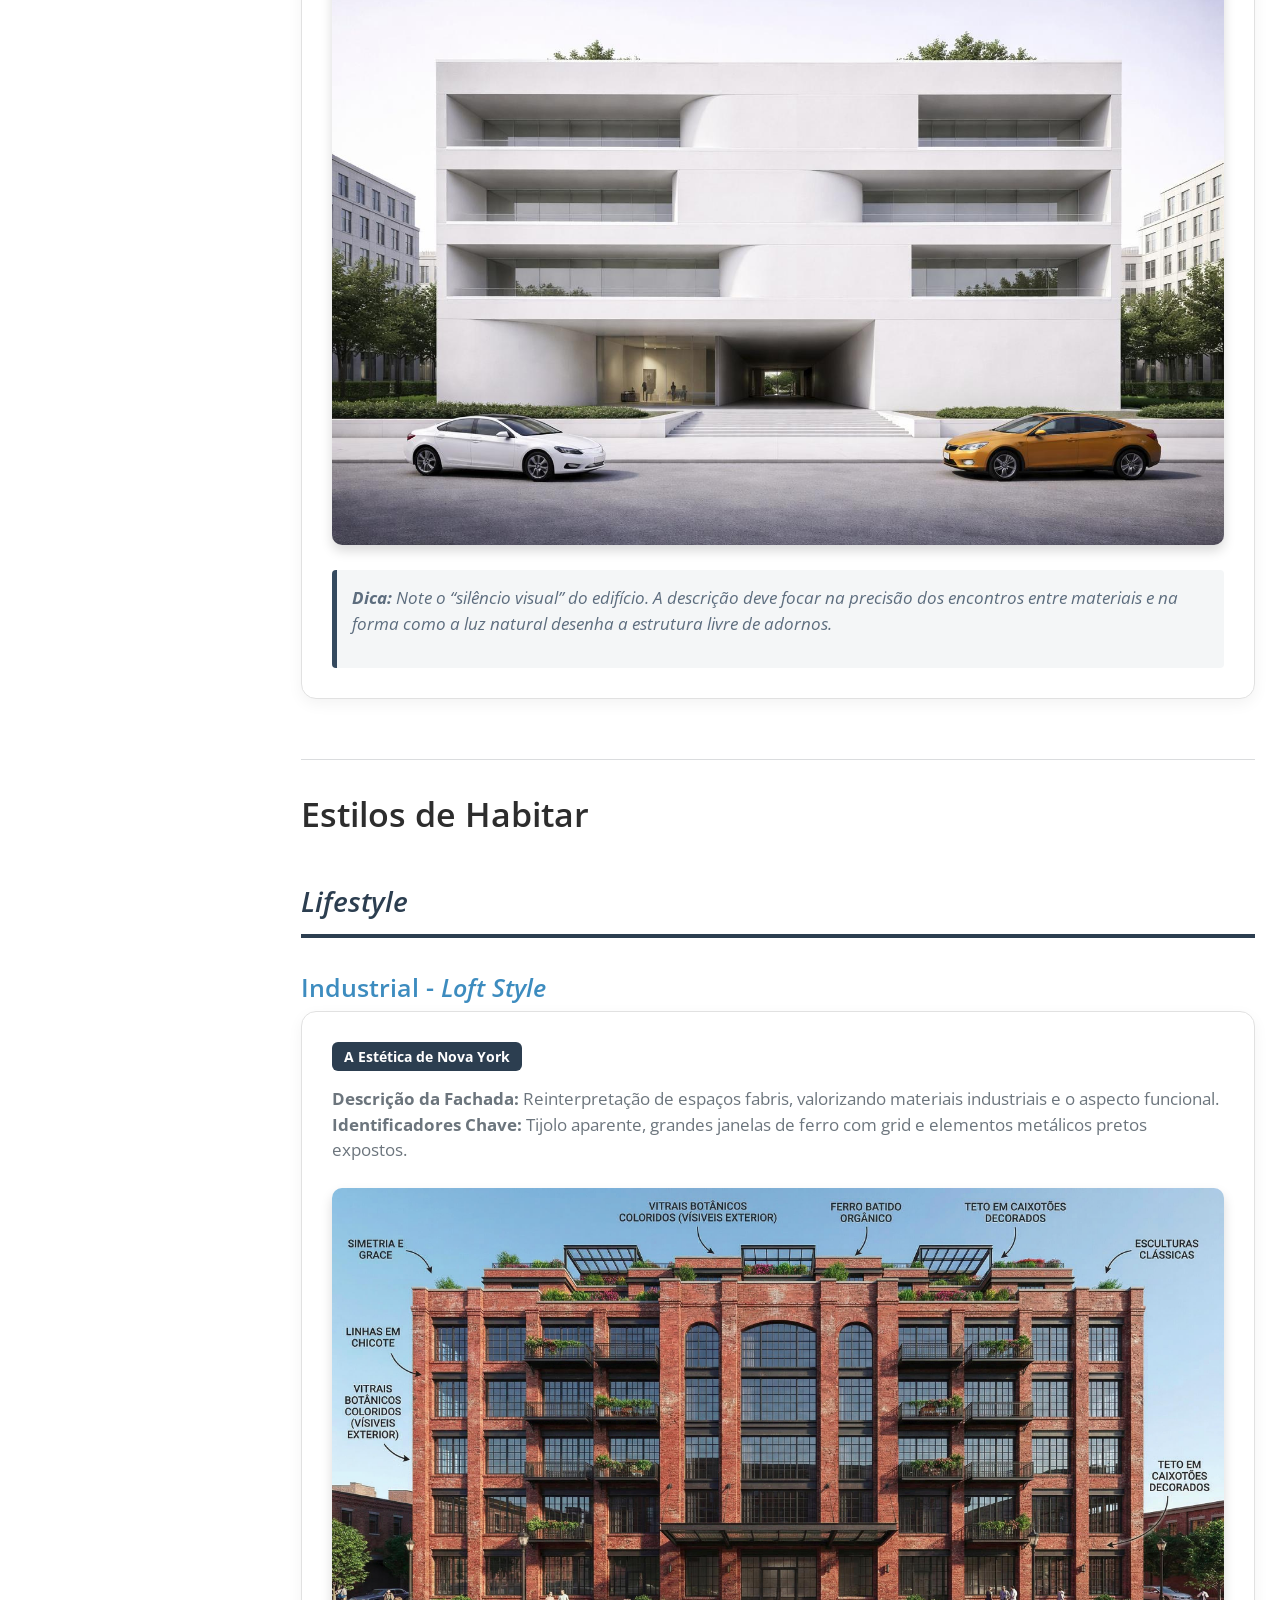
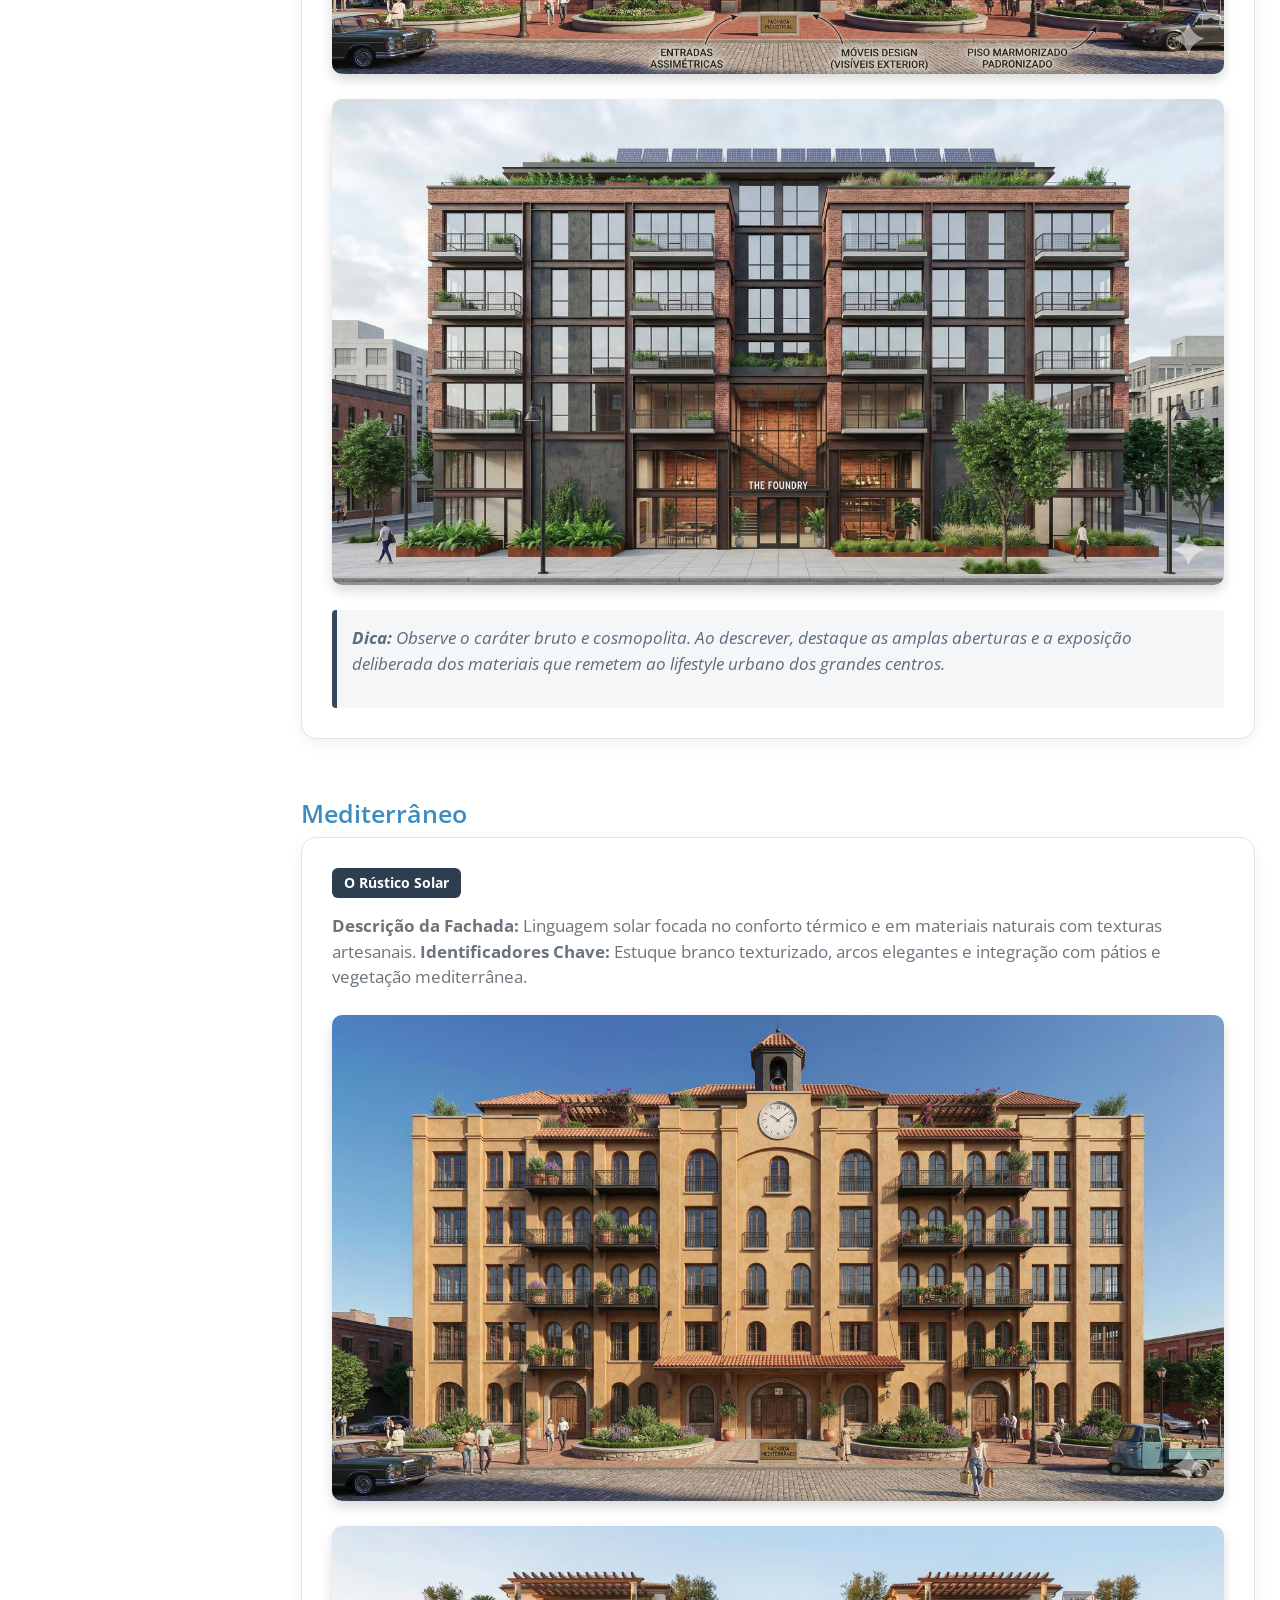
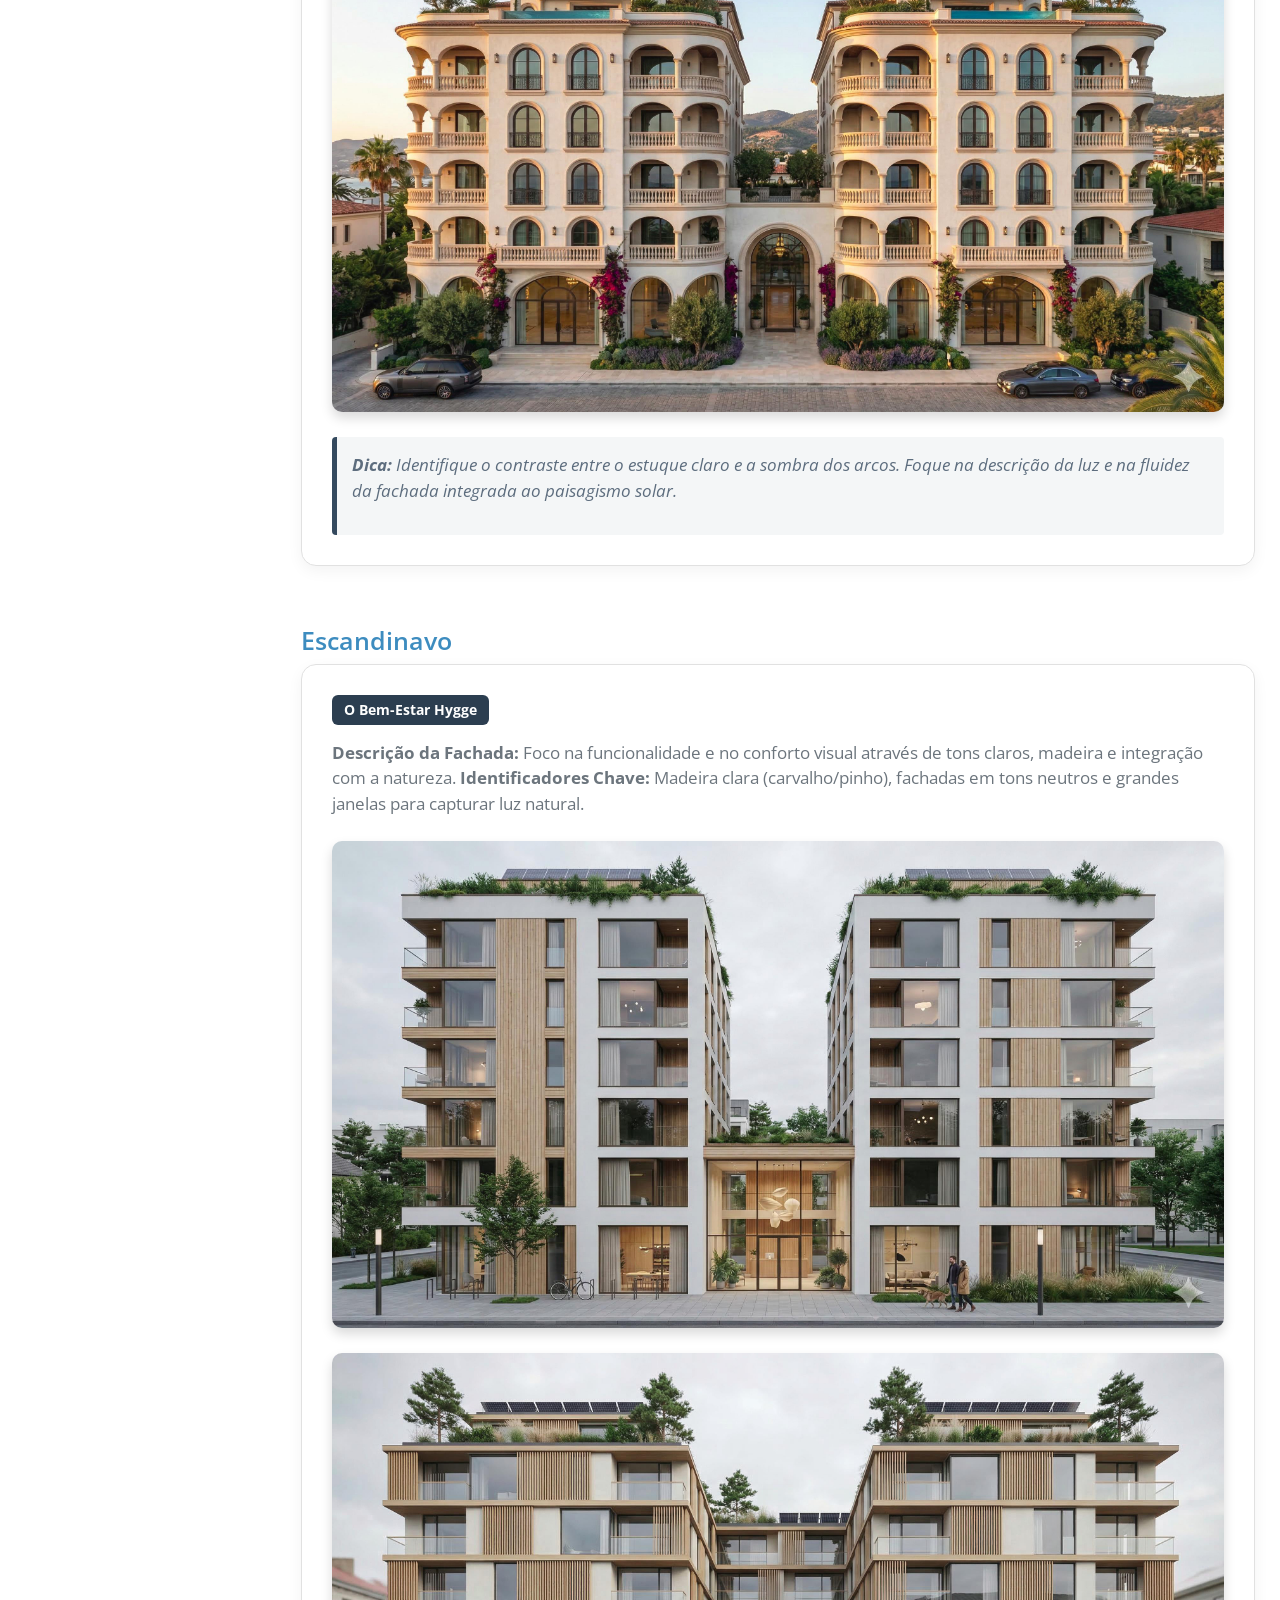
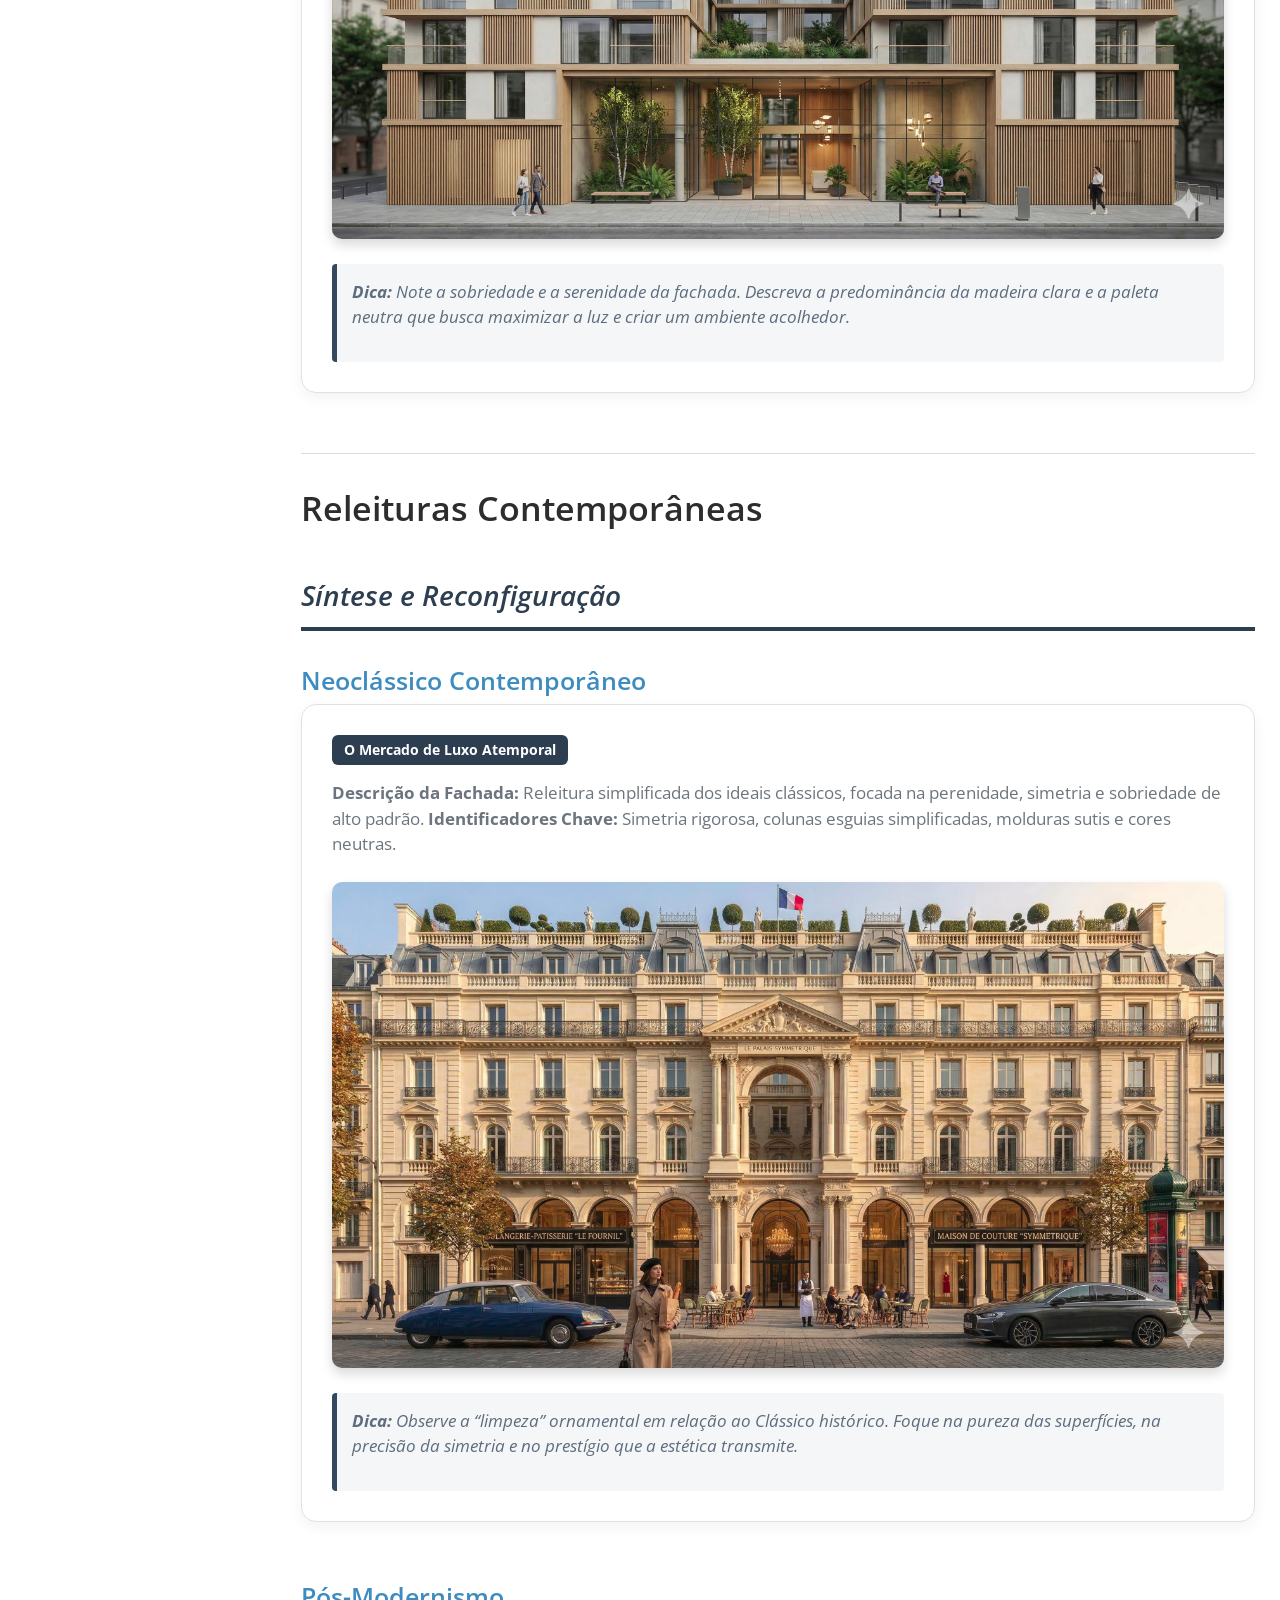
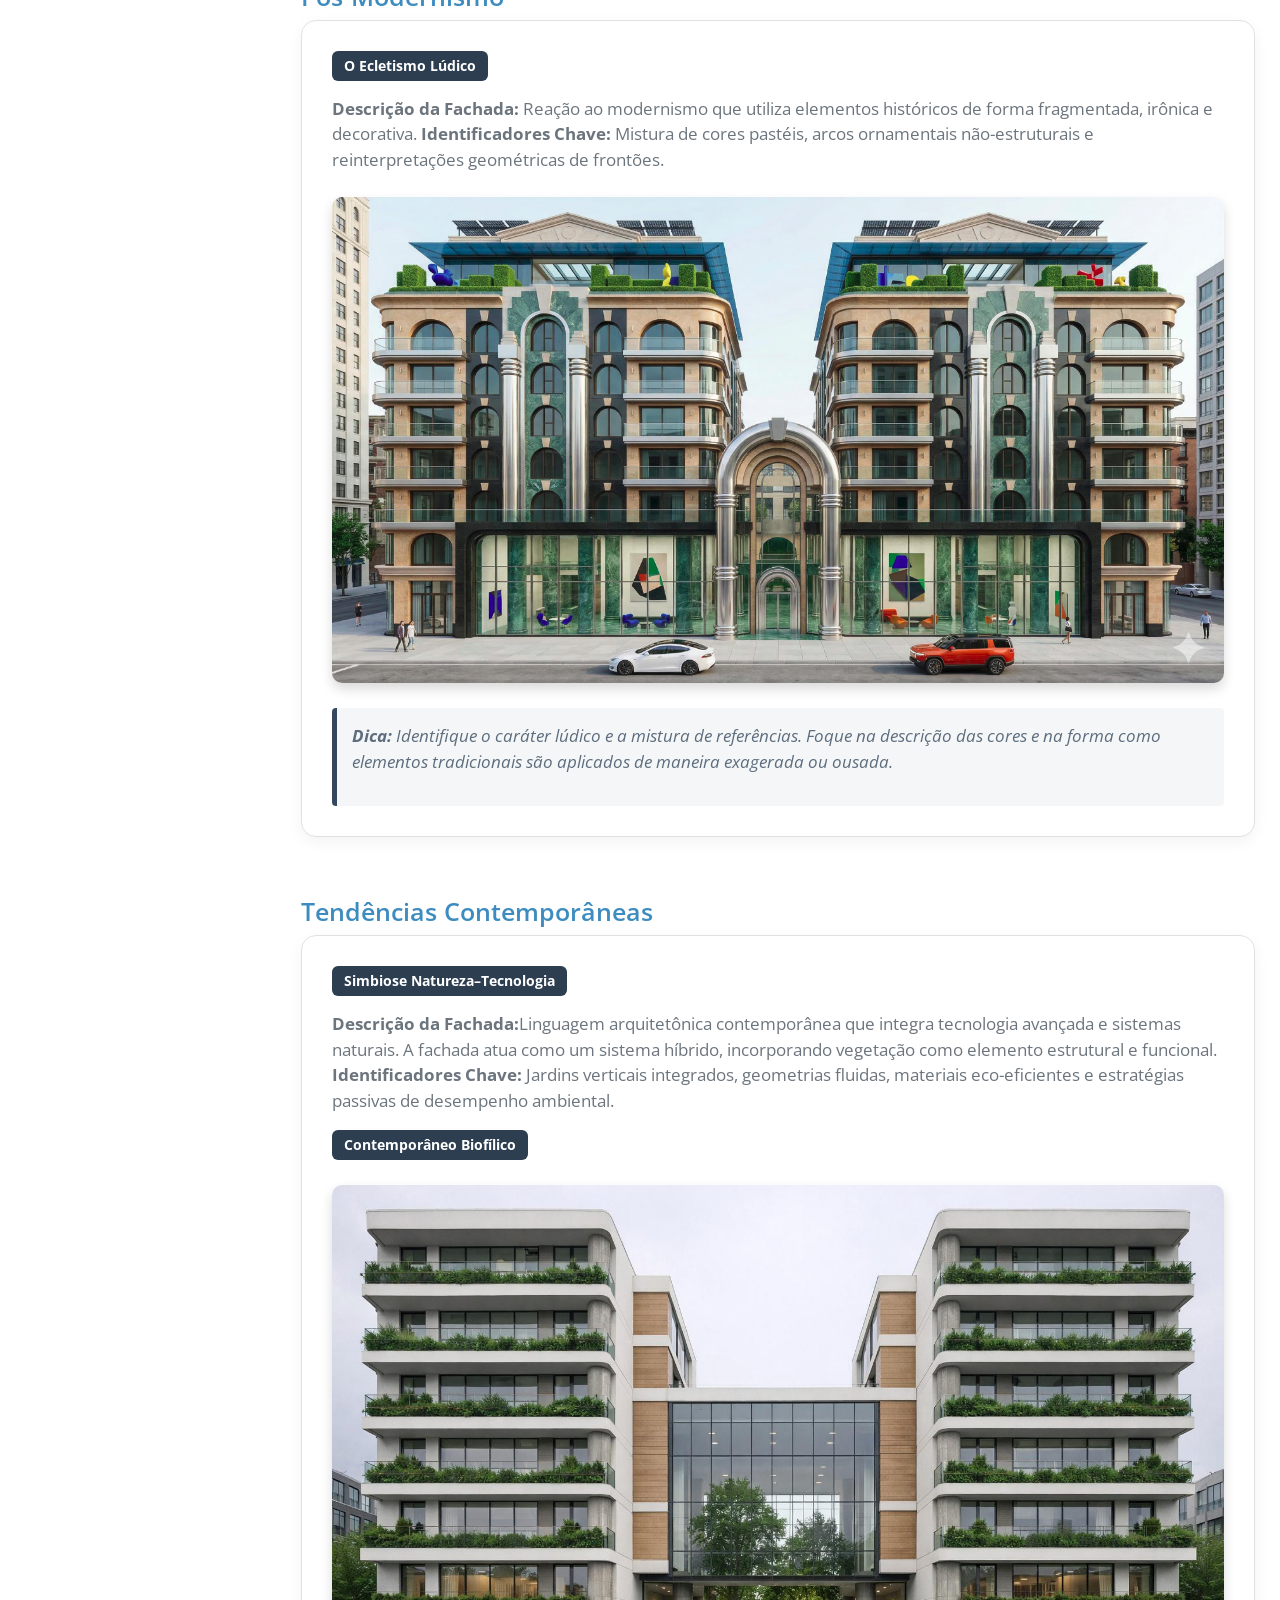
==== commit f633bdd5: "regular maintenance" ====
--- a/fachadas.html
+++ b/fachadas.html
@@ -6,7 +6,7 @@
 
 <meta name="viewport" content="width=device-width, initial-scale=1.0, user-scalable=yes">
 
-<meta name="dcterms.date" content="2026-03-19">
+<meta name="dcterms.date" content="2026-03-20">
 
 <title>Guia de Estilos Arquitetônicos para Corretores – Guia de Estilos</title>
 <style>
@@ -180,7 +180,7 @@
     <div>
     <div class="quarto-title-meta-heading">Published</div>
     <div class="quarto-title-meta-contents">
-      <p class="date">March 19, 2026</p>
+      <p class="date">March 20, 2026</p>
     </div>
   </div>
   
@@ -399,14 +399,17 @@
 <h3 class="anchored" data-anchor-id="tendências-contemporâneas">Tendências Contemporâneas</h3>
 <div class="style-section">
 <p><span class="category-tag">Simbiose Natureza–Tecnologia</span> <strong>Descrição da Fachada:</strong>Linguagem arquitetônica contemporânea que integra tecnologia avançada e sistemas naturais. A fachada atua como um sistema híbrido, incorporando vegetação como elemento estrutural e funcional. <strong>Identificadores Chave:</strong> Jardins verticais integrados, geometrias fluidas, materiais eco-eficientes e estratégias passivas de desempenho ambiental.</p>
-<div class="image-container">
-<p><span class="category-tag">Contemporâneo Biofílico</span> <img src="fachadas/contemporaneo_biofilico.jpg" class="img-fluid"></p>
-</div>
-<div class="image-container">
-<p><span class="category-tag">Contemporâneo High-Tech</span> <img src="fachadas/contemporaneo_hightech.jpg" class="img-fluid"></p>
-</div>
-<div class="image-container">
-<p><span class="category-tag">Contemporâneo Desconstrutivista</span> <img src="fachadas/contemporaneo_desconstrutivista.jpg" class="img-fluid"></p>
+<p><span class="category-tag">Contemporâneo Biofílico</span></p>
+<div class="image-container">
+<p><a href="fachadas/contemporaneo_biofilico.jpg" class="lightbox" data-gallery="quarto-lightbox-gallery-18"><img src="fachadas/contemporaneo_biofilico.jpg" class="img-fluid"></a></p>
+</div>
+<p><span class="category-tag">Contemporâneo High-Tech</span></p>
+<div class="image-container">
+<p><a href="fachadas/contemporaneo_hightech.jpg" class="lightbox" data-gallery="quarto-lightbox-gallery-19"><img src="fachadas/contemporaneo_hightech.jpg" class="img-fluid"></a></p>
+</div>
+<p><span class="category-tag">Contemporâneo Desconstrutivista</span></p>
+<div class="image-container">
+<p><a href="fachadas/contemporaneo_desconstrutivista.jpg" class="lightbox" data-gallery="quarto-lightbox-gallery-20"><img src="fachadas/contemporaneo_desconstrutivista.jpg" class="img-fluid"></a></p>
 </div>
 <div class="broker-tip">
 <p><strong>Dica:</strong> Note a integração entre o construído e o biológico. Ao descrever, enfatize a presença da vegetação como elemento estrutural e a tecnologia aplicada ao bem-estar.</p>
@@ -822,6 +825,19 @@
   });
   </script>
 </div> <!-- /content -->
+<footer class="footer">
+  <div class="nav-footer">
+    <div class="nav-footer-left">
+      &nbsp;
+    </div>   
+    <div class="nav-footer-center">
+<p>© 2026 CWB-Studio579 | <a href="https://cwb-studio.github.io/arqs/">GitHub</a> | <a href="https://creativecommons.org/licenses/by-nc/4.0/">CC BY-NC 4.0</a></p>
+</div>
+    <div class="nav-footer-right">
+      &nbsp;
+    </div>
+  </div>
+</footer>
 <script>var lightboxQuarto = GLightbox({"closeEffect":"zoom","descPosition":"bottom","loop":false,"openEffect":"zoom","selector":".lightbox"});
 (function() {
   let previousOnload = window.onload;
--- a/custom.css
+++ b/custom.css
@@ -3,6 +3,13 @@
 .quarto-container, .page-columns, .main-content {
   max-width: 100% !important;
   width: 100% !important;
+}
+
+.quarto-title-block .subtitle {
+  font-size: 1.6rem;
+  font-weight: 700;
+  color: #D3AF37;
+  letter-spacing: 0.3px;
 }
 
 .style-section {
@@ -51,6 +58,52 @@
   width: 100%;
 }
 
+
+.tutorial-grid {
+  display: grid;
+  grid-template-columns: repeat(2, 180px); /* pequenos */
+  gap: 16px;
+  justify-content: center;
+}
+
+.tutorial-card {
+  width: 180px;
+  aspect-ratio: 1 / 1;
+  display: block;
+  overflow: hidden;
+  border-radius: 12px;
+  position: relative;
+}
+
+.tutorial-card:hover {
+  transform: translateY(-4px);
+  box-shadow: 0 8px 20px rgba(0,0,0,0.12);
+}
+
+.tutorial-card img {
+  width: 100%;
+  height: 100%;
+  object-fit: cover;
+}
+
+.card-title {
+  padding: 12px;
+  font-weight: 600;
+  color: #222;
+}
+
+@media (max-width: 768px) {
+  
+  .tutorial-grid {
+    grid-template-columns: 1fr;
+  }
+  
+  .tutorial-card {
+    width: 100%;
+  }
+  
+}
+
 .show-on-mobile { display: none; }
 
 @media (max-width: 768px) {
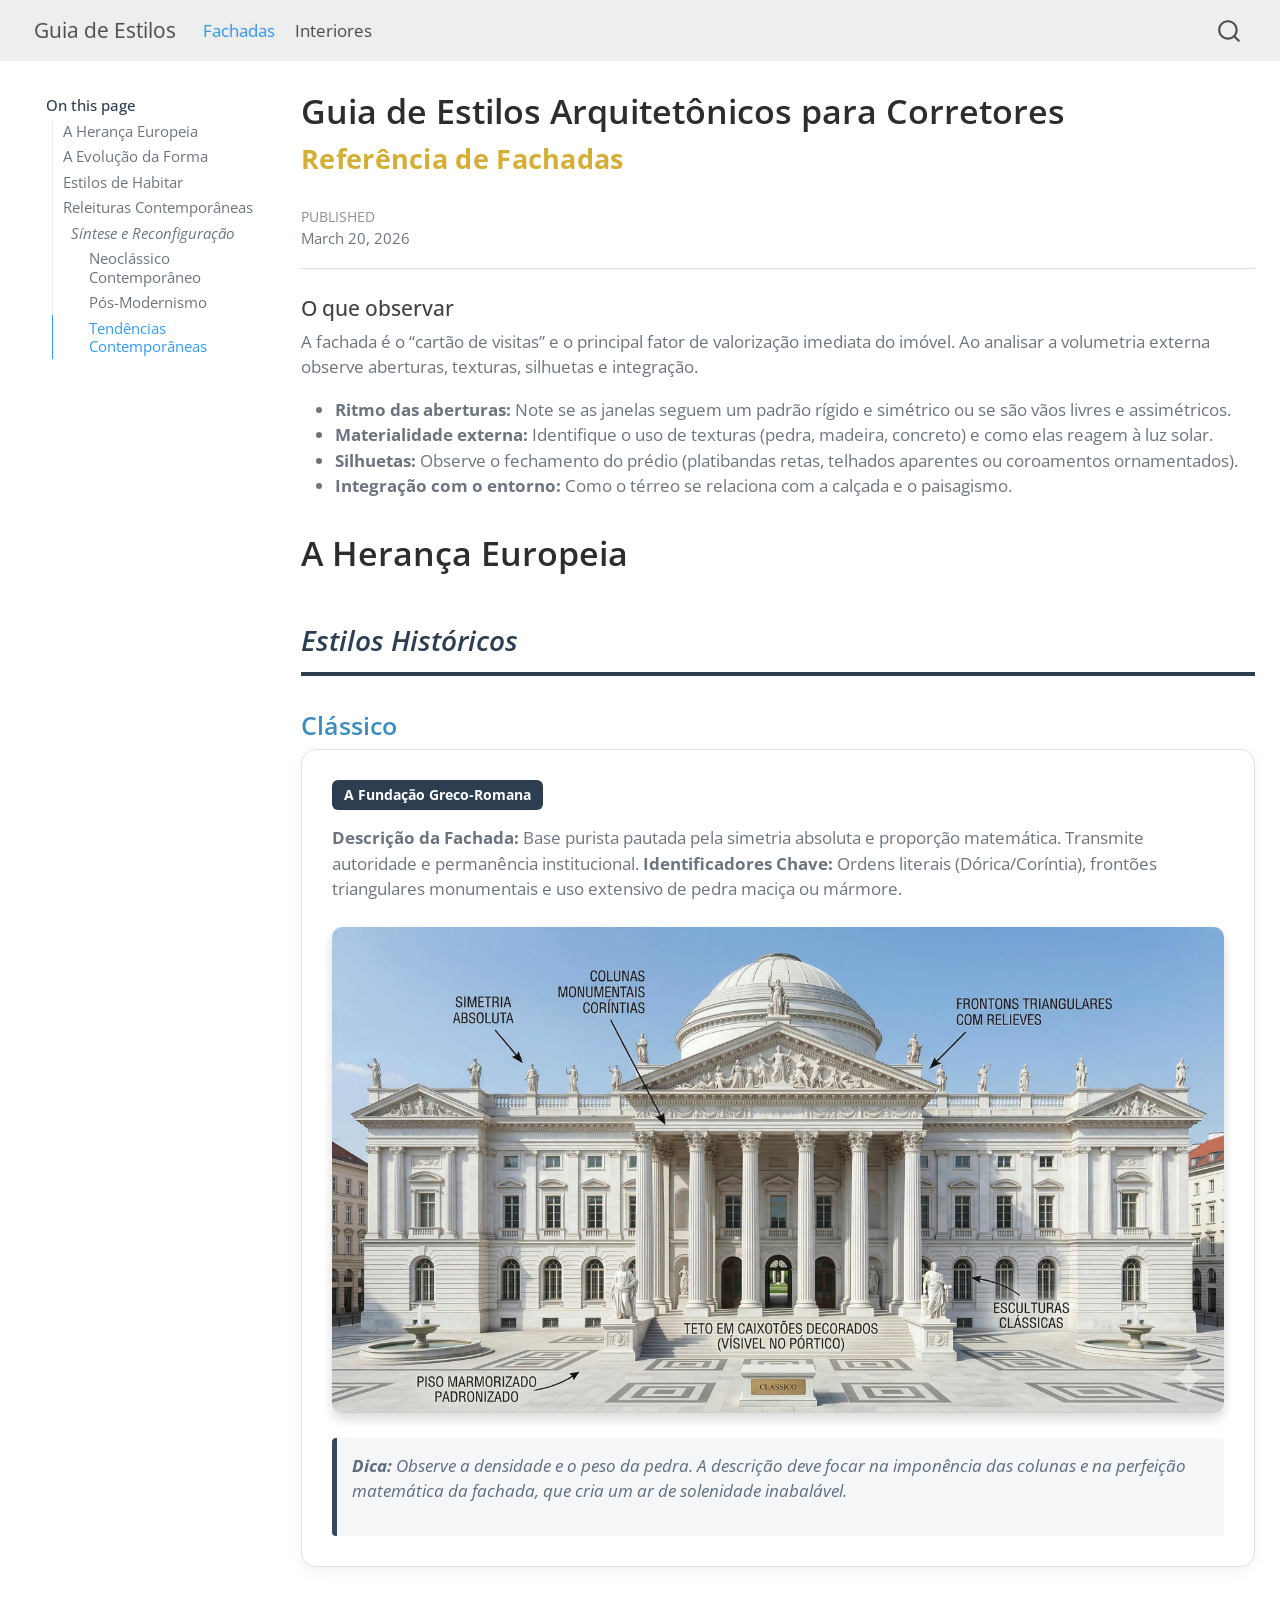
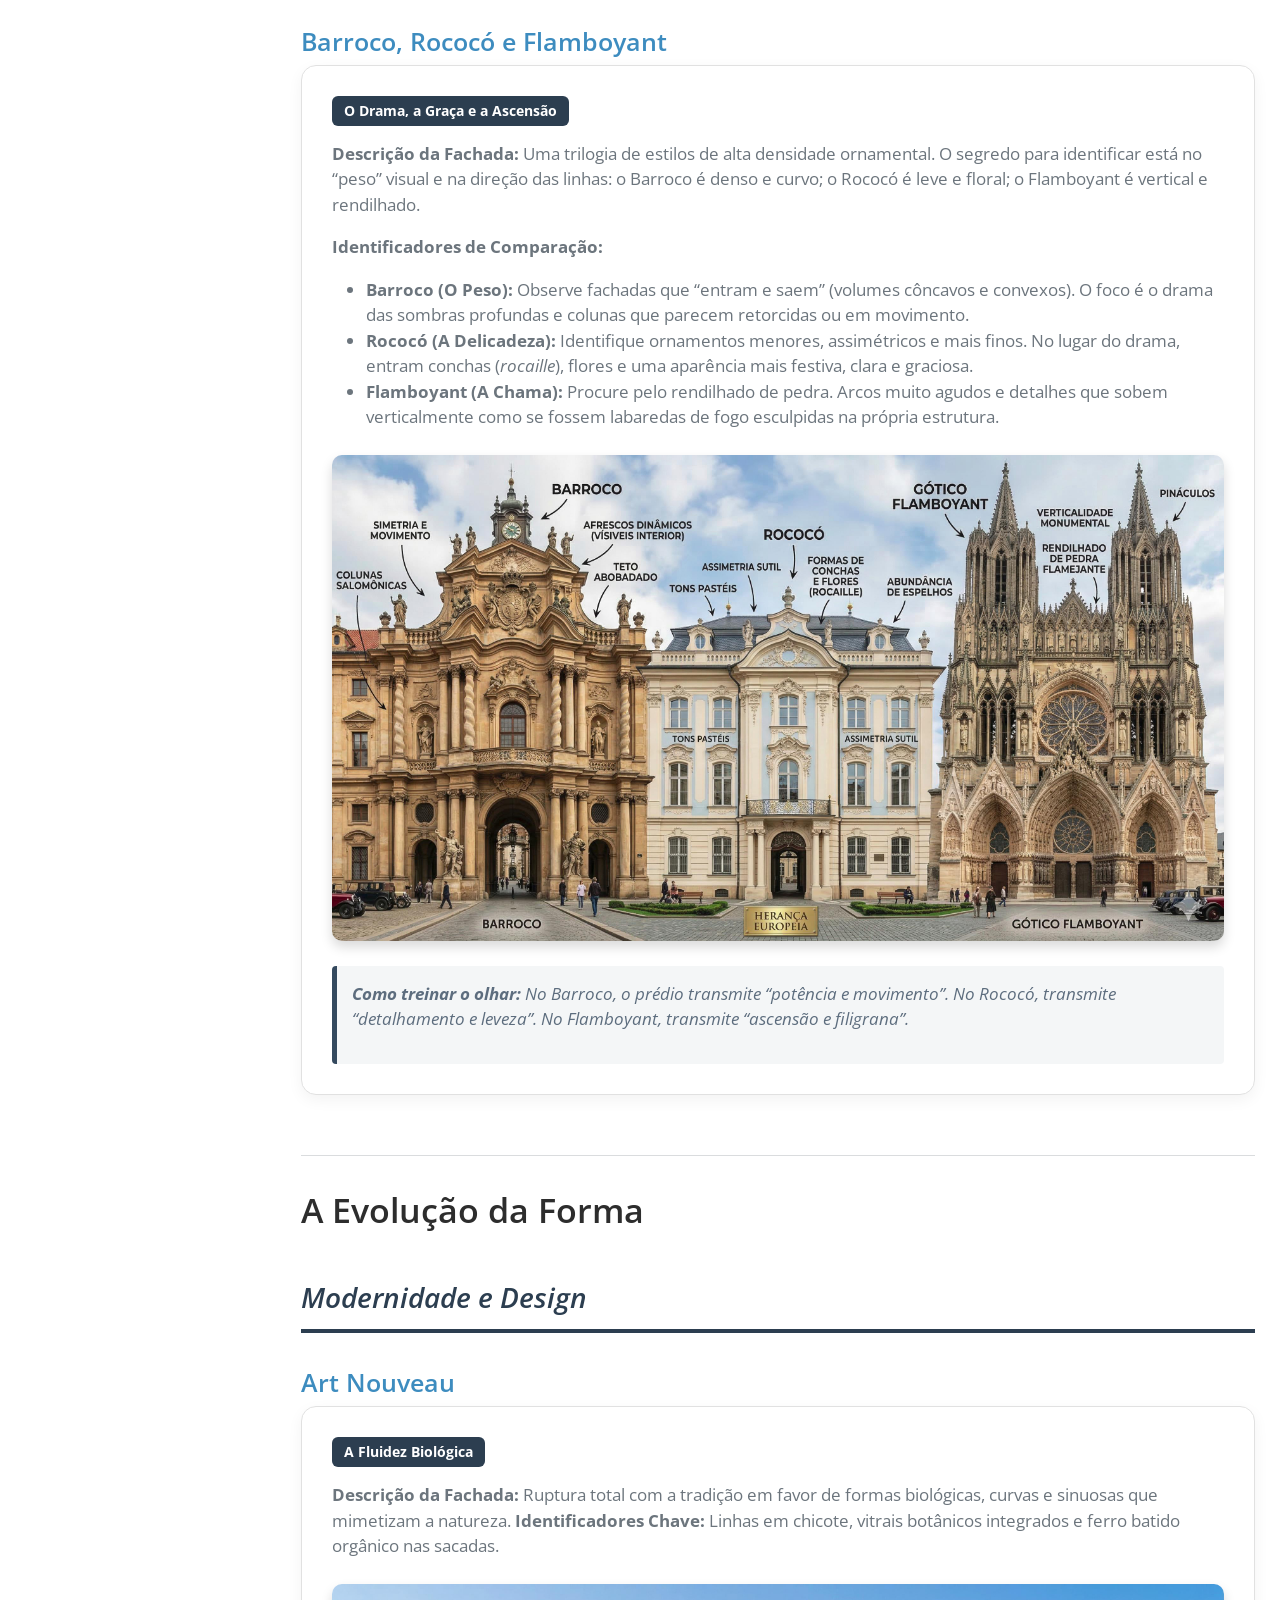
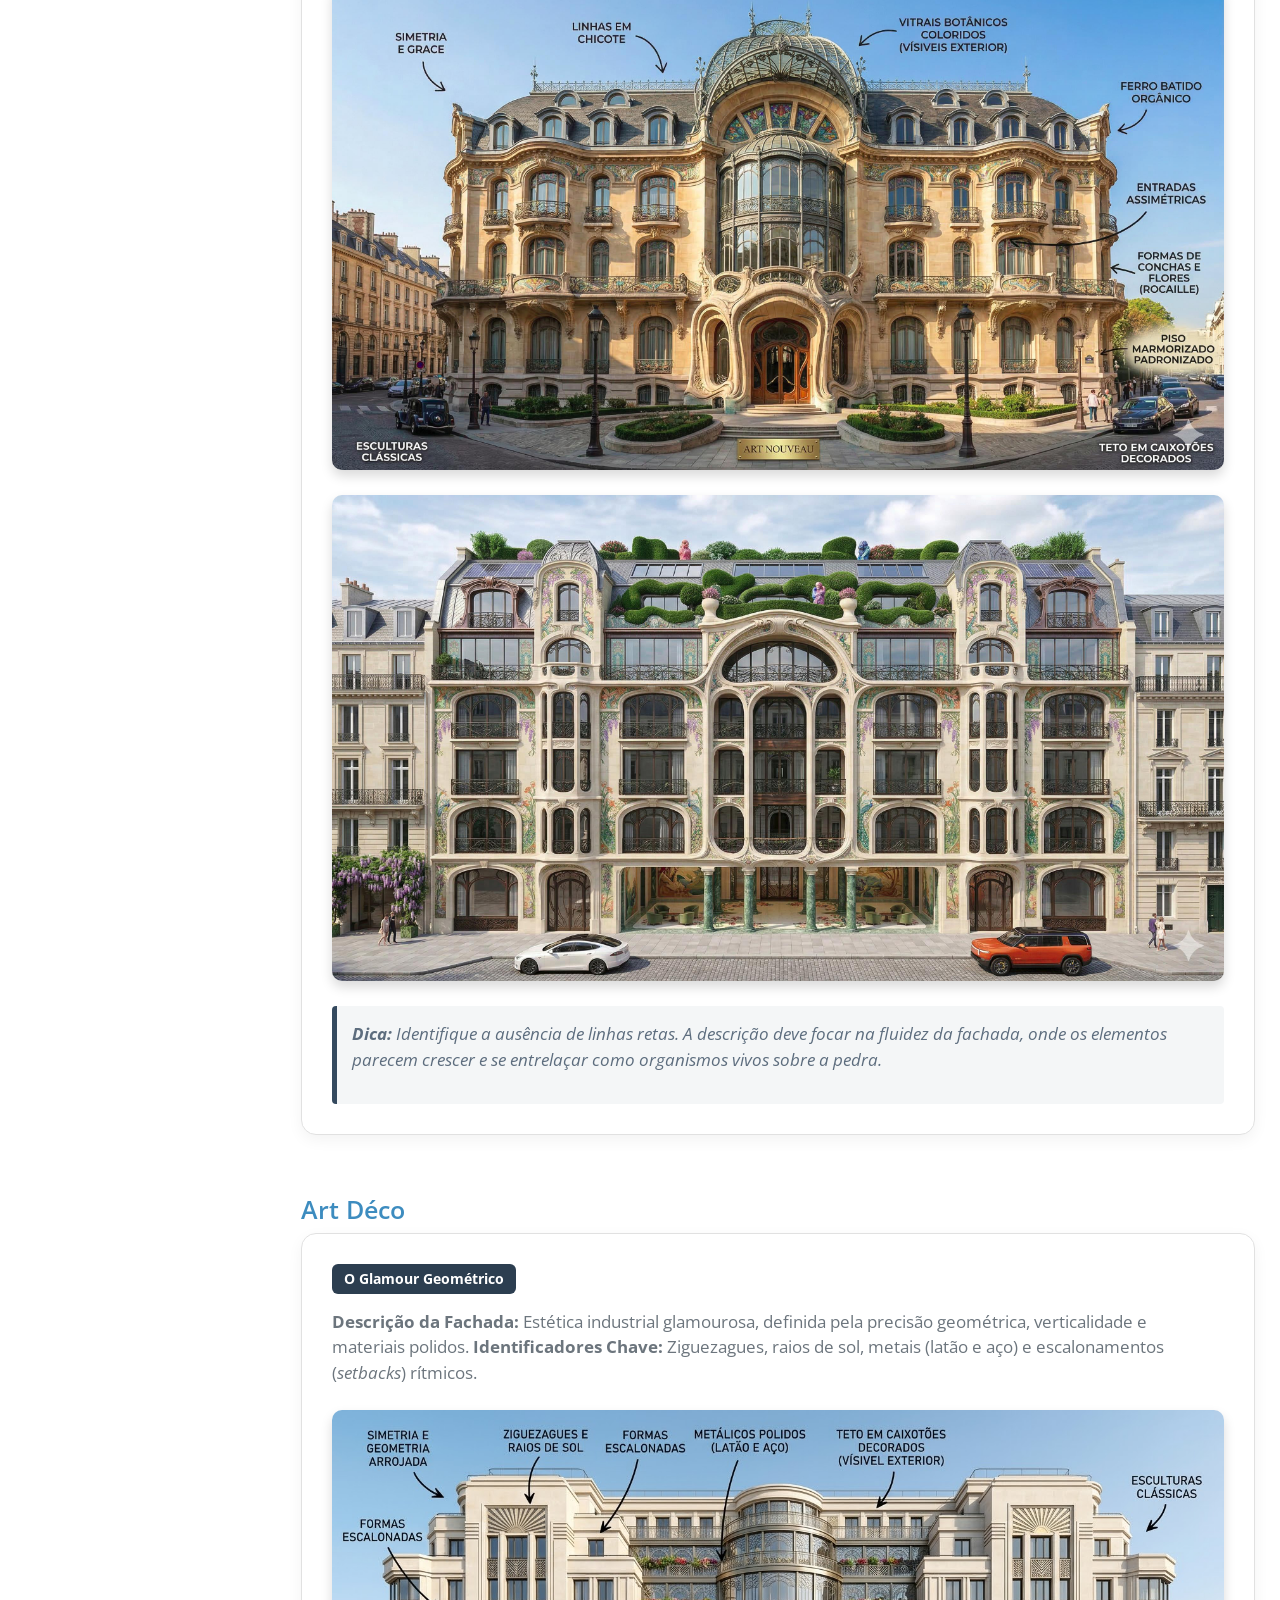
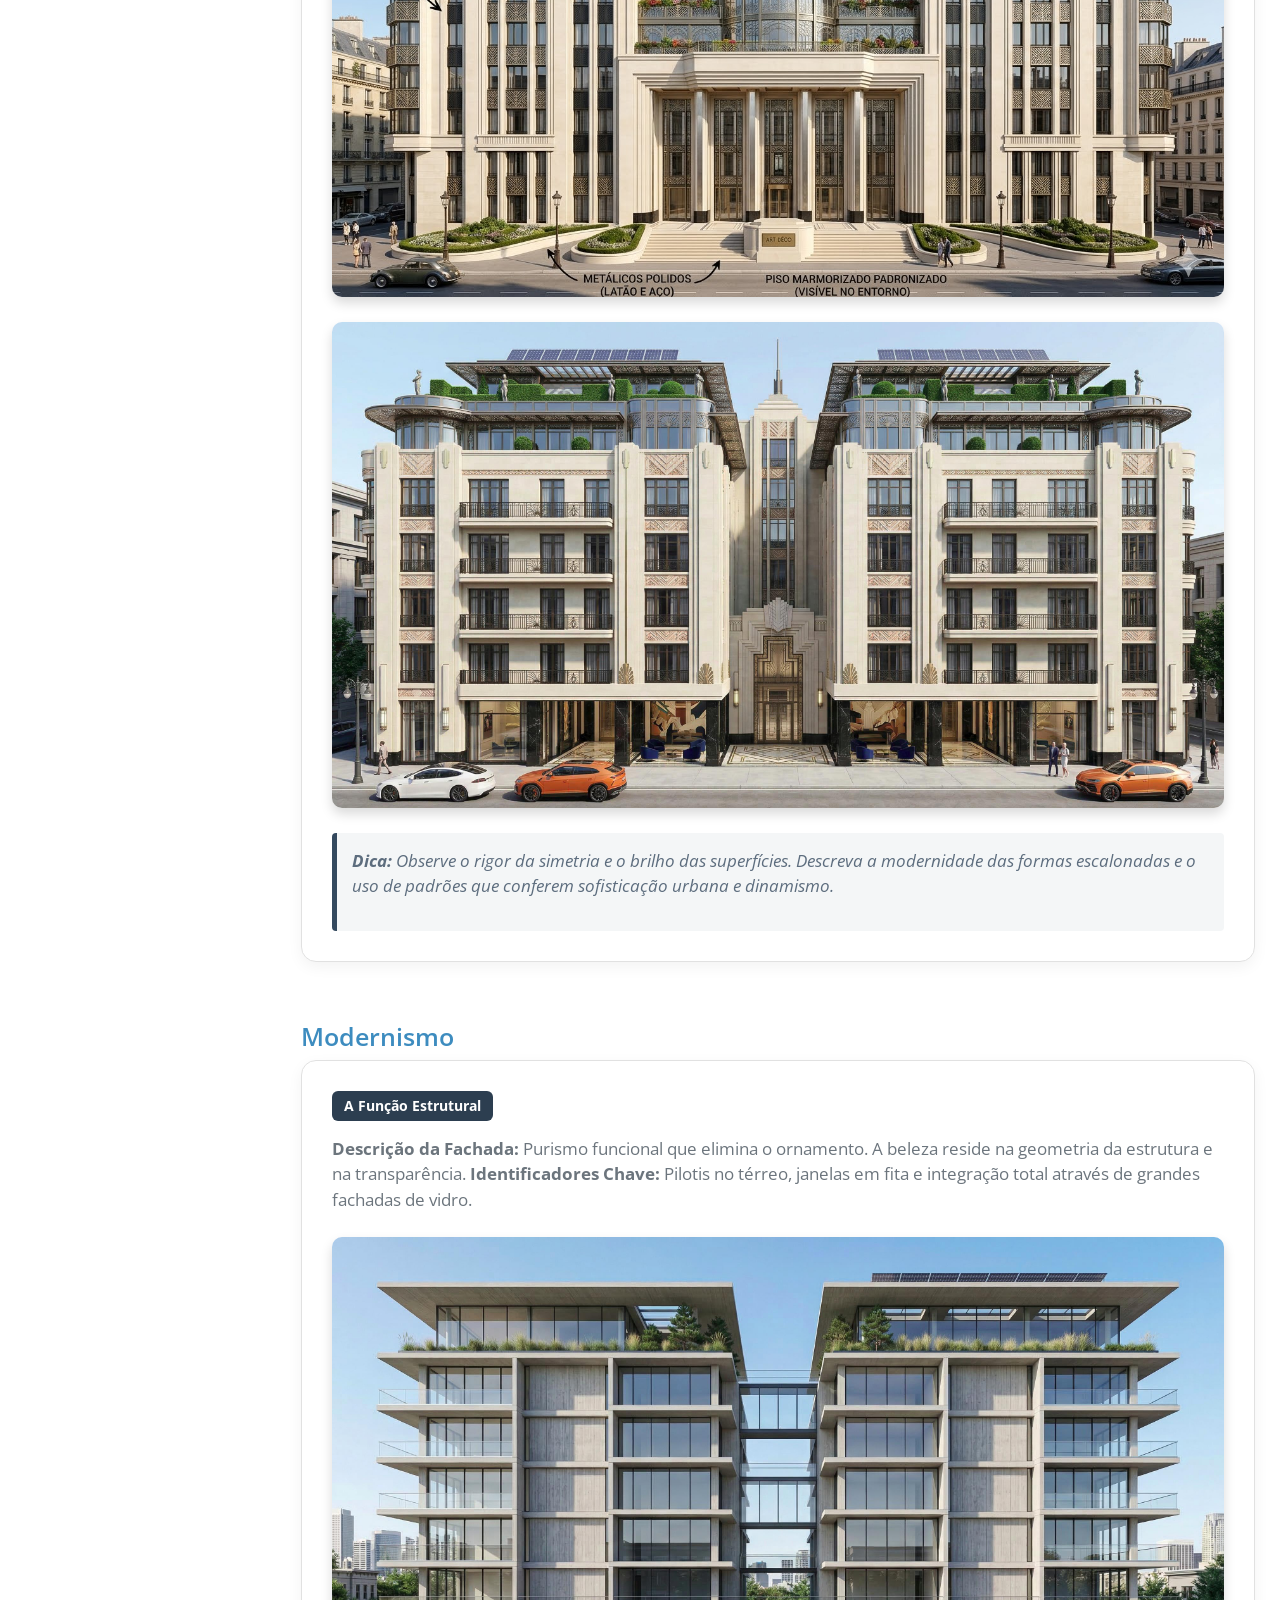
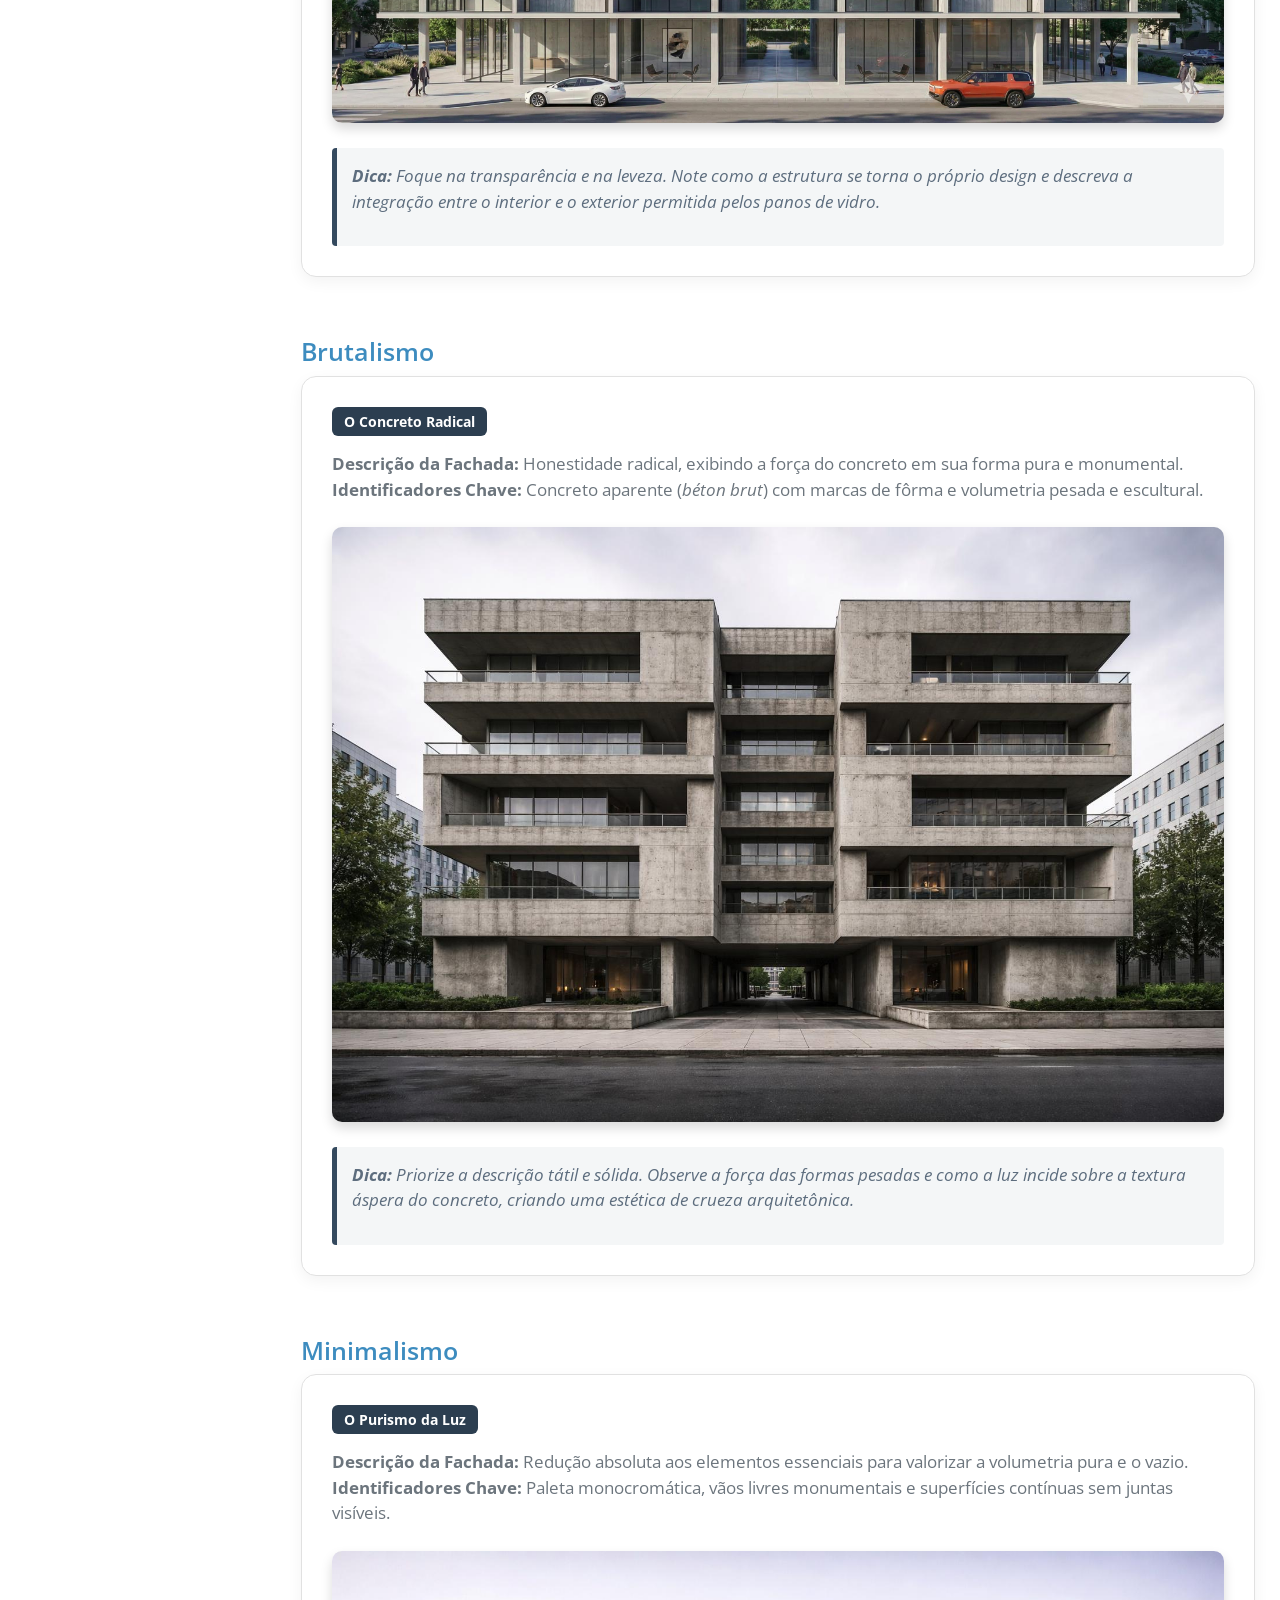
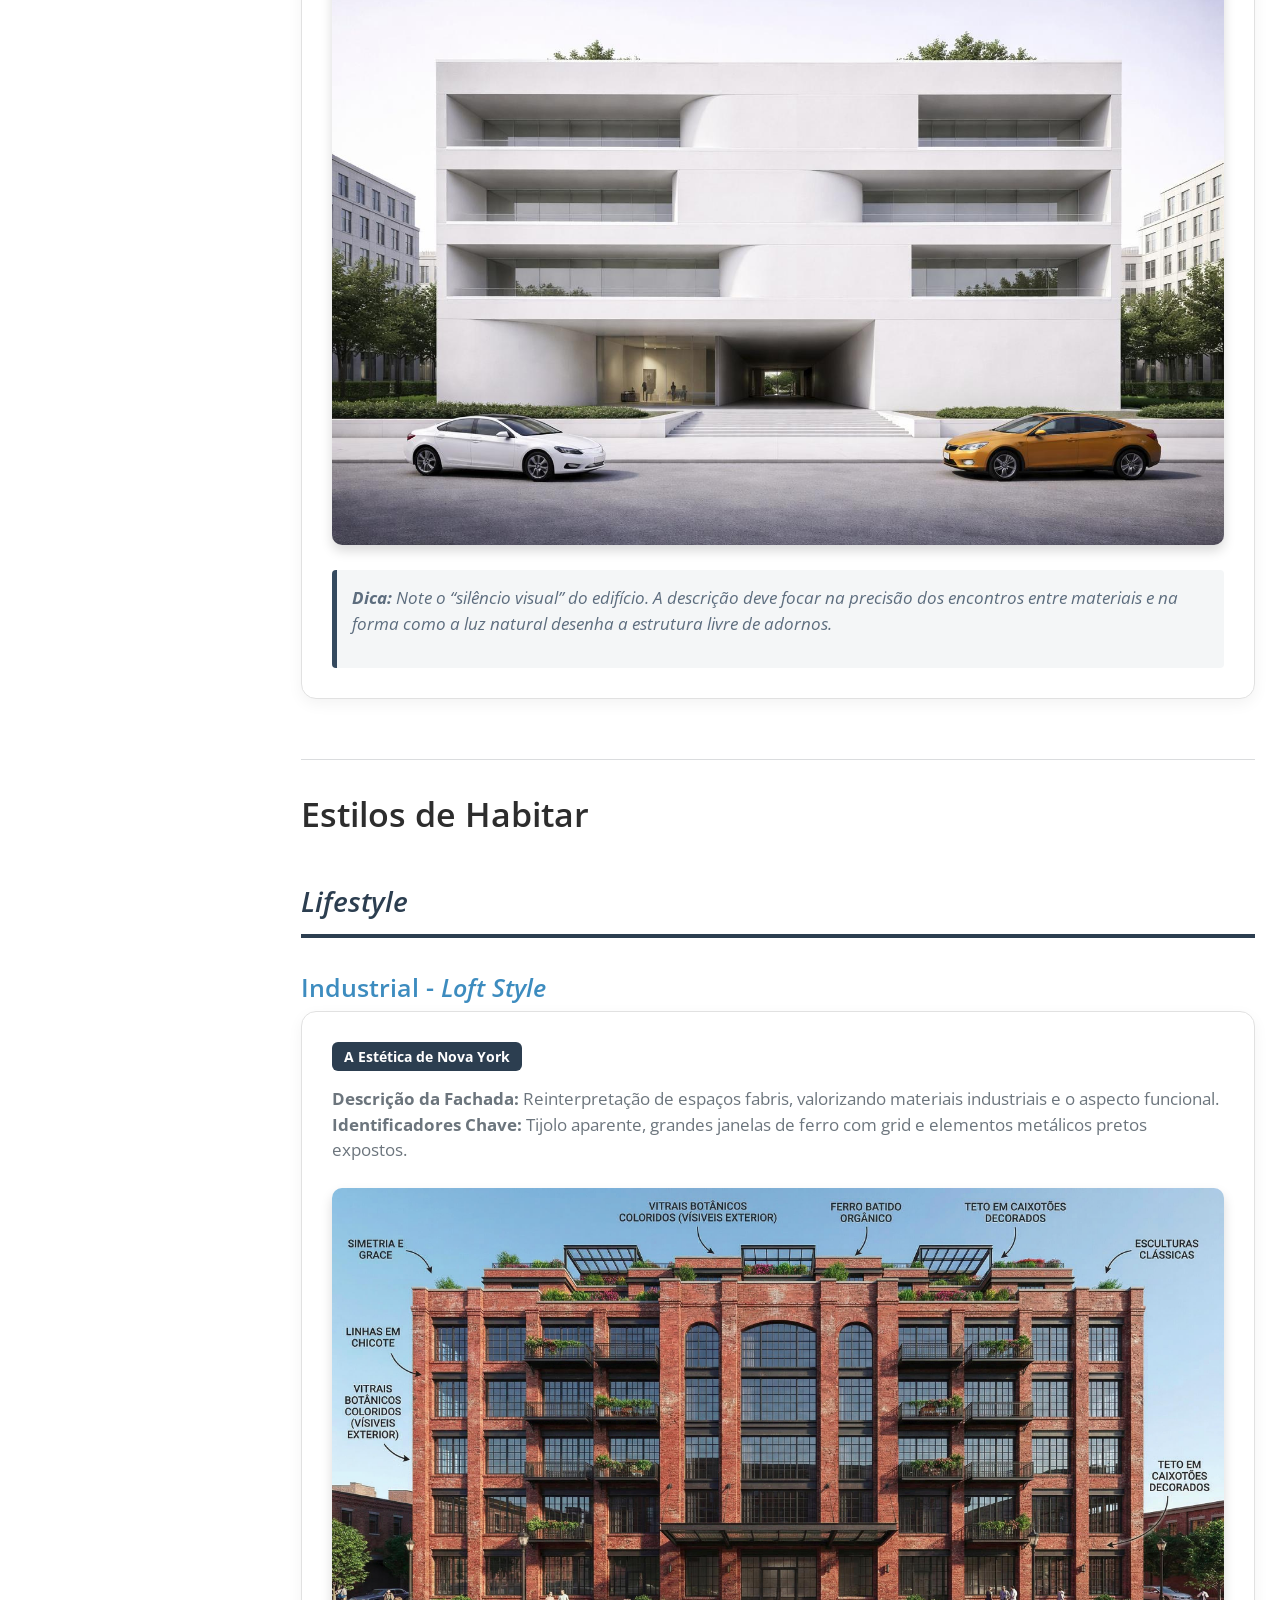
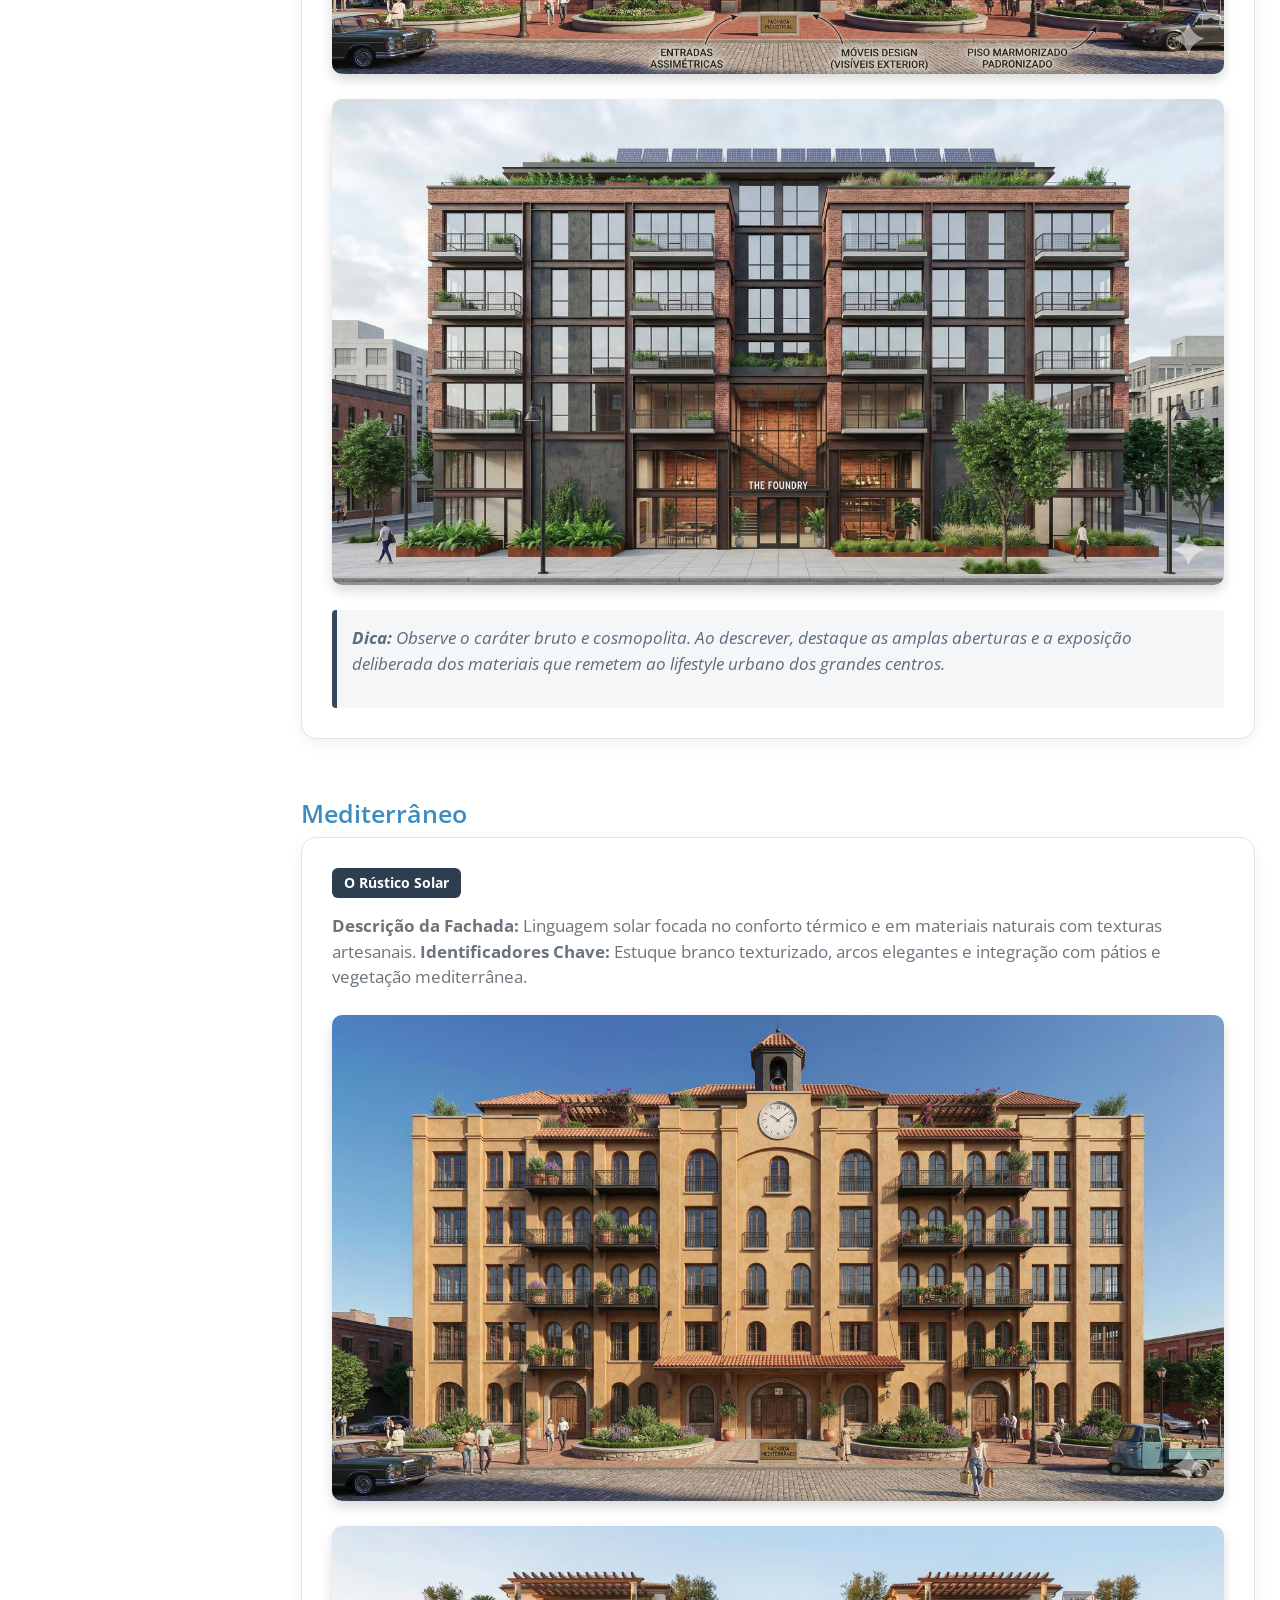
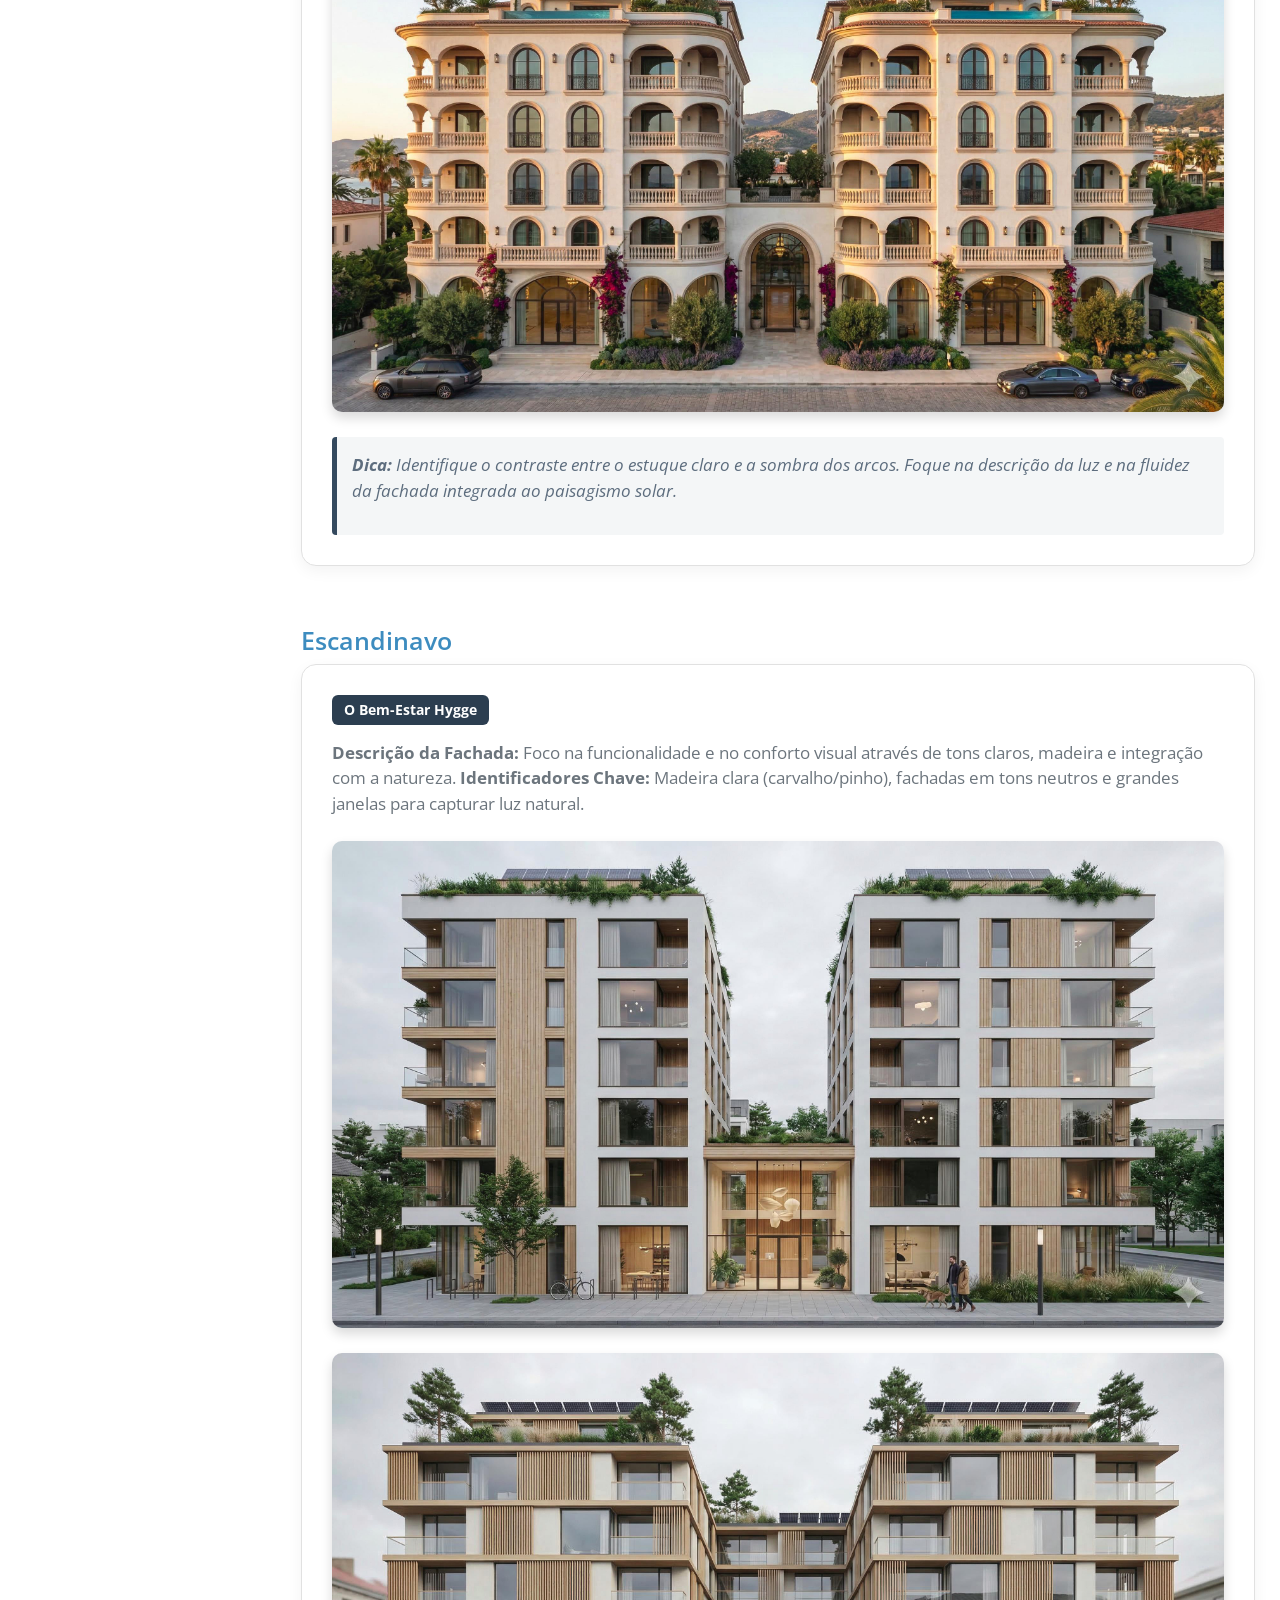
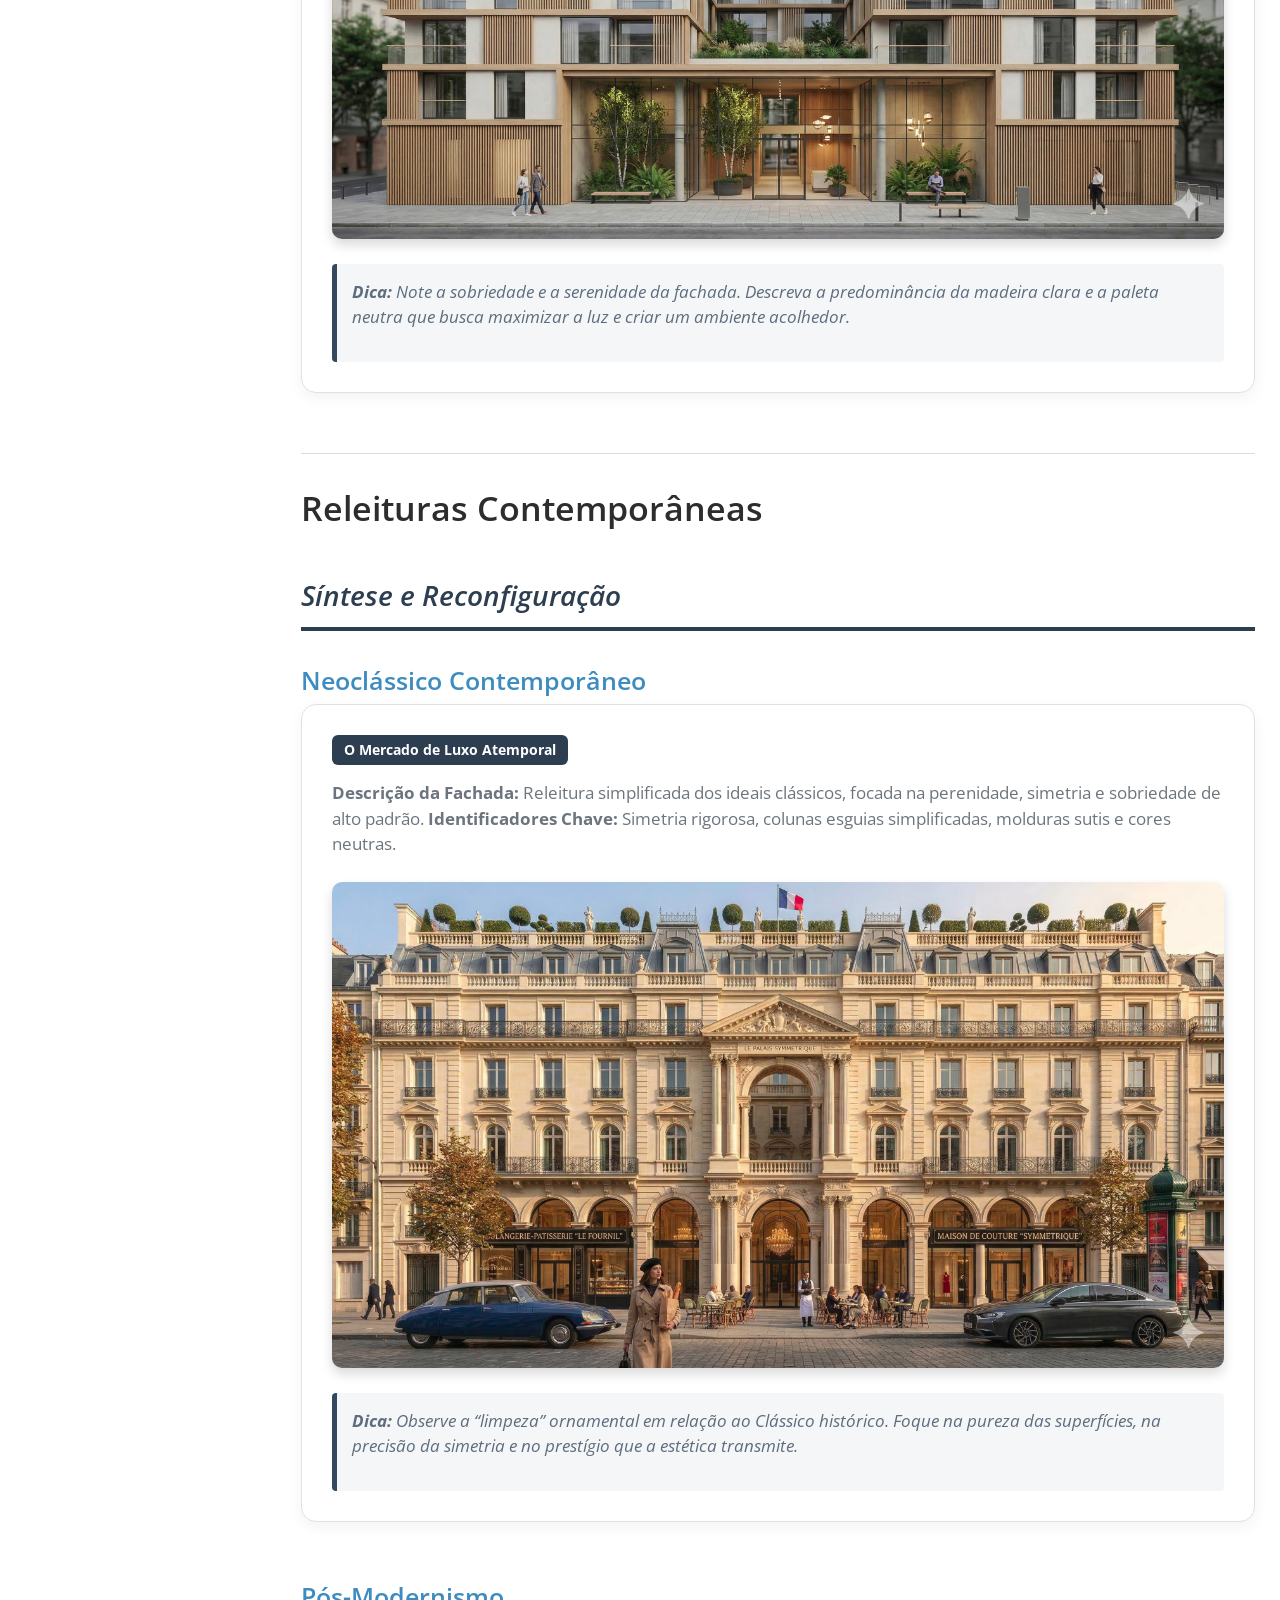
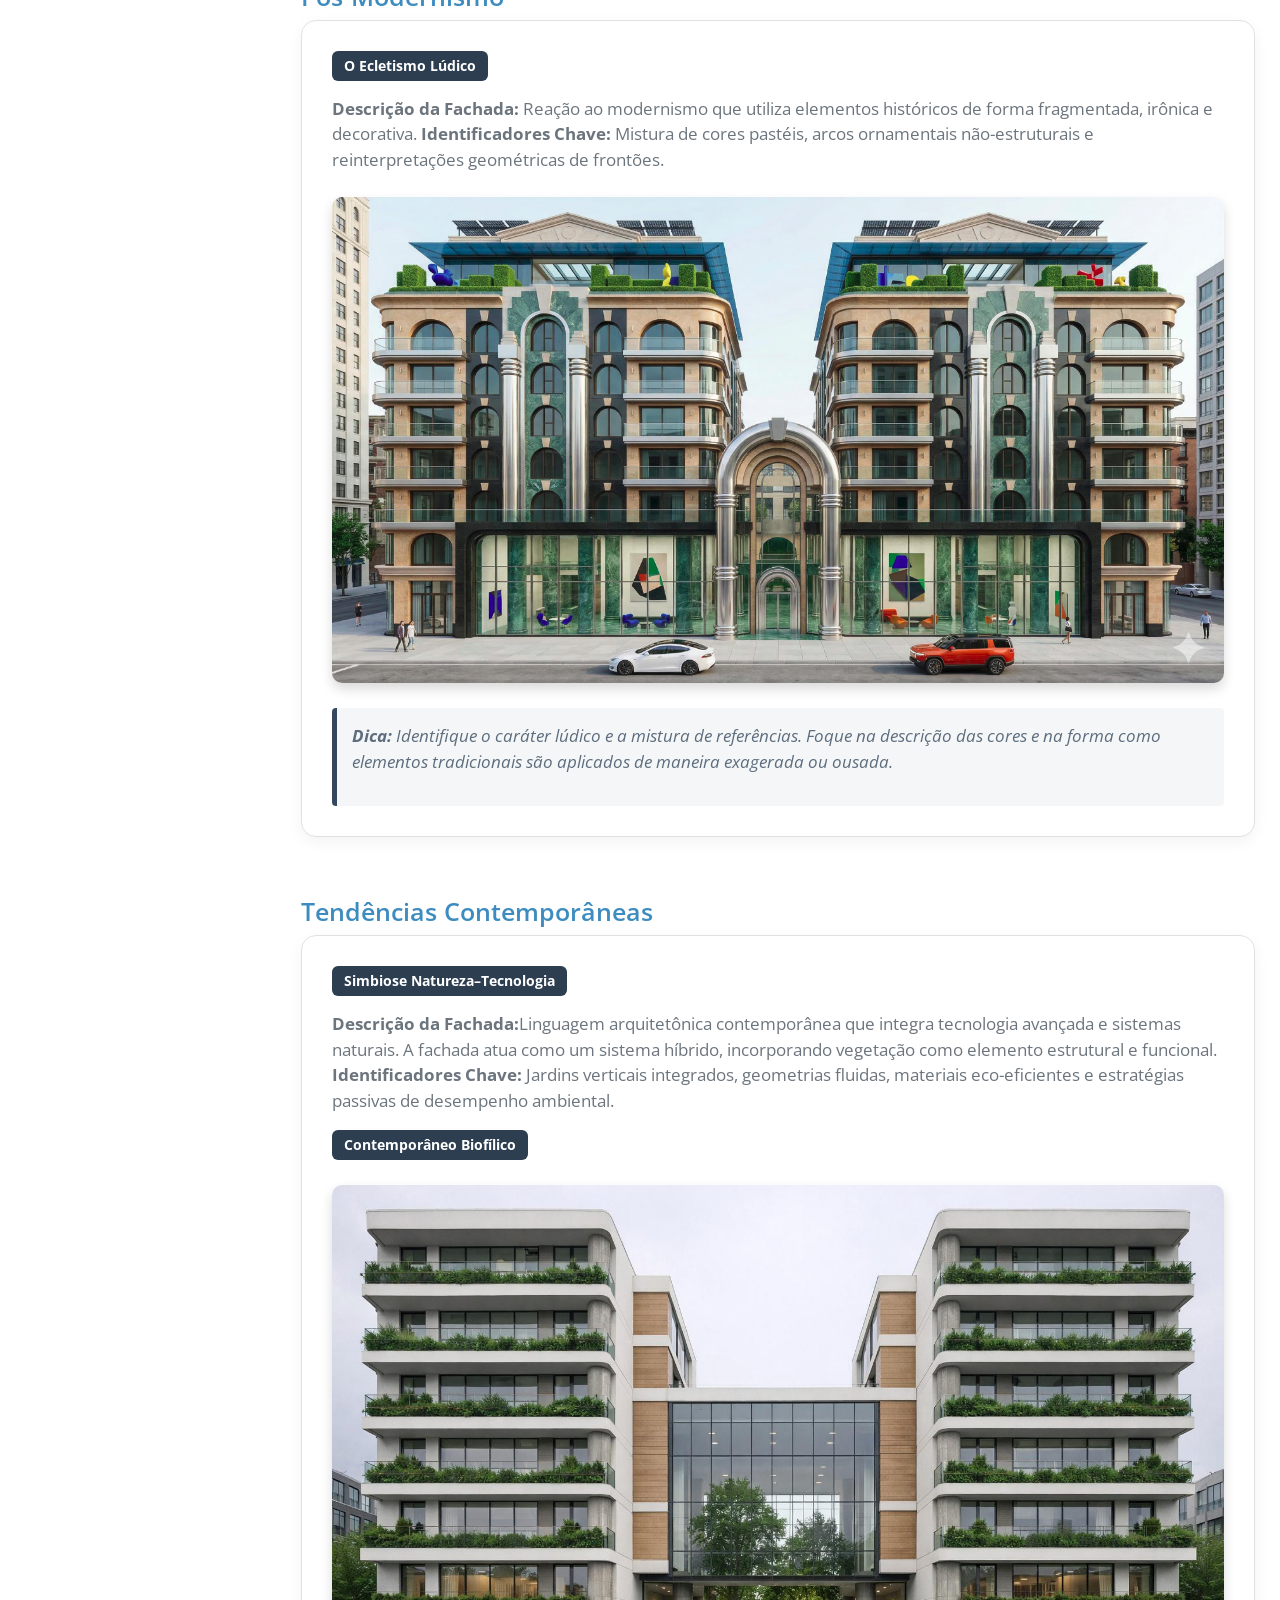
==== commit c7216b82: "regular maintenance" ====
--- a/fachadas.html
+++ b/fachadas.html
@@ -97,12 +97,12 @@
           <div class="collapse navbar-collapse" id="navbarCollapse">
             <ul class="navbar-nav navbar-nav-scroll me-auto">
   <li class="nav-item">
+    <a class="nav-link active" href="./fachadas.html" aria-current="page"> 
+<span class="menu-text">Fachadas</span></a>
+  </li>  
+  <li class="nav-item">
     <a class="nav-link" href="./interiores.html"> 
 <span class="menu-text">Interiores</span></a>
-  </li>  
-  <li class="nav-item">
-    <a class="nav-link active" href="./fachadas.html" aria-current="page"> 
-<span class="menu-text">Fachadas</span></a>
   </li>  
 </ul>
           </div> <!-- /navcollapse -->
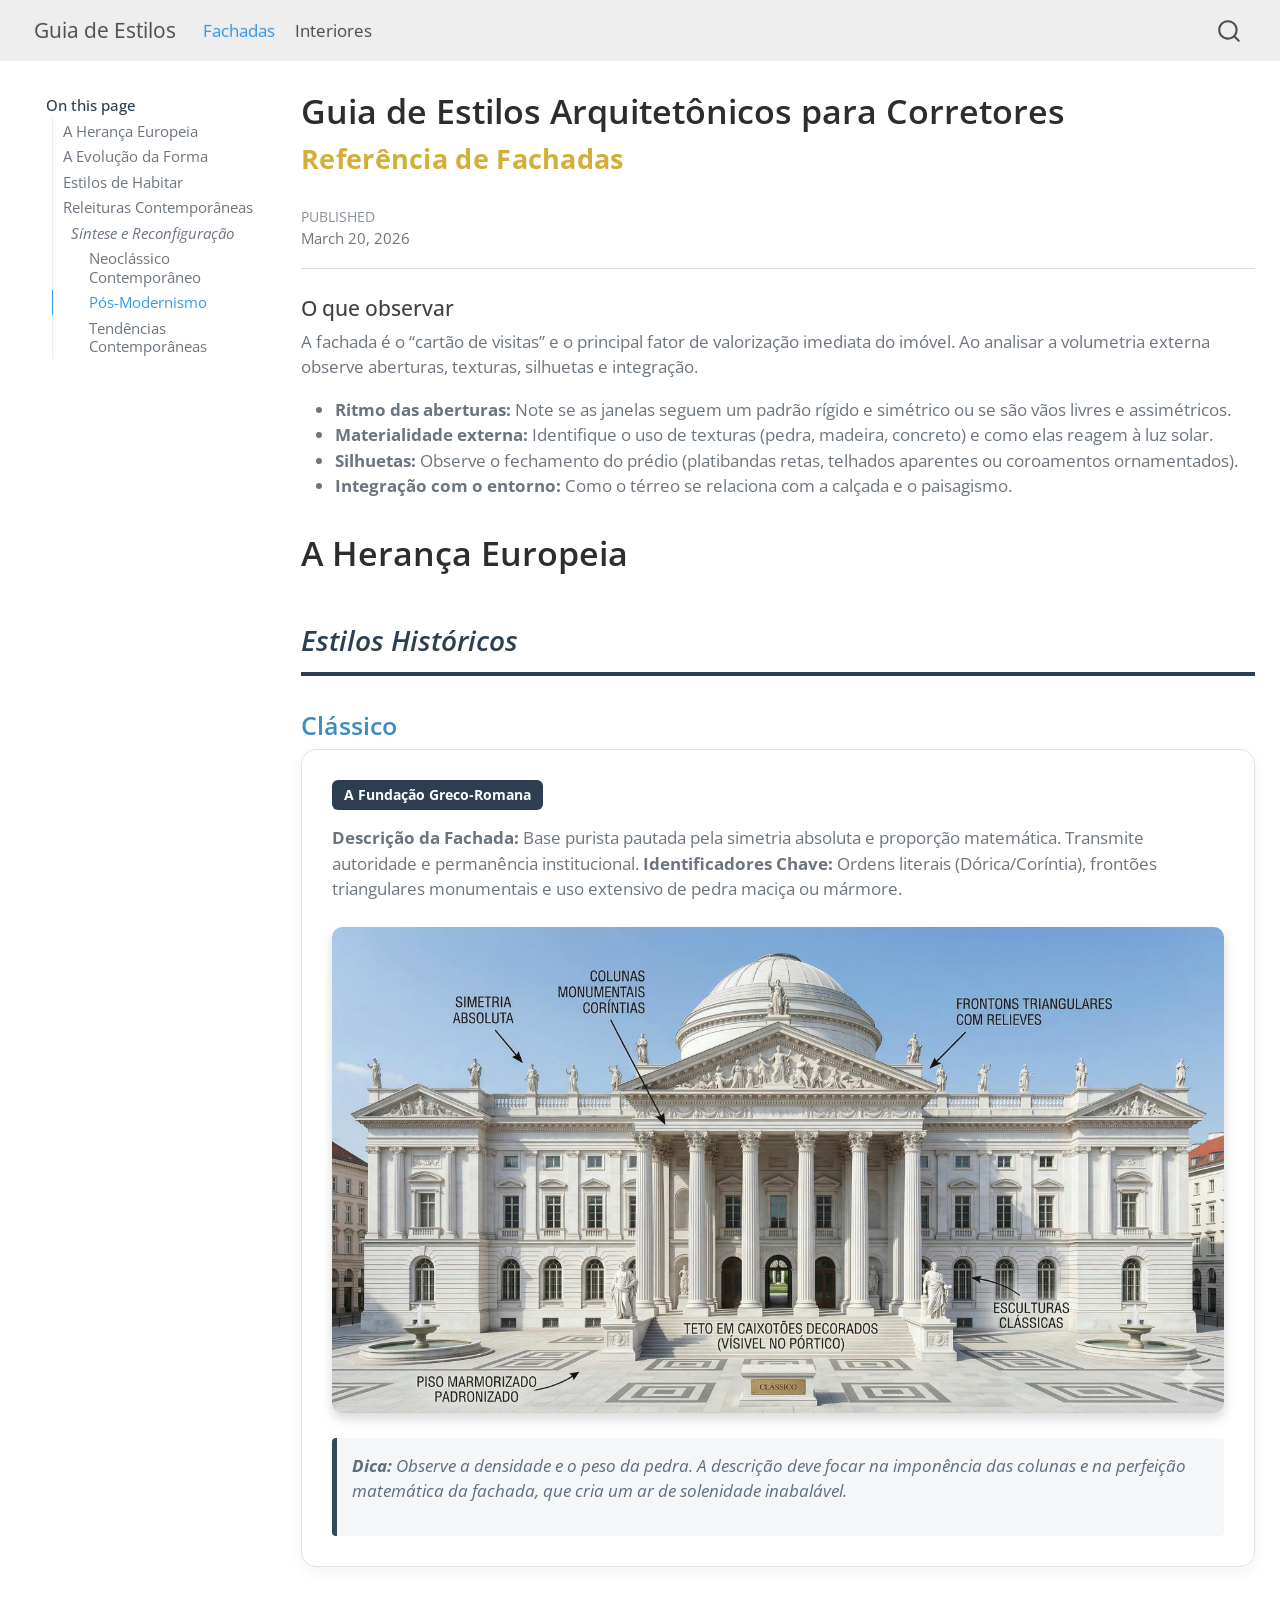
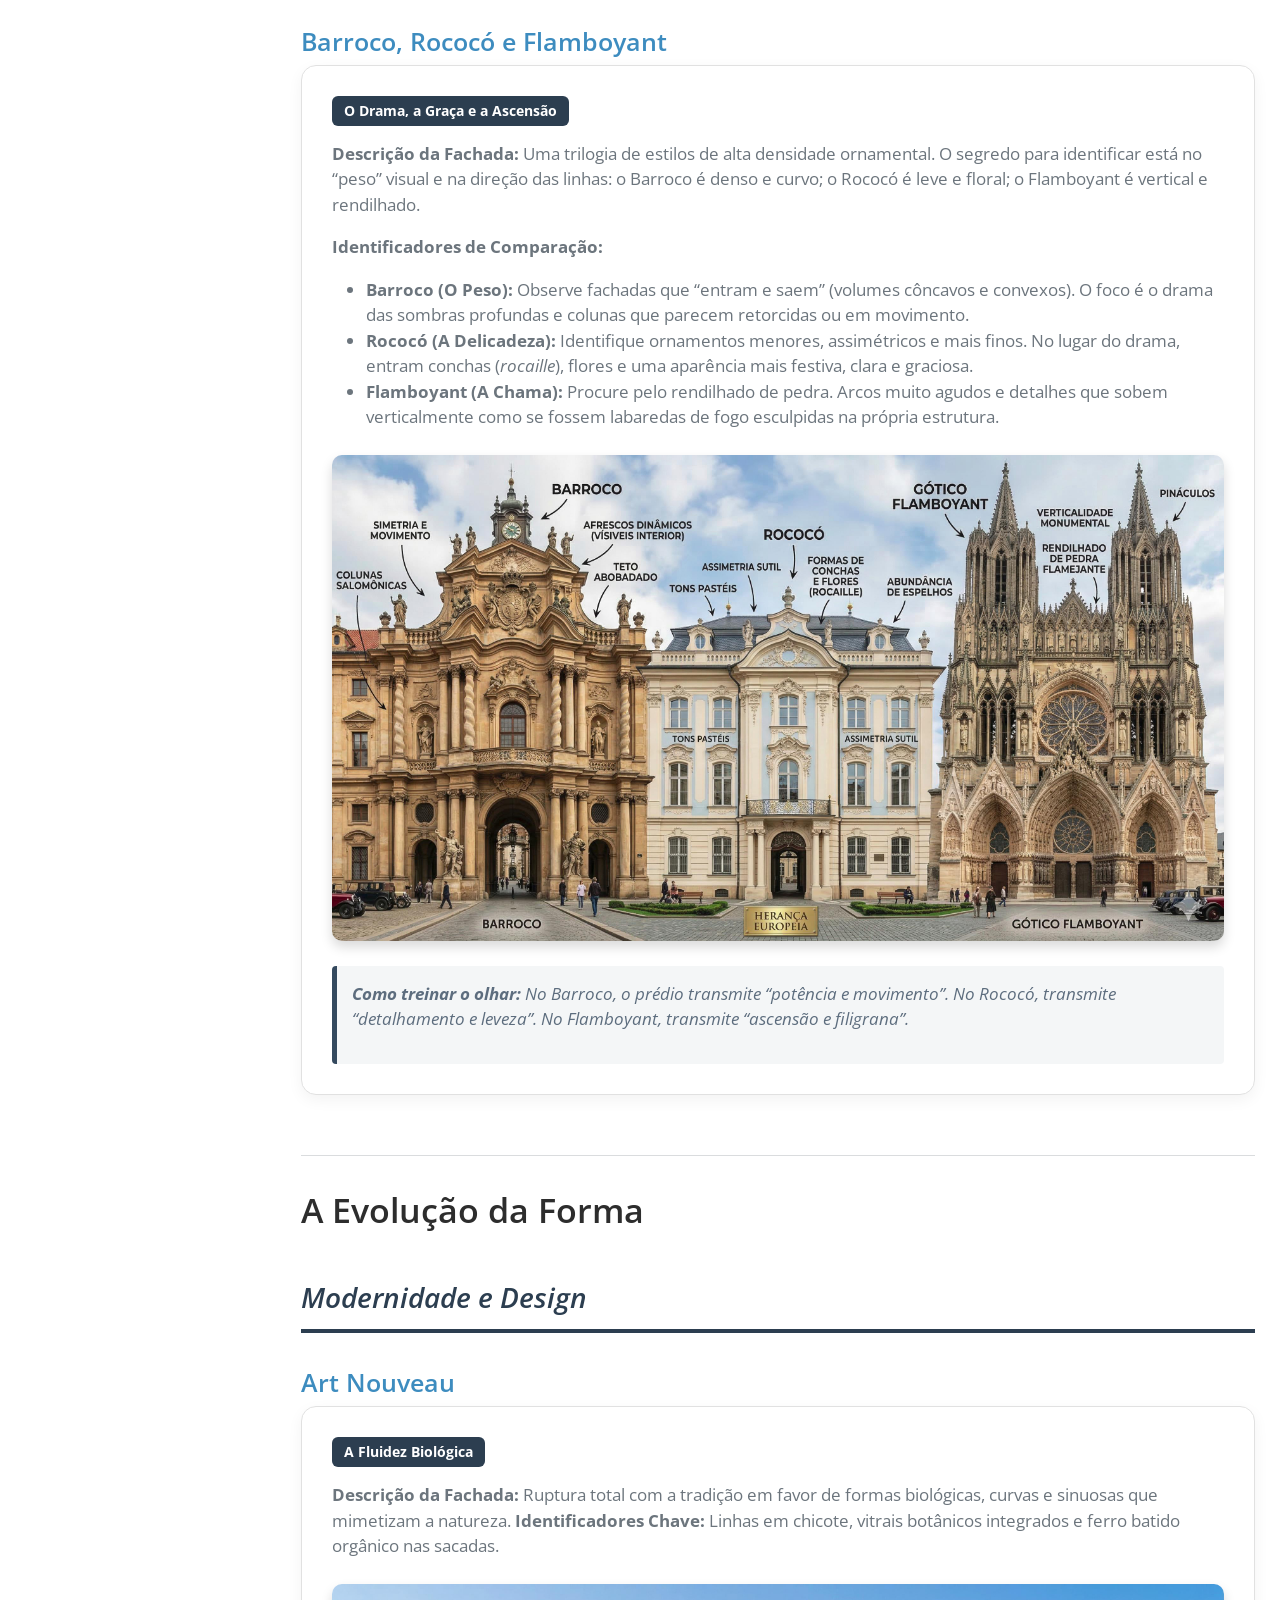
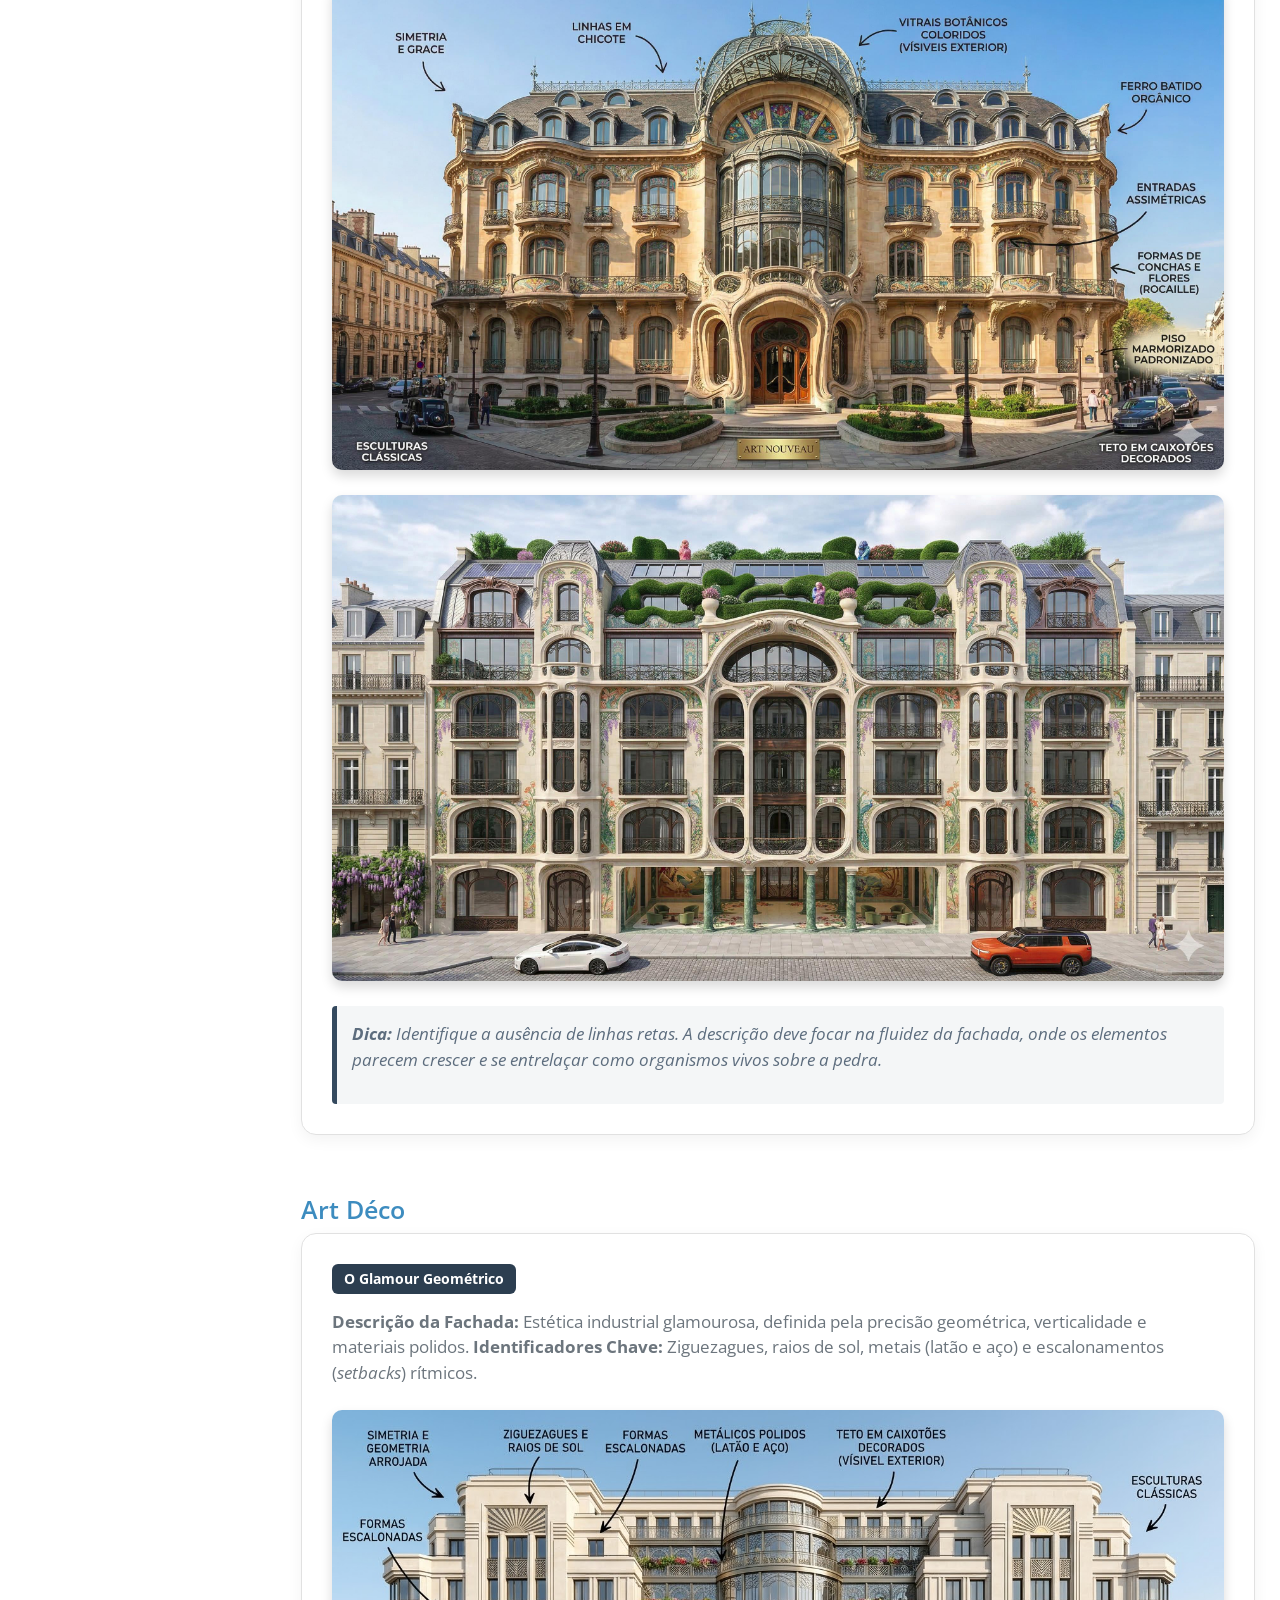
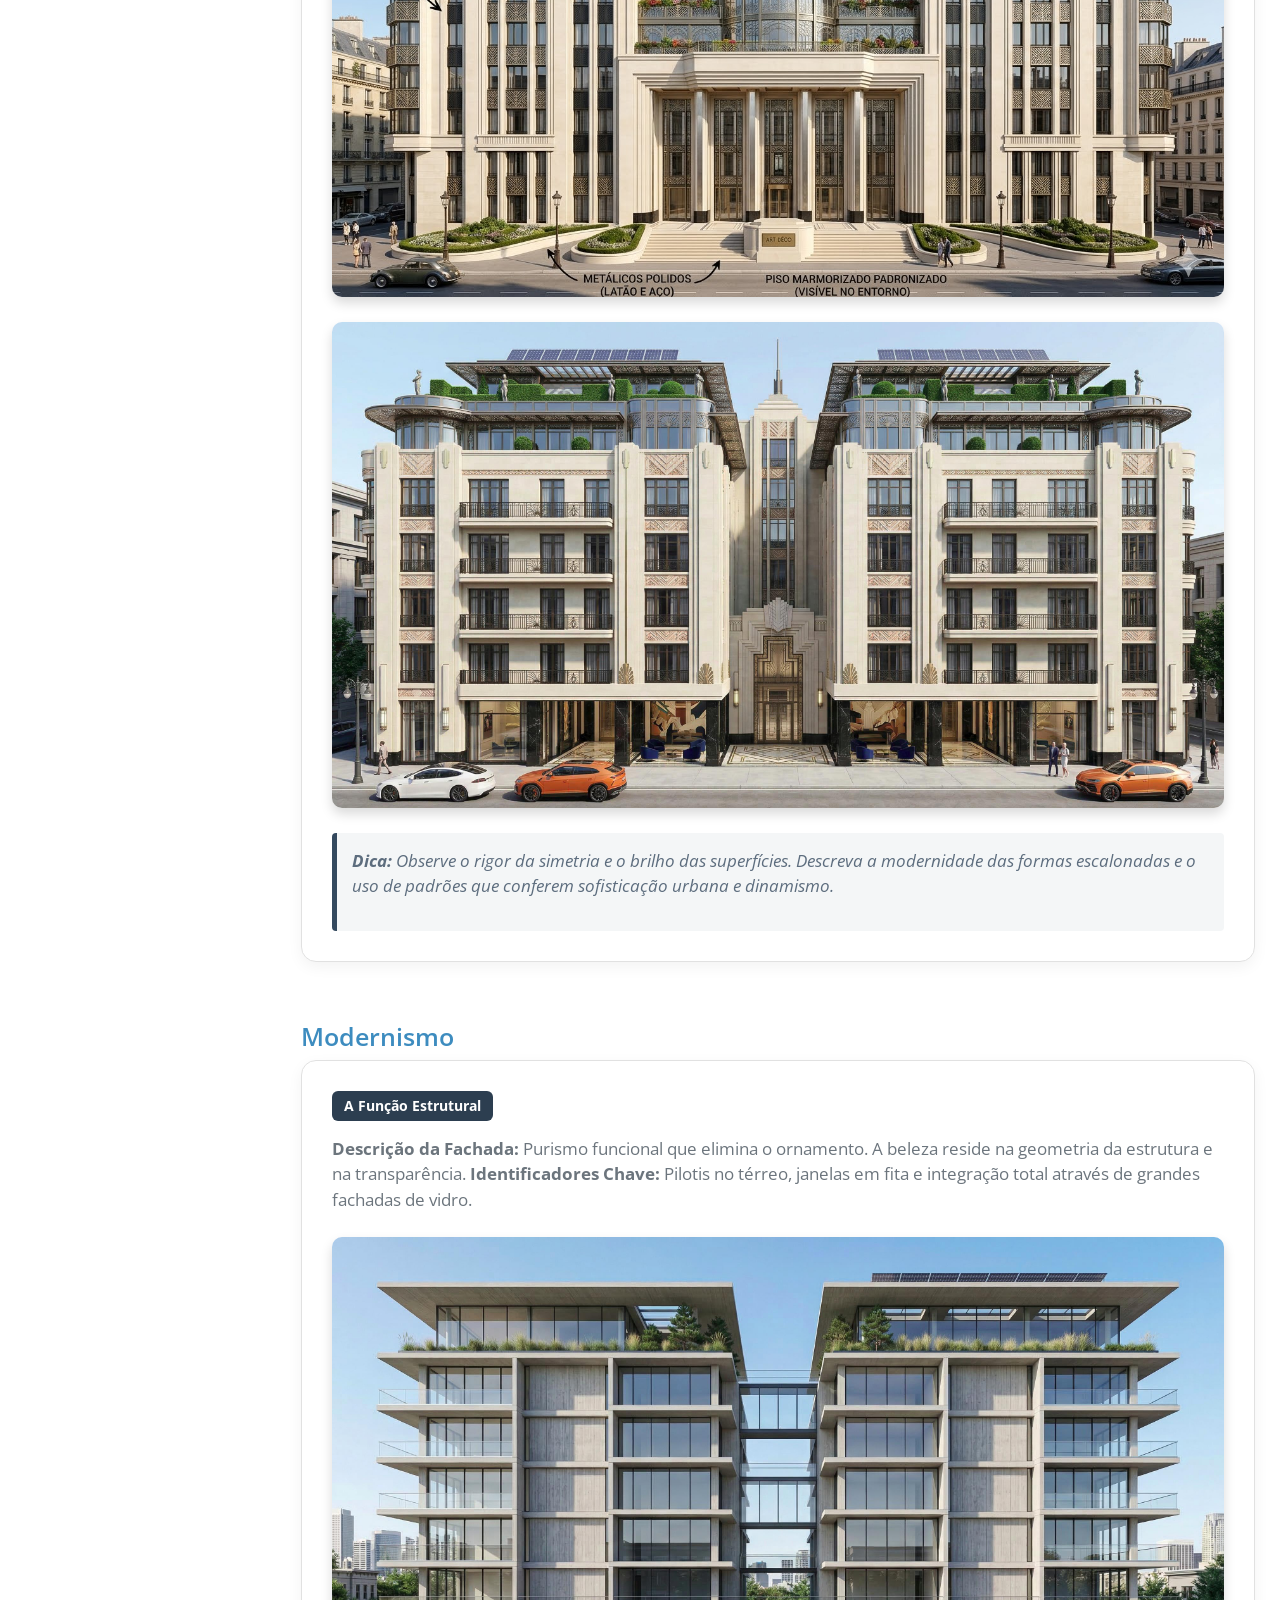
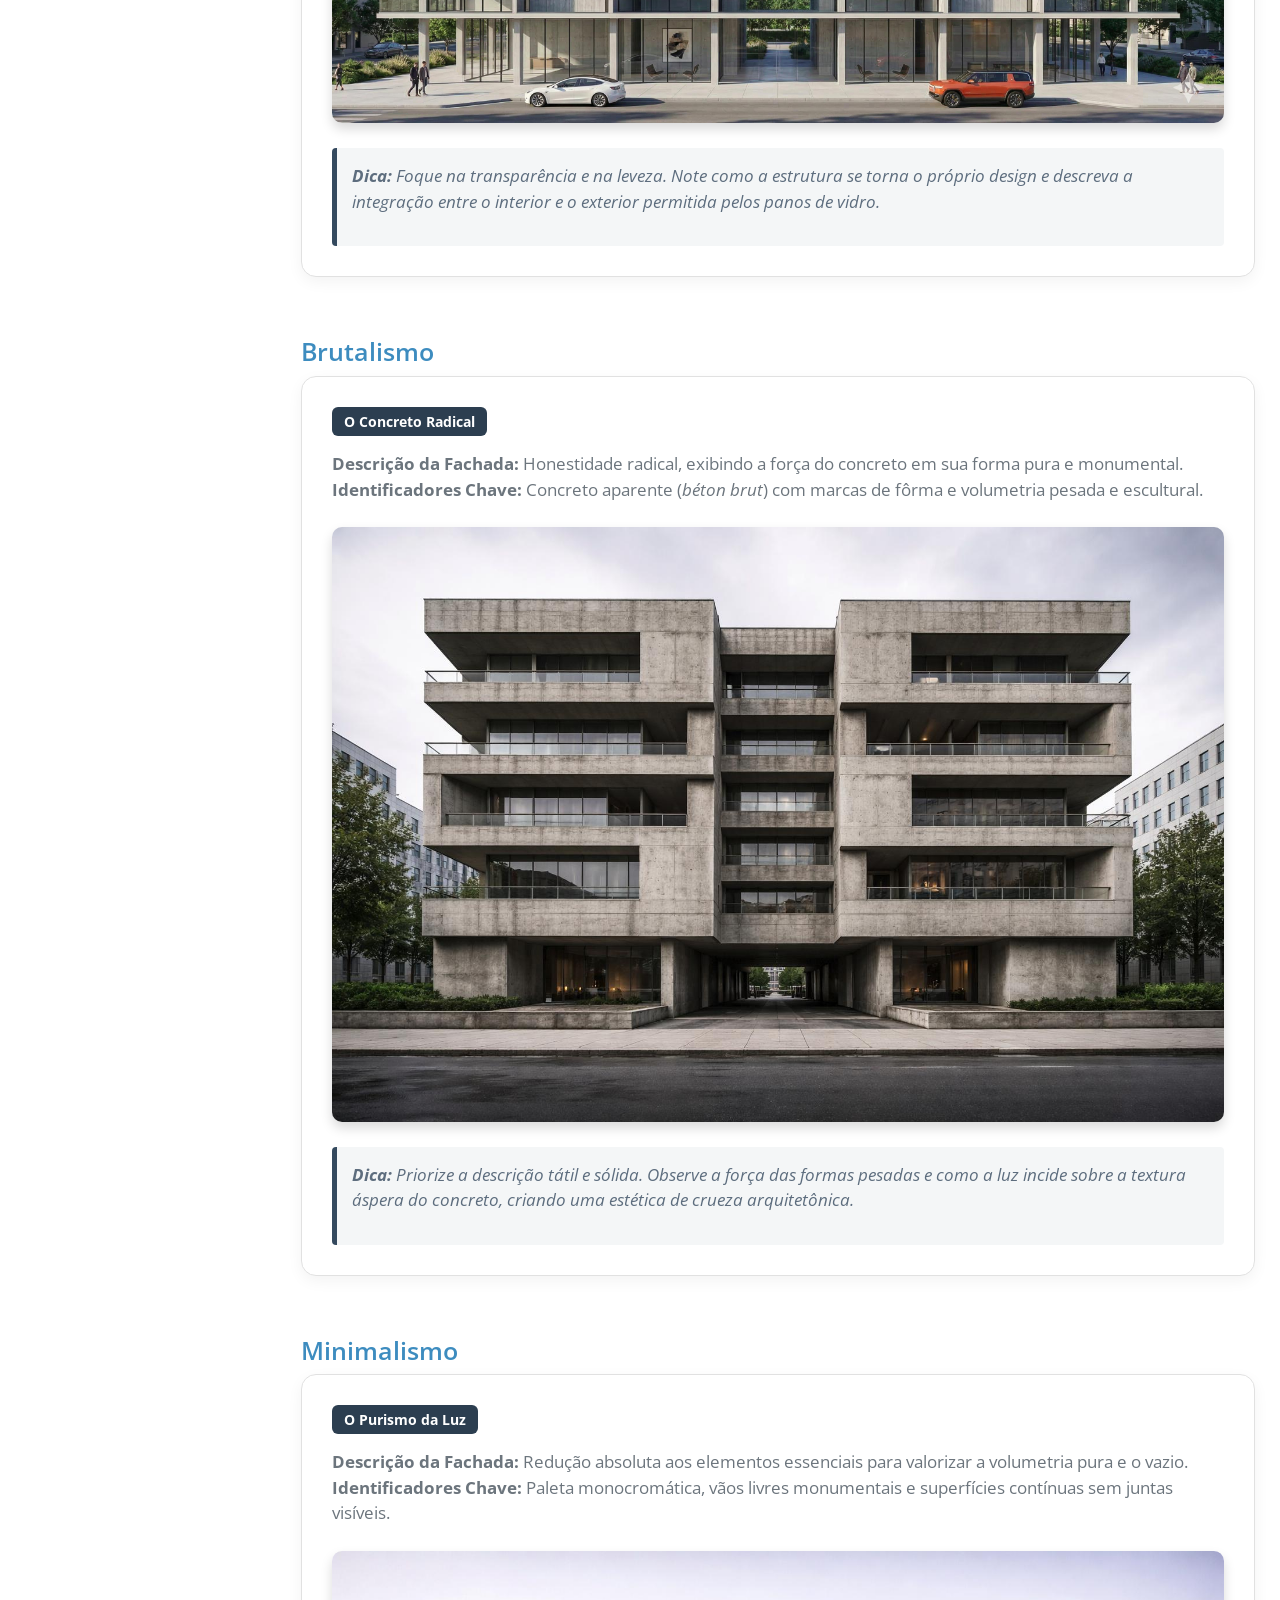
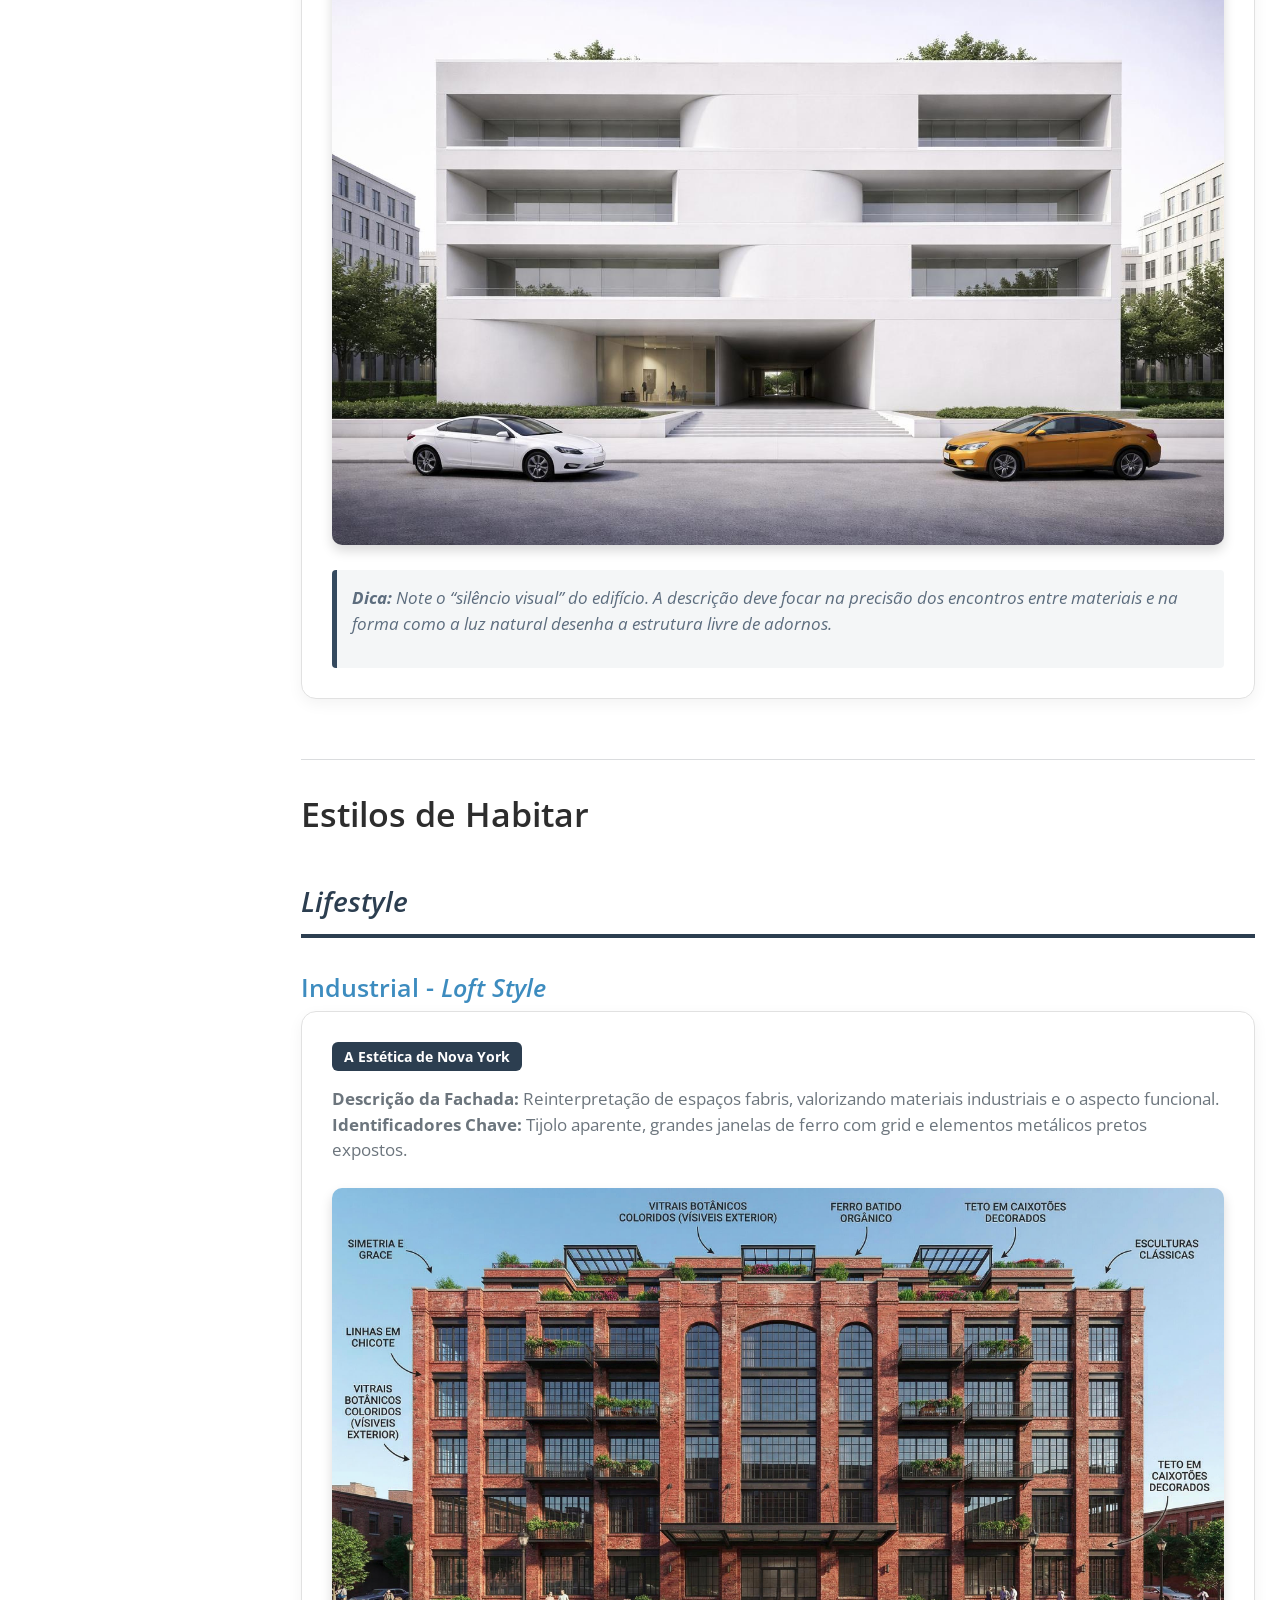
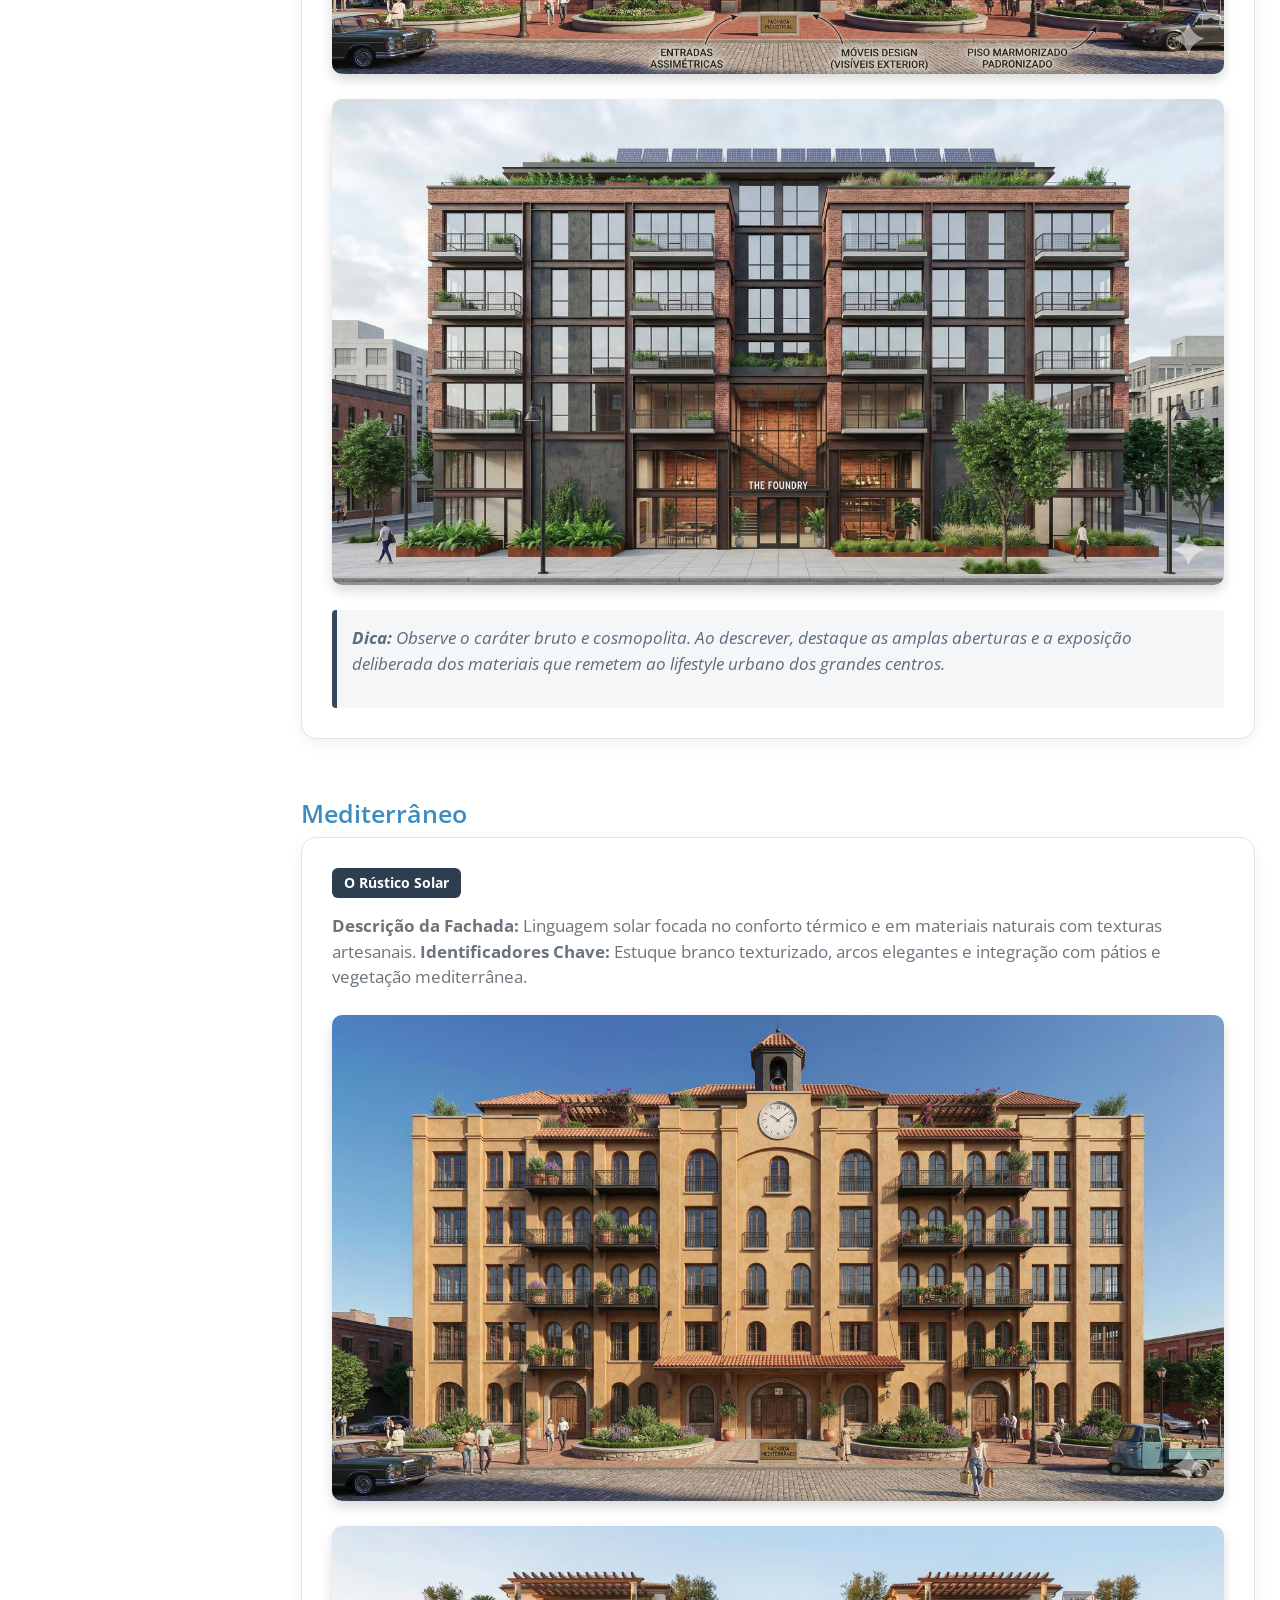
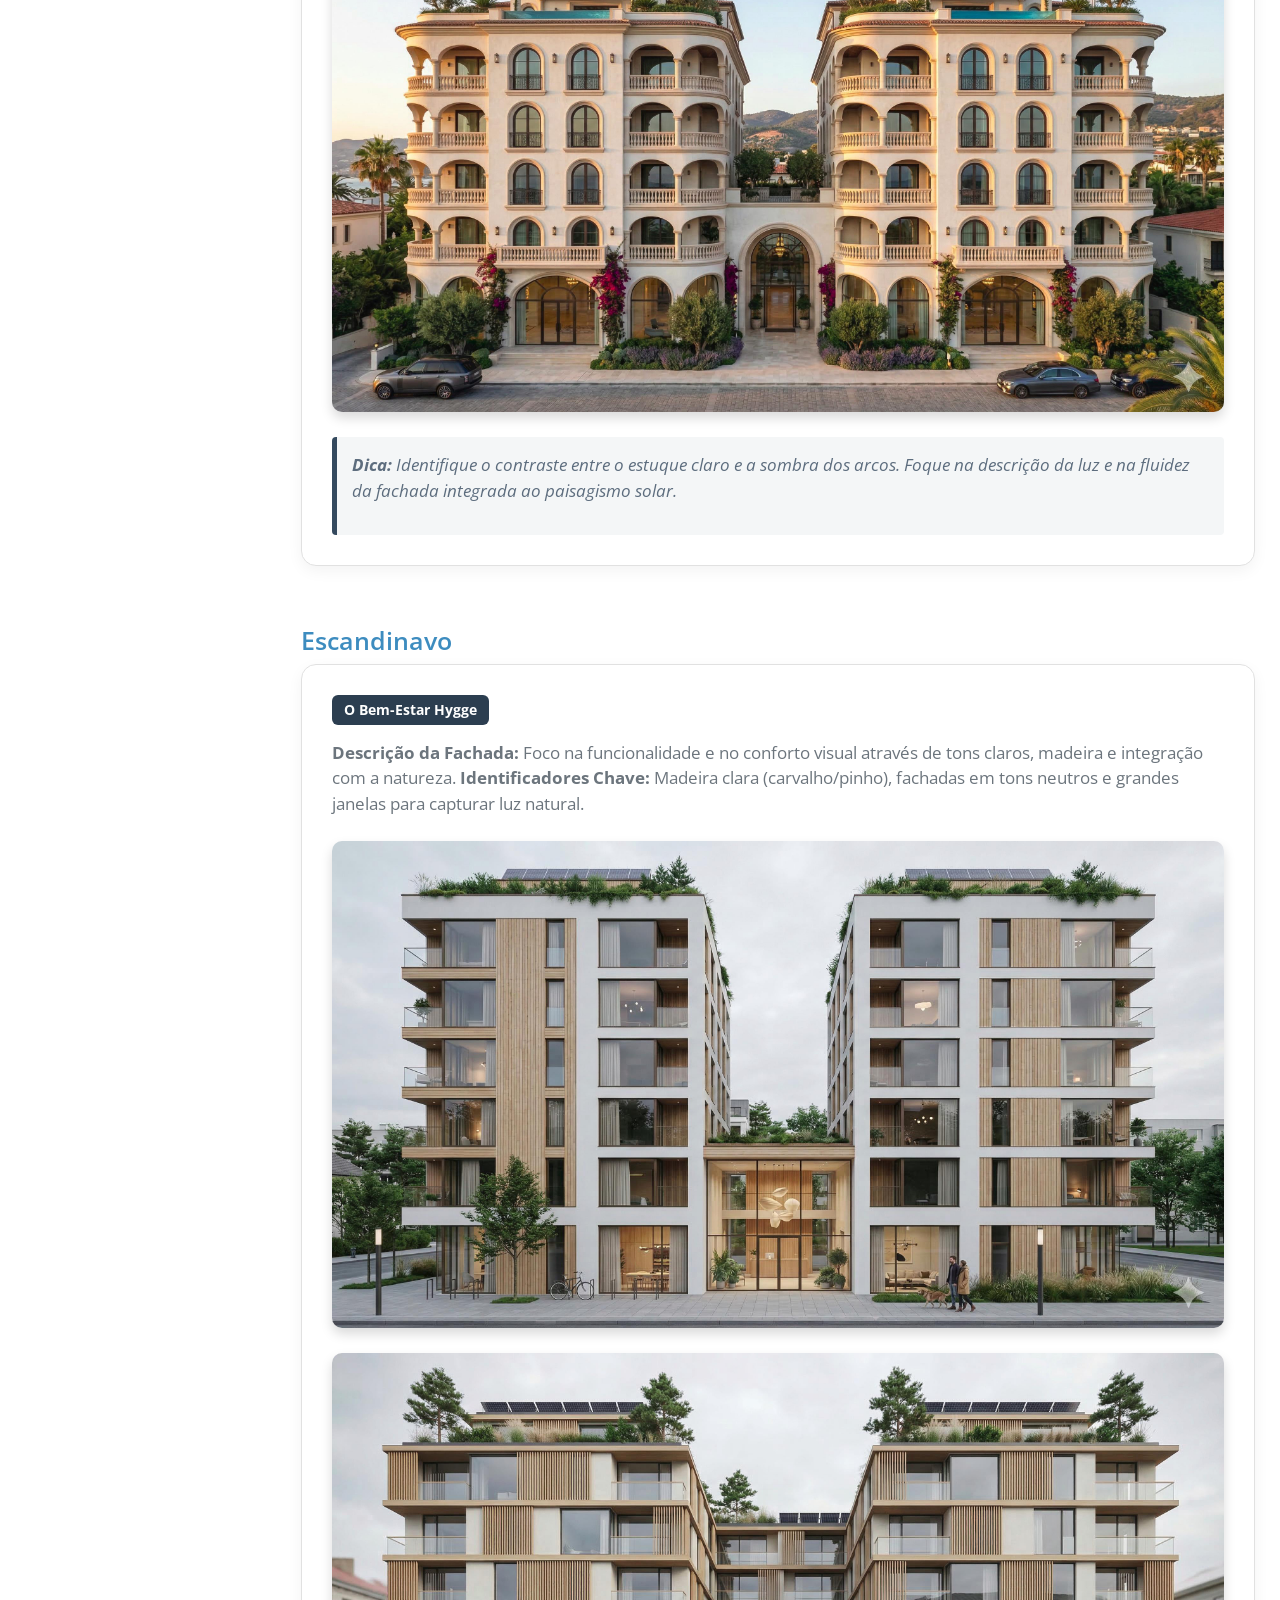
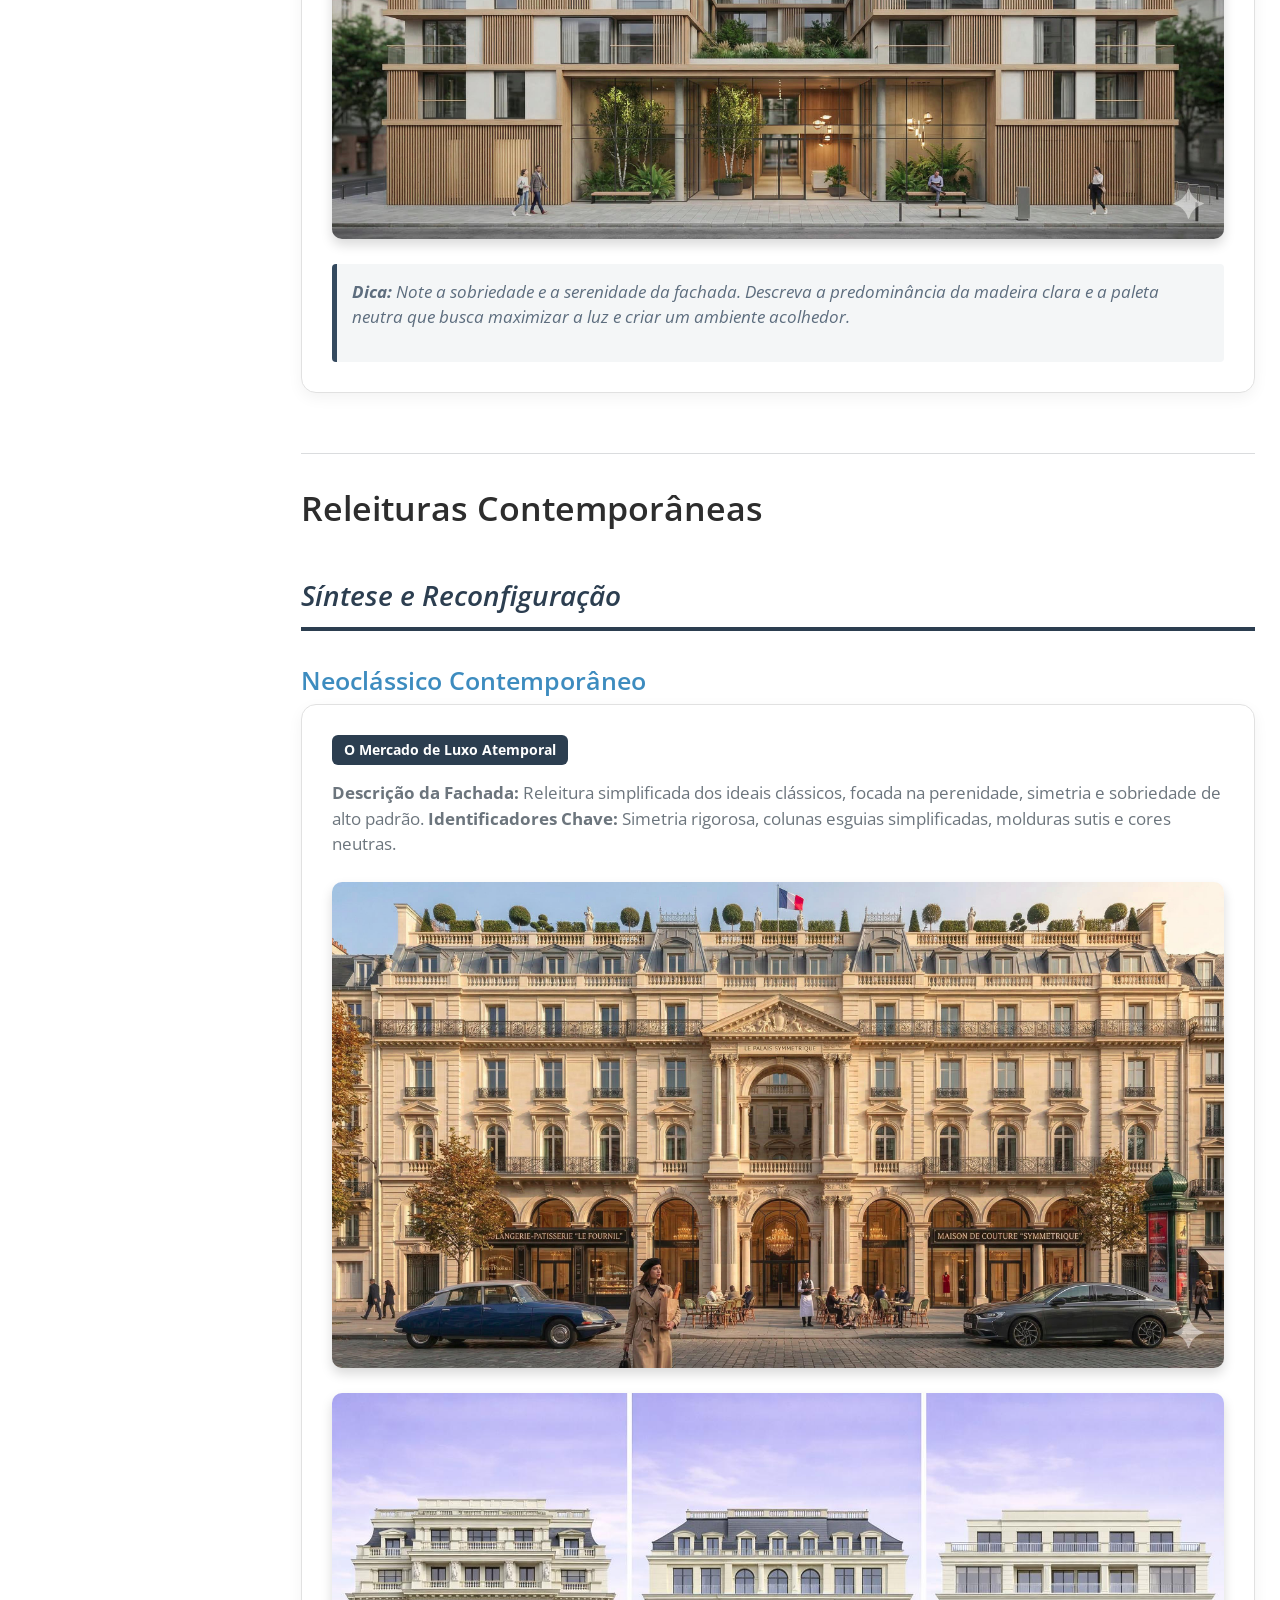
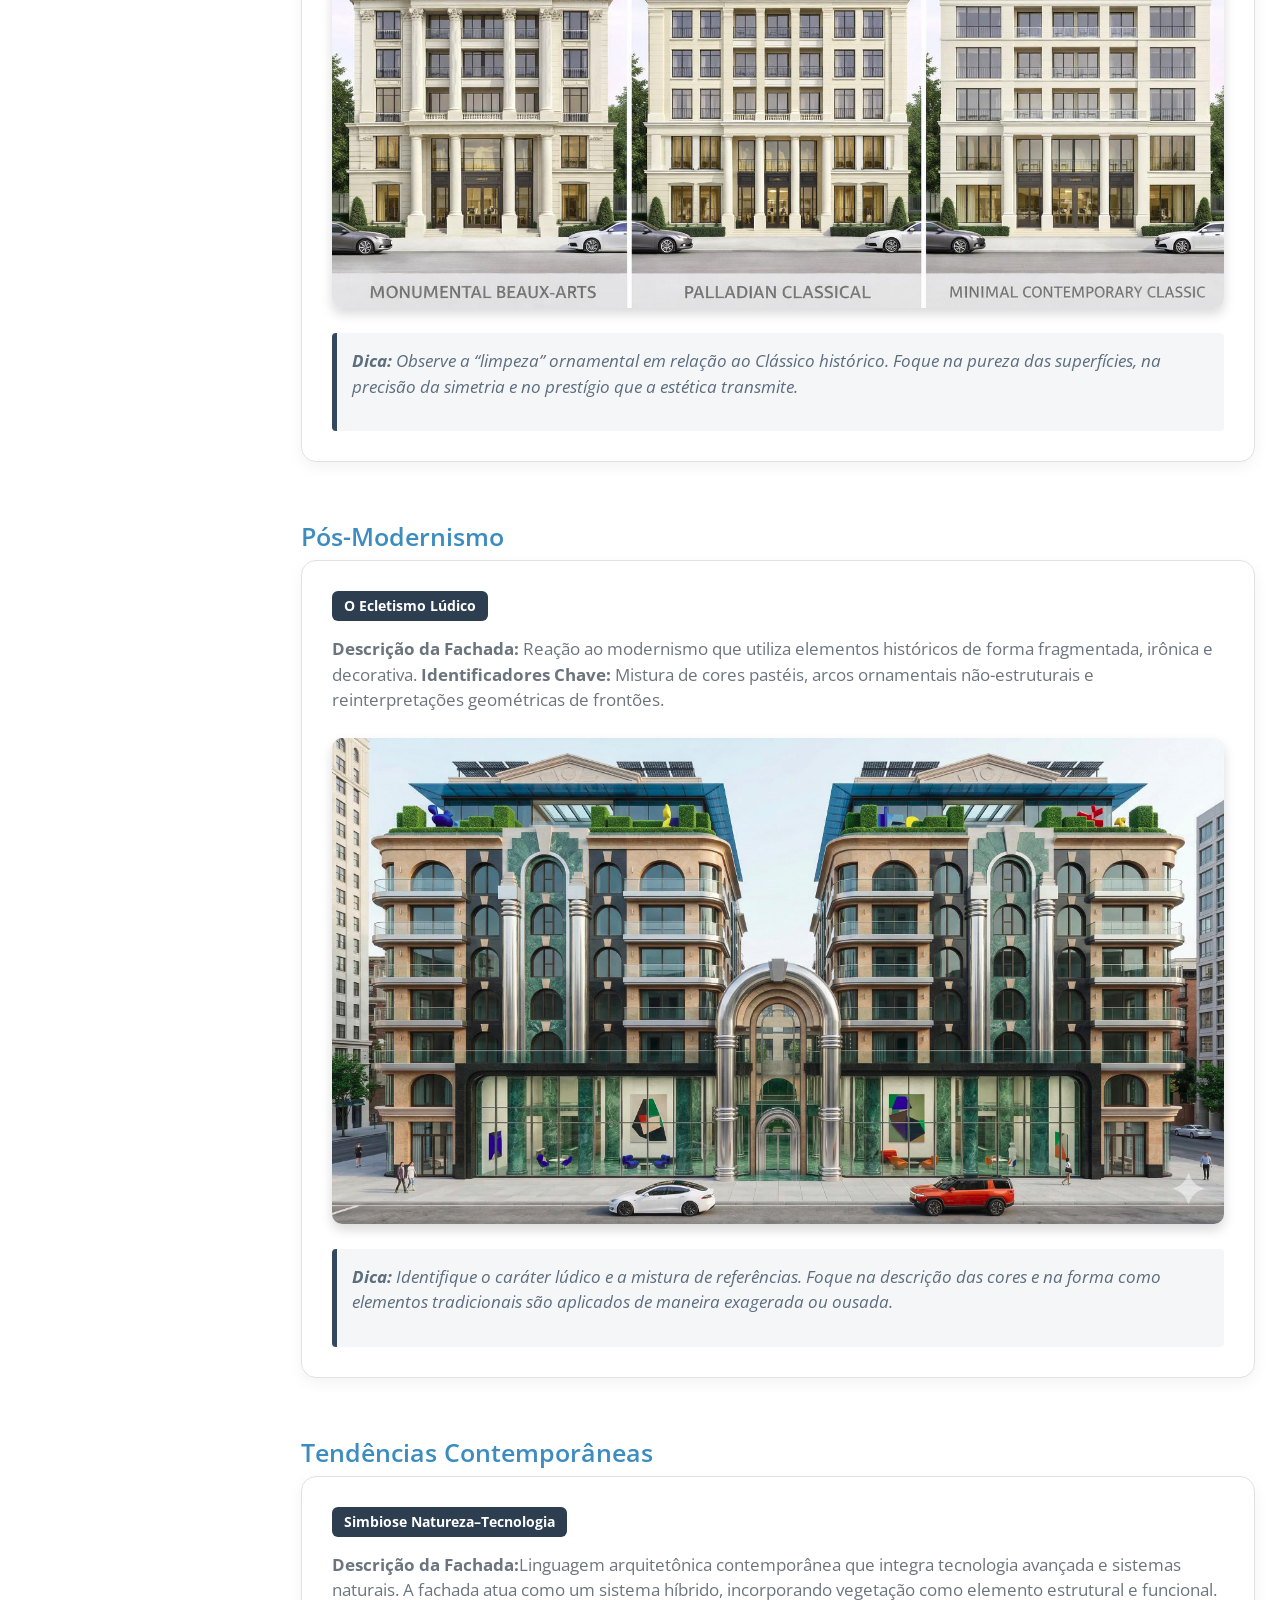
==== commit 50cbecd5: "regular maintenance" ====
--- a/fachadas.html
+++ b/fachadas.html
@@ -376,7 +376,10 @@
 <div class="style-section">
 <p><span class="category-tag">O Mercado de Luxo Atemporal</span> <strong>Descrição da Fachada:</strong> Releitura simplificada dos ideais clássicos, focada na perenidade, simetria e sobriedade de alto padrão. <strong>Identificadores Chave:</strong> Simetria rigorosa, colunas esguias simplificadas, molduras sutis e cores neutras.</p>
 <div class="image-container">
-<p><a href="fachadas/neoclassico.jpg" class="lightbox" data-gallery="quarto-lightbox-gallery-16"><img src="fachadas/neoclassico.jpg" class="img-fluid"></a></p>
+<p><a href="fachadas/neoclassico1.jpg" class="lightbox" data-gallery="quarto-lightbox-gallery-16"><img src="fachadas/neoclassico1.jpg" class="img-fluid"></a></p>
+</div>
+<div class="image-container">
+<p><a href="fachadas/neoclassico2.jpg" class="lightbox" data-gallery="quarto-lightbox-gallery-17"><img src="fachadas/neoclassico2.jpg" class="img-fluid"></a></p>
 </div>
 <div class="broker-tip">
 <p><strong>Dica:</strong> Observe a “limpeza” ornamental em relação ao Clássico histórico. Foque na pureza das superfícies, na precisão da simetria e no prestígio que a estética transmite.</p>
@@ -388,7 +391,7 @@
 <div class="style-section">
 <p><span class="category-tag">O Ecletismo Lúdico</span> <strong>Descrição da Fachada:</strong> Reação ao modernismo que utiliza elementos históricos de forma fragmentada, irônica e decorativa. <strong>Identificadores Chave:</strong> Mistura de cores pastéis, arcos ornamentais não-estruturais e reinterpretações geométricas de frontões.</p>
 <div class="image-container">
-<p><a href="fachadas/pos_modernismo.jpg" class="lightbox" data-gallery="quarto-lightbox-gallery-17"><img src="fachadas/pos_modernismo.jpg" class="img-fluid"></a></p>
+<p><a href="fachadas/pos_modernismo.jpg" class="lightbox" data-gallery="quarto-lightbox-gallery-18"><img src="fachadas/pos_modernismo.jpg" class="img-fluid"></a></p>
 </div>
 <div class="broker-tip">
 <p><strong>Dica:</strong> Identifique o caráter lúdico e a mistura de referências. Foque na descrição das cores e na forma como elementos tradicionais são aplicados de maneira exagerada ou ousada.</p>
@@ -401,15 +404,15 @@
 <p><span class="category-tag">Simbiose Natureza–Tecnologia</span> <strong>Descrição da Fachada:</strong>Linguagem arquitetônica contemporânea que integra tecnologia avançada e sistemas naturais. A fachada atua como um sistema híbrido, incorporando vegetação como elemento estrutural e funcional. <strong>Identificadores Chave:</strong> Jardins verticais integrados, geometrias fluidas, materiais eco-eficientes e estratégias passivas de desempenho ambiental.</p>
 <p><span class="category-tag">Contemporâneo Biofílico</span></p>
 <div class="image-container">
-<p><a href="fachadas/contemporaneo_biofilico.jpg" class="lightbox" data-gallery="quarto-lightbox-gallery-18"><img src="fachadas/contemporaneo_biofilico.jpg" class="img-fluid"></a></p>
+<p><a href="fachadas/contemporaneo_biofilico.jpg" class="lightbox" data-gallery="quarto-lightbox-gallery-19"><img src="fachadas/contemporaneo_biofilico.jpg" class="img-fluid"></a></p>
 </div>
 <p><span class="category-tag">Contemporâneo High-Tech</span></p>
 <div class="image-container">
-<p><a href="fachadas/contemporaneo_hightech.jpg" class="lightbox" data-gallery="quarto-lightbox-gallery-19"><img src="fachadas/contemporaneo_hightech.jpg" class="img-fluid"></a></p>
+<p><a href="fachadas/contemporaneo_hightech.jpg" class="lightbox" data-gallery="quarto-lightbox-gallery-20"><img src="fachadas/contemporaneo_hightech.jpg" class="img-fluid"></a></p>
 </div>
 <p><span class="category-tag">Contemporâneo Desconstrutivista</span></p>
 <div class="image-container">
-<p><a href="fachadas/contemporaneo_desconstrutivista.jpg" class="lightbox" data-gallery="quarto-lightbox-gallery-20"><img src="fachadas/contemporaneo_desconstrutivista.jpg" class="img-fluid"></a></p>
+<p><a href="fachadas/contemporaneo_desconstrutivista.jpg" class="lightbox" data-gallery="quarto-lightbox-gallery-21"><img src="fachadas/contemporaneo_desconstrutivista.jpg" class="img-fluid"></a></p>
 </div>
 <div class="broker-tip">
 <p><strong>Dica:</strong> Note a integração entre o construído e o biológico. Ao descrever, enfatize a presença da vegetação como elemento estrutural e a tecnologia aplicada ao bem-estar.</p>
